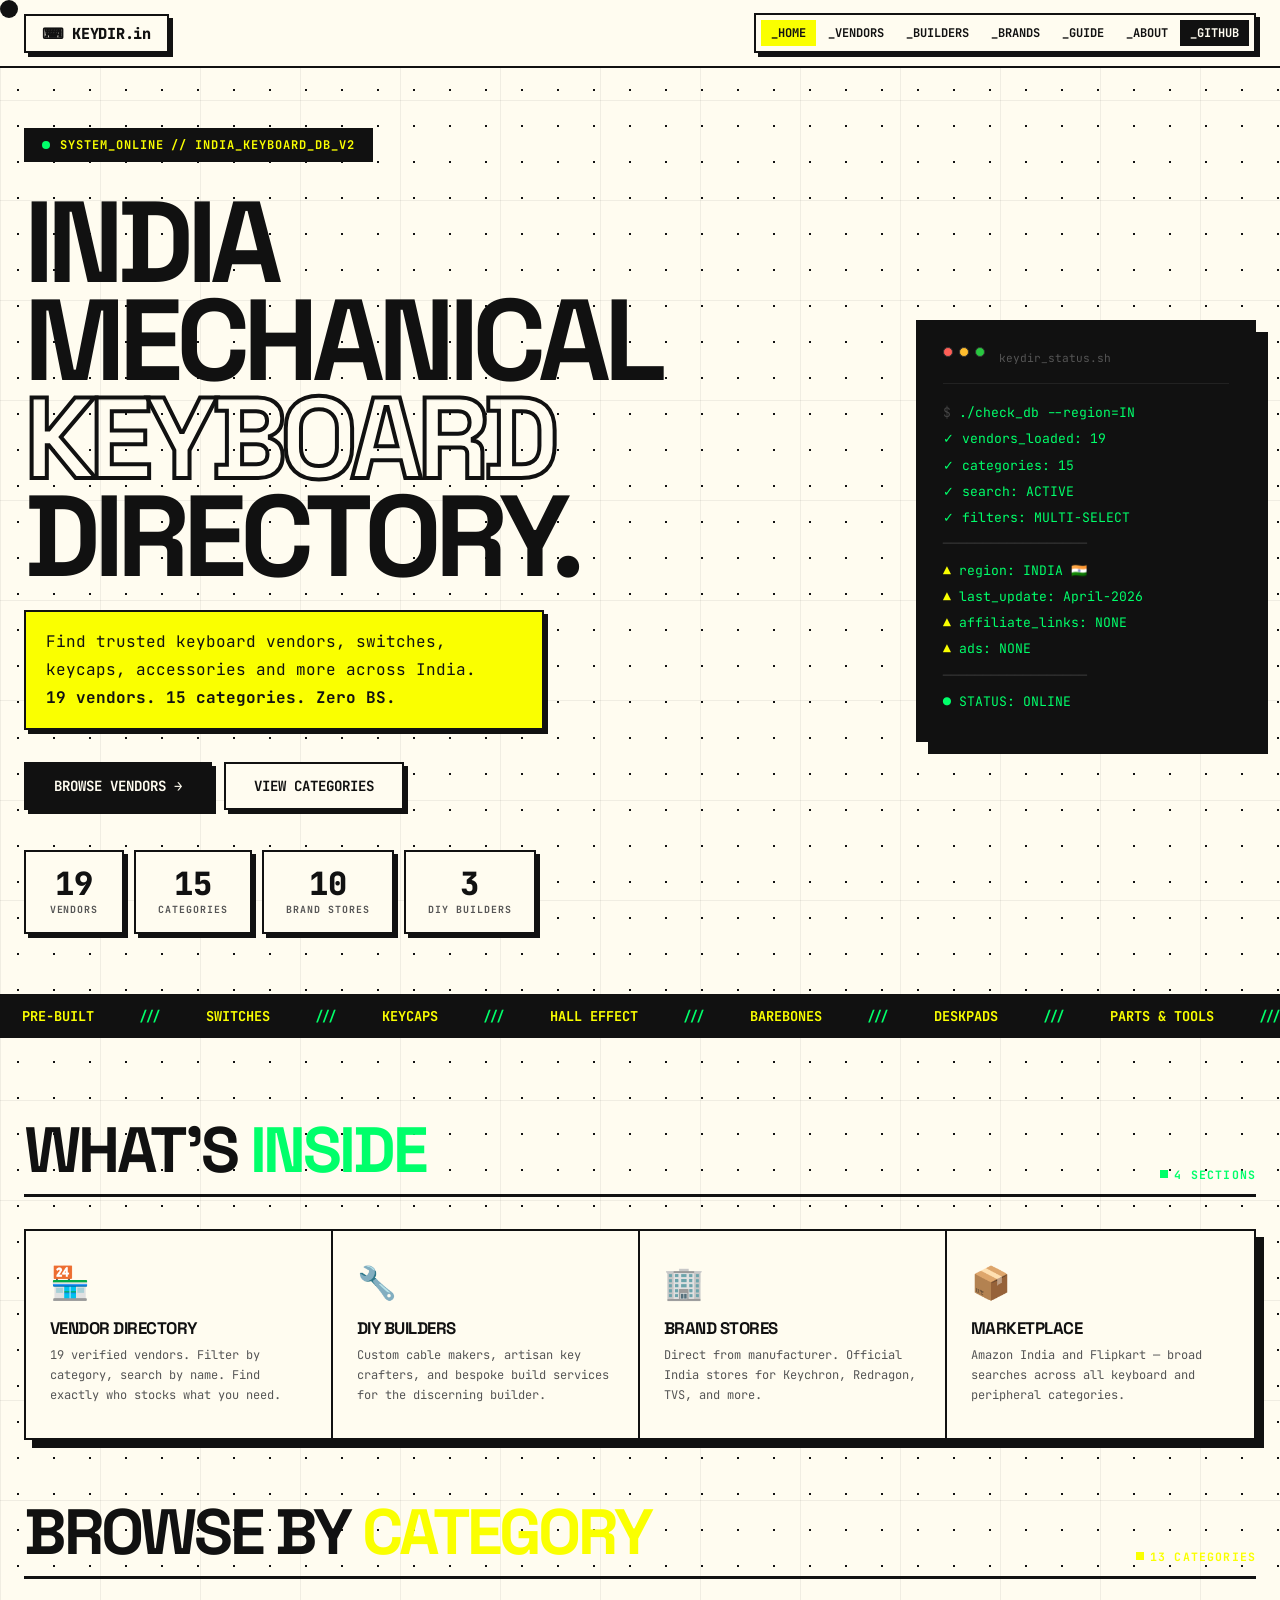
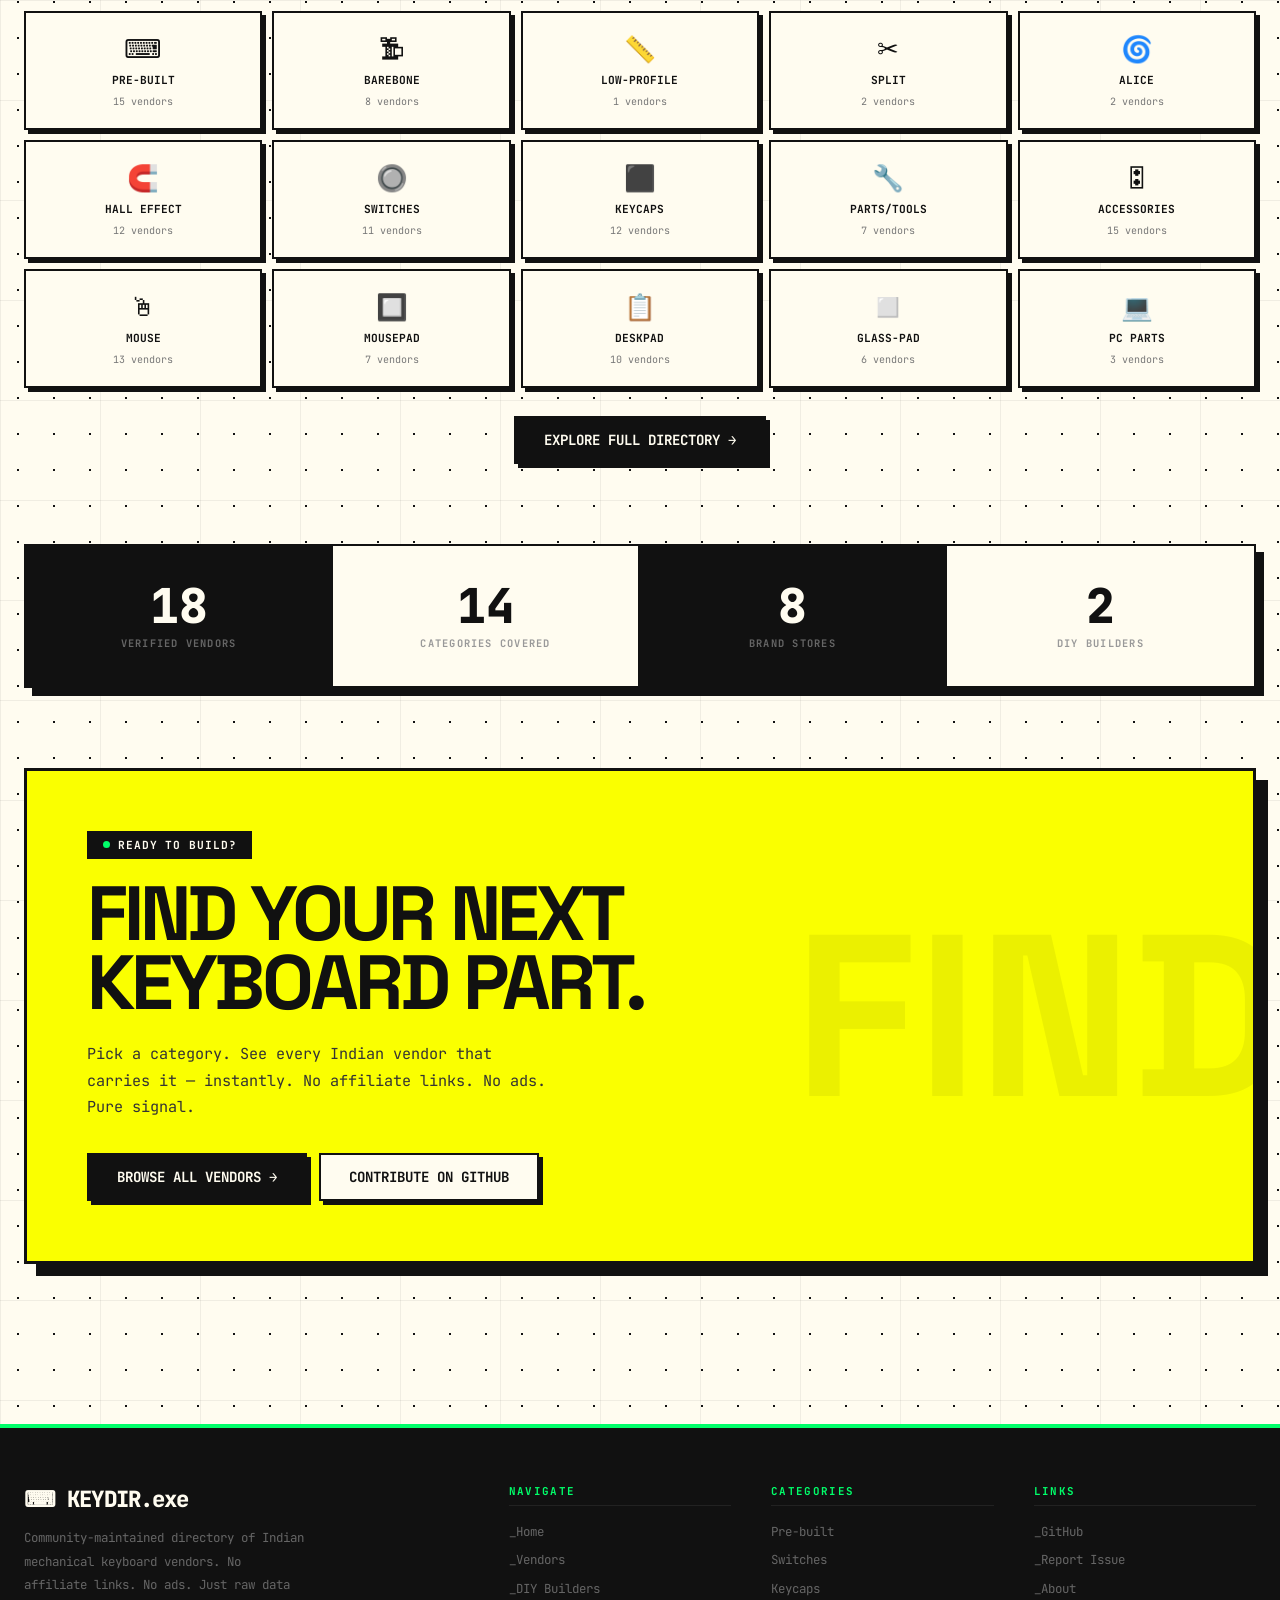
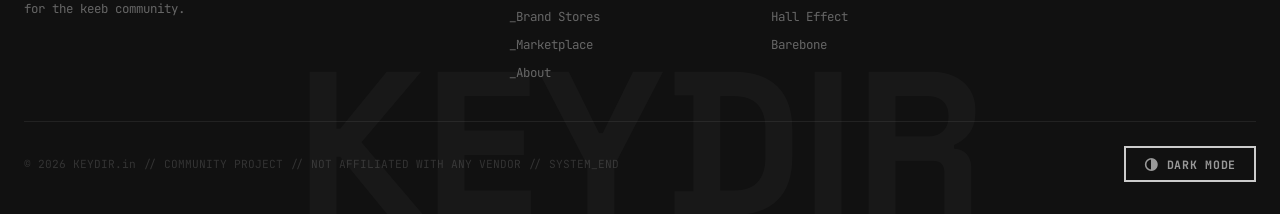
==== index.html @ dff0c6da "LINK FIXED" ====
<!DOCTYPE html>
<html lang="en">
<head>

<meta charset="UTF-8">
<meta name="viewport" content="width=device-width, initial-scale=1.0">

<title>KEYDIR.in — India Mechanical Keyboard Directory</title>

<!-- Primary SEO -->
<meta name="description" content="India’s mechanical keyboard directory. Discover vendors, custom builders, switches, keycaps, accessories, and group buys across India — fast, raw, and community-powered.">
<link rel="canonical" href="https://keydir.in/">

<!-- Favicon (Google Search logo) -->
<link rel="icon" href="/favicon.ico" sizes="any">
<link rel="icon" type="image/png" href="/favicon.png">
<link rel="icon" type="image/png" href="favicon.png">

<!-- Theme color (mobile browser branding) -->
<meta name="theme-color" content="#000000">

<!-- Open Graph (Discord / WhatsApp / Twitter preview) -->
<meta property="og:title" content="KEYDIR.in — India Mechanical Keyboard Directory">
<meta property="og:description" content="Find keyboard vendors, builders, switches, keycaps, accessories, and group buys across India. Fast. Raw. Community-powered.">
<meta property="og:url" content="https://keydir.in/">
<meta property="og:type" content="website">
<meta property="og:image" content="https://keydir.in/favicon.png">

<!-- Twitter preview -->
<meta name="twitter:card" content="summary_large_image">
<meta name="twitter:title" content="KEYDIR.in — India Mechanical Keyboard Directory">
<meta name="twitter:description" content="India’s mechanical keyboard directory for vendors, builders, switches, keycaps, and accessories.">
<meta name="twitter:image" content="https://keydir.in/favicon.png">

<!-- Google logo schema (helps search result branding) -->
<script type="application/ld+json">
{
 "@context": "https://schema.org",
 "@type": "Organization",
 "name": "KEYDIR.in",
 "url": "https://keydir.in",
 "logo": "https://keydir.in/favicon.png"
}
</script>

<link rel="stylesheet" href="style.css">
<script src="theme.js"></script>
<style>
/* ── Home-specific ── */
.hero-wrap{
  min-height:100vh;display:flex;flex-direction:column;
  justify-content:center;padding:var(--nav-h) 24px 0;
  max-width:1380px;margin:0 auto;
}
.hero-grid{display:grid;grid-template-columns:1fr 340px;align-items:center;gap:60px;padding:60px 0}
.hero-eyebrow{
  display:inline-flex;align-items:center;gap:10px;
  background:var(--border);color:var(--yellow);
  font-family:var(--f-m);font-size:.75rem;font-weight:700;
  padding:7px 16px;border:2px solid var(--border);margin-bottom:2rem;
  letter-spacing:.08em;text-transform:uppercase;
  animation:fade-up .6s ease both;
}
.hero-eyebrow .dot{width:8px;height:8px;background:var(--green);border-radius:50%;flex-shrink:0;animation:blink 1s step-end infinite}
@keyframes fade-up{from{opacity:0;transform:translateY(20px)}to{opacity:1;transform:none}}
.hero-title{
  font-family:var(--f-d);
  font-size:clamp(3.5rem,9vw,7.5rem);
  font-weight:800;line-height:.85;letter-spacing:-.06em;
  text-transform:uppercase;margin-bottom:1.5rem;
  animation:fade-up .65s .08s ease both;
}
.hero-title .outline{-webkit-text-stroke:4px var(--text);color:transparent}
.hero-sub{
  font-family:var(--f-m);font-size:1rem;line-height:1.75;
  background:var(--yellow);border:2px solid var(--border);
  padding:16px 20px;box-shadow:var(--sh);
  transform:rotate(.5deg);max-width:520px;
  margin-bottom:2rem;
  animation:fade-up .65s .16s ease both;
}
.hero-actions{display:flex;flex-wrap:wrap;gap:12px;margin-bottom:2.5rem;animation:fade-up .65s .22s ease both}
.hero-stats{display:flex;gap:10px;flex-wrap:wrap;animation:fade-up .65s .28s ease both}
/* Terminal card */
.terminal{
  background:var(--border);border:3px solid var(--border);
  box-shadow:var(--sh-xl);padding:24px;
  font-family:var(--f-m);font-size:.82rem;line-height:2;color:var(--green);
}
.terminal .t-bar{
  display:flex;gap:6px;margin-bottom:16px;padding-bottom:14px;
  border-bottom:1px solid #222;
}
.terminal .t-dot{width:10px;height:10px;border-radius:50%;border:1px solid #333}
.terminal .t-dot:nth-child(1){background:#FF5F57}
.terminal .t-dot:nth-child(2){background:#FFBD2E}
.terminal .t-dot:nth-child(3){background:#28C840}
.terminal .t-line{display:flex;gap:8px}
.terminal .t-prompt{color:#444}
.terminal .t-ok{color:var(--green)}
.terminal .t-dim{color:#333}
.terminal .t-warn{color:var(--yellow)}
/* Feature grid */
.feat-grid{
  display:grid;grid-template-columns:repeat(4,1fr);gap:0;
  border:2px solid var(--border);box-shadow:var(--sh-lg);
  background:var(--surface);
}
.feat-item{
  padding:32px 24px;border-right:2px solid var(--border);
  border-bottom:2px solid var(--border);
  transition:all .12s;cursor:pointer;text-decoration:none;color:inherit;
  display:block;
}
.feat-item:nth-child(4n){border-right:none}
.feat-item:nth-last-child(-n+4){border-bottom:none}
.feat-item:hover{transform:translate(3px,3px);box-shadow:-3px -3px 0 #111 inset}
.feat-icon{font-size:2rem;margin-bottom:14px;display:block}
.feat-name{font-family:var(--f-d);font-size:1.05rem;font-weight:800;text-transform:uppercase;letter-spacing:-.03em;margin-bottom:6px}
.feat-desc{font-family:var(--f-m);font-size:.75rem;color:var(--text-muted);line-height:1.7}
.feat-item:hover .feat-name{text-decoration:underline;text-underline-offset:4px}
/* Category preview */
.cat-preview-grid{display:grid;grid-template-columns:repeat(5,1fr);gap:10px}
.cat-prev-btn{
  background:var(--surface);border:2px solid var(--border);
  padding:20px 12px;box-shadow:var(--sh);
  display:flex;flex-direction:column;align-items:center;gap:8px;
  text-align:center;text-decoration:none;color:var(--border);
  transition:all .12s;
}
.cat-prev-btn:hover{transform:translate(2px,2px);box-shadow:2px 2px 0 #111}
.cat-prev-btn.yellow:hover{background:var(--yellow)}
.cat-prev-btn.green:hover{background:var(--green)}
.cat-prev-btn.blue:hover{background:var(--blue);color:#fff}
.cat-prev-btn.pink:hover{background:var(--pink);color:#fff}
.cat-prev-btn.orange:hover{background:var(--orange);color:#fff}
.cat-prev-btn.cyan:hover{background:var(--cyan)}
.cat-prev-btn.red:hover{background:var(--red);color:#fff}
.cat-prev-btn.purple:hover{background:var(--purple);color:#fff}
.cat-prev-btn.black:hover{background:var(--border);color:#fff}
.cat-prev-btn.teal:hover{background:var(--teal);color:#fff}
.cpb-icon{font-size:1.6rem}
.cpb-lbl{font-family:var(--f-m);font-size:.7rem;font-weight:700;text-transform:uppercase}
.cpb-count{font-family:var(--f-m);font-size:.63rem;color:#777}
/* Stats section */
.stats-row{display:grid;grid-template-columns:repeat(4,1fr);gap:0;border:2px solid var(--border);box-shadow:var(--sh-lg)}
.stat-item{
  padding:36px 24px;border-right:2px solid var(--border);
  background:var(--surface);text-align:center;color:var(--text);
}
.stat-item:last-child{border-right:none}
.stat-item:nth-child(odd){background:var(--dark-card-bg);color:var(--dark-card-text)}
.stat-item:nth-child(odd) .stat-lbl{color:var(--dark-card-muted)}
.stat-big{font-family:var(--f-m);font-size:3rem;font-weight:800;line-height:1;display:block}
.stat-lbl{font-family:var(--f-m);font-size:.65rem;font-weight:700;letter-spacing:.12em;text-transform:uppercase;color:var(--text-dim);margin-top:6px;display:block}
/* CTA section */
.cta-wrap{
  background:var(--cta-bg);border:3px solid var(--border);color:var(--cta-text);
  box-shadow:var(--sh-xl);padding:60px;position:relative;overflow:hidden;
}
.cta-wrap::before{
  content:'FIND';position:absolute;right:-2rem;top:50%;transform:translateY(-50%);
  font-family:var(--f-d);font-size:18vw;font-weight:800;
  color:rgba(0,0,0,.06);line-height:1;pointer-events:none;
}
@media(max-width:1100px){.feat-grid{grid-template-columns:repeat(2,1fr)}.feat-item:nth-child(2n){border-right:none}}
@media(max-width:860px){.hero-grid{grid-template-columns:1fr;gap:32px}.terminal{display:none}.stats-row{grid-template-columns:repeat(2,1fr)}.stat-item:nth-child(2){border-right:none}}
@media(max-width:600px){.cat-preview-grid{grid-template-columns:repeat(2,1fr)}.feat-grid{grid-template-columns:1fr}.feat-item:nth-child(n){border-right:none}.hero-wrap{padding-left:16px;padding-right:16px}.hero-stats{gap:8px}.stat-box{min-width:80px;padding:12px 14px}.cta-wrap{padding:32px 20px}}
</style>
</head>
<body>
<div id="cursor"></div>
<div id="prog"></div>

<nav class="navbar">
  <a href="index.html" class="nav-logo">⌨ KEYDIR.in</a>
  <div class="nav-links">
    <a href="index.html">_Home</a>
    <a href="vendors.html">_Vendors</a>
    <a href="builders.html">_Builders</a>
    <a href="brands.html">_Brands</a>
    <a href="guide.html">_Guide</a>
    <a href="about.html">_About</a>
    <a href="https://github.com/SHADOW269/Keydir.in" target="_blank" style="background:var(--text);color:var(--bg)">_GitHub</a>
  </div>
  <button class="nav-ham" id="ham"><span></span><span></span><span></span></button>
</nav>
<div id="mob-nav">
  <button id="mob-close">[ X ]</button>
  <a href="index.html">_Home</a>
  <a href="vendors.html">_Vendors</a>
  <a href="builders.html">_Builders</a>
  <a href="brands.html">_Brands</a>
  <a href="about.html">_About</a>
</div>

<!-- HERO -->
<div class="hero-wrap">
  <div class="hero-grid">
    <div class="hero-left">
      <div class="hero-eyebrow"><span class="dot"></span> SYSTEM_ONLINE // INDIA_KEYBOARD_DB_v2</div>
      <h1 class="hero-title">
        INDIA<br/>
        MECHANICAL<br/>
        <span class="outline">KEYBOARD</span><br/>
        DIRECTORY.
      </h1>
      <p class="hero-sub">
        Find trusted keyboard vendors, switches, keycaps, accessories and more across India.<br/>
        <b><span data-stat="vendors">19</span> vendors. 15 categories. Zero BS.</b>
      </p>
      <div class="hero-actions">
        <a href="vendors.html" class="btn-primary">Browse Vendors →</a>
        <a href="vendors.html#cats" class="btn-secondary">View Categories</a>
      </div>
      <div class="hero-stats">
        <div class="stat-box"><span class="stat-num" data-count="19">0</span><span class="stat-label">Vendors</span></div>
        <div class="stat-box"><span class="stat-num" data-count="15">0</span><span class="stat-label">Categories</span></div>
        <div class="stat-box"><span class="stat-num" data-count="10">0</span><span class="stat-label">Brand Stores</span></div>
        <div class="stat-box"><span class="stat-num" data-count="3">0</span><span class="stat-label">DIY Builders</span></div>
      </div>
    </div>
    <div class="hero-right">
      <div class="terminal">
        <div class="t-bar">
          <div class="t-dot"></div><div class="t-dot"></div><div class="t-dot"></div>
          <span style="font-size:.7rem;color:var(--text-muted);margin-left:8px">keydir_status.sh</span>
        </div>
        <div class="t-line"><span class="t-prompt">$</span><span>./check_db --region=IN</span></div>
        <div class="t-line"><span class="t-ok">✓</span><span>vendors_loaded: <span data-stat="vendors">19</span></span></div>
        <div class="t-line"><span class="t-ok">✓</span><span>categories: 15</span></div>
        <div class="t-line"><span class="t-ok">✓</span><span>search: ACTIVE</span></div>
        <div class="t-line"><span class="t-ok">✓</span><span>filters: MULTI-SELECT</span></div>
        <div class="t-dim">──────────────────</div>
        <div class="t-line"><span class="t-warn">▲</span><span>region: INDIA 🇮🇳</span></div>
        <div class="t-line"><span class="t-warn">▲</span><span>last_update: April-2026</span></div>
        <div class="t-line"><span class="t-warn">▲</span><span>affiliate_links: NONE</span></div>
        <div class="t-line"><span class="t-warn">▲</span><span>ads: NONE</span></div>
        <div class="t-dim">──────────────────</div>
        <div class="t-line"><span class="t-ok">●</span><span>STATUS: ONLINE</span></div>
      </div>
    </div>
  </div>
</div>

<!-- MARQUEE -->
<div class="marquee-strip">
  <div class="marquee-track">
    <span>PRE-BUILT</span><span class="sep">///</span><span>SWITCHES</span><span class="sep">///</span><span>KEYCAPS</span><span class="sep">///</span><span>HALL EFFECT</span><span class="sep">///</span><span>BAREBONES</span><span class="sep">///</span><span>DESKPADS</span><span class="sep">///</span><span>PARTS &amp; TOOLS</span><span class="sep">///</span><span>MOUSE</span><span class="sep">///</span><span>ACCESSORIES</span><span class="sep">///</span><span>PC PARTS</span><span class="sep">///</span>
    <span>PRE-BUILT</span><span class="sep">///</span><span>SWITCHES</span><span class="sep">///</span><span>KEYCAPS</span><span class="sep">///</span><span>HALL EFFECT</span><span class="sep">///</span><span>BAREBONES</span><span class="sep">///</span><span>DESKPADS</span><span class="sep">///</span><span>PARTS &amp; TOOLS</span><span class="sep">///</span><span>MOUSE</span><span class="sep">///</span><span>ACCESSORIES</span><span class="sep">///</span><span>PC PARTS</span><span class="sep">///</span>
  </div>
</div>

<!-- WHAT'S INSIDE -->
<div class="page-body">
  <section style="padding:80px 0 60px">
    <div class="sec-head reveal">
      <h2>WHAT'S <em style="color:var(--green)">INSIDE</em></h2>
      <div class="sec-tag" style="color:var(--green)">4 SECTIONS</div>
    </div>
    <div class="feat-grid reveal" style="transition-delay:.08s">
      <a href="vendors.html" class="feat-item" style="background:var(--surface)">
        <span class="feat-icon">🏪</span>
        <div class="feat-name">Vendor Directory</div>
        <div class="feat-desc"><span data-stat="vendors">19</span> verified vendors. Filter by category, search by name. Find exactly who stocks what you need.</div>
      </a>
      <a href="builders.html" class="feat-item" style="background:var(--surface)">
        <span class="feat-icon">🔧</span>
        <div class="feat-name">DIY Builders</div>
        <div class="feat-desc">Custom cable makers, artisan key crafters, and bespoke build services for the discerning builder.</div>
      </a>
      <a href="brands.html" class="feat-item" style="background:var(--surface)">
        <span class="feat-icon">🏢</span>
        <div class="feat-name">Brand Stores</div>
        <div class="feat-desc">Direct from manufacturer. Official India stores for Keychron, Redragon, TVS, and more.</div>
      </a>
      <a href="marketplace.html" class="feat-item" style="background:var(--surface)">
        <span class="feat-icon">📦</span>
        <div class="feat-name">Marketplace</div>
        <div class="feat-desc">Amazon India and Flipkart — broad searches across all keyboard and peripheral categories.</div>
      </a>
    </div>
  </section>

  <!-- CATEGORY PREVIEW -->
  <section style="padding:0 0 80px">
    <div class="sec-head reveal">
      <h2>BROWSE BY <em style="color:var(--yellow)">CATEGORY</em></h2>
      <div class="sec-tag" style="color:var(--yellow)">13 CATEGORIES</div>
    </div>
    <div class="cat-preview-grid reveal" style="transition-delay:.08s" id="catPreview"></div>
    <div style="margin-top:20px;text-align:center">
      <a href="vendors.html" class="btn-primary" style="margin-top:8px">Explore Full Directory →</a>
    </div>
  </section>

  <!-- STATS STRIP -->
  <section style="padding:0 0 80px">
    <div class="stats-row reveal">
      <div class="stat-item">
        <span class="stat-big" data-count="19">0</span>
        <span class="stat-lbl">Verified Vendors</span>
      </div>
      <div class="stat-item">
        <span class="stat-big" data-count="15">0</span>
        <span class="stat-lbl">Categories Covered</span>
      </div>
      <div class="stat-item">
        <span class="stat-big" data-count="9">0</span>
        <span class="stat-lbl">Brand Stores</span>
      </div>
      <div class="stat-item">
        <span class="stat-big" data-count="3">0</span>
        <span class="stat-lbl">DIY Builders</span>
      </div>
    </div>
  </section>

  <!-- CTA -->
  <section style="padding:0 0 80px">
    <div class="cta-wrap reveal">
      <div class="section-tag-label"><span class="dot"></span> READY TO BUILD?</div>
      <h2 style="font-family:var(--f-d);font-size:clamp(2.5rem,6vw,5rem);font-weight:800;text-transform:uppercase;letter-spacing:-.05em;line-height:.9;margin-bottom:1.5rem">
        Find Your Next<br/>Keyboard Part.
      </h2>
      <p style="font-family:var(--f-m);font-size:.95rem;max-width:460px;margin-bottom:2rem;line-height:1.75;color:var(--cta-text-muted)">
        Pick a category. See every Indian vendor that carries it — instantly. No affiliate links. No ads. Pure signal.
      </p>
      <div style="display:flex;gap:12px;flex-wrap:wrap">
        <a href="vendors.html" class="btn-primary">Browse All Vendors →</a>
        <a href="https://github.com/SHADOW269/Keydir.in" target="_blank" class="btn-secondary">Contribute on GitHub</a>
      </div>
    </div>
  </section>
</div>

<!-- FOOTER -->
<footer>
  <div class="footer-inner">
    <div>
      <div class="f-logo">⌨ KEYDIR.exe</div>
      <div class="f-desc">Community-maintained directory of Indian mechanical keyboard vendors. No affiliate links. No ads. Just raw data for the keeb community.</div>
    </div>
    <div class="f-col">
      <h4>Navigate</h4>
      <ul>
        <li><a href="index.html">_Home</a></li>
        <li><a href="vendors.html">_Vendors</a></li>
        <li><a href="builders.html">_DIY Builders</a></li>
        <li><a href="brands.html">_Brand Stores</a></li>
        <li><a href="marketplace.html">_Marketplace</a></li>
        <li><a href="about.html">_About</a></li>
      </ul>
    </div>
    <div class="f-col">
      <h4>Categories</h4>
      <ul>
        <li><a href="vendors.html">Pre-built</a></li>
        <li><a href="vendors.html">Switches</a></li>
        <li><a href="vendors.html">Keycaps</a></li>
        <li><a href="vendors.html">Hall Effect</a></li>
        <li><a href="vendors.html">Barebone</a></li>
      </ul>
    </div>
    <div class="f-col">
      <h4>Links</h4>
      <ul>
        <li><a href="https://github.com/SHADOW269/Keydir.in" target="_blank">_GitHub</a></li>
        <li><a href="https://github.com/SHADOW269/Keydir.in/issues" target="_blank">_Report Issue</a></li>
        <li><a href="about.html">_About</a></li>
      </ul>
    </div>
  </div>
  <div class="f-bottom">
    <div class="f-copy">© 2026 KEYDIR.in // COMMUNITY PROJECT // NOT AFFILIATED WITH ANY VENDOR // SYSTEM_END</div>
    <button class="theme-toggle" onclick="toggleTheme()">
      <span class="tt-icon">◑</span>
      <span class="tt-label">DARK MODE</span>
    </button>
  </div>
  <div class="f-watermark">KEYDIR</div>
</footer>

<script src="shared.js"></script>
<script>
document.addEventListener("DOMContentLoaded", () => {
  const grid = document.getElementById("catPreview");
  if (!grid) return;
  CAT_META.forEach(cat => {
    const n = VENDORS.filter(v => v.cats.includes(cat.id)).length;
    const a = document.createElement("a");
    a.href = "vendors.html";
    a.className = `cat-prev-btn ${cat.col}`;
    a.innerHTML = `<span class="cpb-icon">${cat.icon}</span><span class="cpb-lbl">${cat.label}</span><span class="cpb-count">${n} vendors</span>`;
    grid.appendChild(a);
  });
});
</script>
</body>
</html>
---- style.css ----
/* ════════════════════════════════════════
   KEYDIR — NeoBrutalist Design System v2
   ════════════════════════════════════════ */
@import url('https://fonts.googleapis.com/css2?family=JetBrains+Mono:wght@400;700;800&family=Space+Grotesk:wght@400;700;800&display=swap');

*,*::before,*::after{box-sizing:border-box;margin:0;padding:0}

/* ══════════════════════════════════════════
   LIGHT THEME (default)
══════════════════════════════════════════ */
:root {
  /* Brand palette — never changes */
  --yellow:#FAFF00;
  --green:#00FF6A;
  --blue:#3B82F6;
  --pink:#FF3FA4;
  --orange:#FF6B00;
  --red:#FF2A2A;
  --purple:#A855F7;
  --cyan:#00E5FF;
  --teal:#00B4A0;

  /* Font stacks */
  --f-d:'Space Grotesk',sans-serif;
  --f-m:'JetBrains Mono',monospace;
  --nav-h:68px;

  /* ── Light semantic tokens ── */
  --bg:#FFFCF0;
  --bg-alt:#F5F2E4;
  --surface:#FFFCF0;
  --surface-raised:#FFFFFF;
  --border:#111111;
  --border-subtle:#CCCCCC;
  --text:#111111;
  --text-inv:#FFFCF0;
  --text-muted:#555555;
  --text-dim:#999999;
  --shadow:#111111;
  --sh:4px 4px 0 var(--shadow);
  --sh-lg:8px 8px 0 var(--shadow);
  --sh-xl:12px 12px 0 var(--shadow);
  --dot-bg:#111111;
  --grid-line:rgba(0,0,0,.06);
  --marquee-bg:#111111;
  --marquee-text:#FAFF00;
  --dark-card-bg:#111111;
  --dark-card-text:#FFFCF0;
  --dark-card-muted:#666666;
  --dark-card-border:#222222;
  --cta-bg:#FAFF00;
  --cta-text:#111111;
  --cta-text-muted:#333333;
  --warn-bg:#fff0f0;
  --warn-border:#FF2A2A;
  --warn-text:#FF2A2A;
  --tip-bg:#FAFF00;
  --tip-text:#333333;
  --input-bg:#FFFCF0;
  --input-focus:#FAFF00;
  --skeleton-a:#f0f0f0;
  --skeleton-b:#e0e0e0;
}

/* ══════════════════════════════════════════
   DARK THEME
══════════════════════════════════════════ */
[data-theme="dark"] {
  --bg:#181818;
  --bg-alt:#202020;
  --surface:#222222;
  --surface-raised:#2A2A2A;
  --border:#484848;
  --border-subtle:#333333;
  --text:#F0EDD8;
  --text-inv:#181818;
  --text-muted:#A8A490;
  --text-dim:#666666;
  --shadow:#000000;
  --sh:4px 4px 0 var(--shadow);
  --sh-lg:8px 8px 0 var(--shadow);
  --sh-xl:12px 12px 0 var(--shadow);
  --dot-bg:#333333;
  --grid-line:rgba(255,255,255,.025);
  --marquee-bg:#0D0D0D;
  --marquee-text:#FAFF00;
  --dark-card-bg:#0D0D0D;
  --dark-card-text:#F0EDD8;
  --dark-card-muted:#555555;
  --dark-card-border:#2A2A2A;
  --cta-bg:#252500;
  --cta-text:#FAFF00;
  --cta-text-muted:#A8A490;
  --warn-bg:#2A0000;
  --warn-border:#FF2A2A;
  --warn-text:#FF6666;
  --tip-bg:#2A2800;
  --tip-text:#A8A490;
  --input-bg:#252525;
  --input-focus:#1E1B00;
  --skeleton-a:#2A2A2A;
  --skeleton-b:#333333;
}

/* ══════════════════════════════════════════
   BASE
══════════════════════════════════════════ */
html{scroll-behavior:smooth}

body{
  font-family:var(--f-d);
  background-color:var(--bg);
  background-image:
    radial-gradient(var(--dot-bg) 1.2px,transparent 1.2px),
    linear-gradient(to right,var(--grid-line) 1px,transparent 1px),
    linear-gradient(to bottom,var(--grid-line) 1px,transparent 1px);
  background-size:36px 36px,100px 100px,100px 100px;
  color:var(--text);
  min-height:100vh;
  overflow-x:hidden;
  transition:background-color .25s,color .25s;
}
@media(pointer:fine){
  *, *::before, *::after { cursor: none !important; }
}


/* ── Custom cursor ── */
#cursor{
  pointer-events:none;position:fixed;z-index:9999;
  width:18px;height:18px;background:var(--text);border-radius:50%;
  transition:width .15s,height .15s,border-radius .15s,background .15s;
}
#cursor.big{
  width:54px;height:54px;background:var(--yellow);
  border-radius:0;border:2px solid var(--border);
}

/* ── Progress bar ── */
#prog{
  position:fixed;top:0;left:0;height:3px;
  background:var(--yellow);border-bottom:1.5px solid var(--border);
  z-index:200;width:0%;transition:width .08s;
}

/* ══════════════════════════════════════════
   NAVBAR
══════════════════════════════════════════ */
.navbar{
  position:fixed;top:0;left:0;right:0;z-index:100;
  height:var(--nav-h);padding:0 24px;
  background:var(--bg);
  border-bottom:2px solid var(--border);
  display:flex;align-items:center;justify-content:space-between;
  gap:12px;
  transition:background .25s,border-color .25s;
}
.nav-logo{
  font-family:var(--f-m);font-weight:800;font-size:.95rem;letter-spacing:-.02em;
  color:var(--text);text-decoration:none;
  background:var(--surface);border:2px solid var(--border);
  padding:7px 16px;box-shadow:var(--sh);
  transition:all .12s;display:flex;align-items:center;gap:8px;white-space:nowrap;flex-shrink:0;
}
.nav-logo:hover{background:var(--yellow);color:#111;transform:translate(2px,2px);box-shadow:2px 2px 0 var(--shadow)}
.nav-links{
  display:flex;gap:2px;
  background:var(--surface);border:2px solid var(--border);
  padding:5px;box-shadow:var(--sh);
  overflow-x:auto;flex-shrink:1;
}
.nav-links a{
  font-family:var(--f-m);font-size:.75rem;font-weight:700;
  color:var(--text);text-decoration:none;padding:5px 10px;
  transition:all .1s;text-transform:uppercase;white-space:nowrap;
}
.nav-links a:hover{background:var(--text);color:var(--bg)}
.nav-links a.active{background:var(--yellow);color:#111}
.nav-ham{
  display:none;background:var(--surface);border:2px solid var(--border);
  padding:8px 10px;box-shadow:var(--sh);cursor:pointer;
  flex-direction:column;gap:4px;flex-shrink:0;
}
.nav-ham span{display:block;width:20px;height:2px;background:var(--text);transition:all .25s}
.nav-ham.open span:nth-child(1){transform:translateY(6px) rotate(45deg)}
.nav-ham.open span:nth-child(2){opacity:0}
.nav-ham.open span:nth-child(3){transform:translateY(-6px) rotate(-45deg)}

/* ── Mobile menu ── */
#mob-nav{
  display:none;position:fixed;inset:0;z-index:90;
  background:var(--yellow);
  flex-direction:column;align-items:center;justify-content:center;gap:2rem;
}
#mob-nav.open{display:flex;animation:slide-in .3s ease}
@keyframes slide-in{from{transform:translateY(-100%);opacity:0}to{transform:none;opacity:1}}
#mob-nav a{
  font-family:var(--f-m);font-size:clamp(1.4rem,5vw,2rem);font-weight:800;
  color:#111;text-decoration:none;
  border-bottom:3px solid #111;padding-bottom:4px;
  transition:all .15s;
}
#mob-nav a:hover{padding-left:12px}
#mob-close{
  position:absolute;top:16px;right:20px;
  background:#111;color:var(--yellow);
  border:2px solid #111;padding:7px 16px;
  font-family:var(--f-m);font-weight:800;font-size:.85rem;cursor:pointer;
}

/* ══════════════════════════════════════════
   MARQUEE
══════════════════════════════════════════ */
.marquee-strip{
  background:var(--marquee-bg);
  border-top:3px solid var(--border);border-bottom:3px solid var(--border);
  padding:10px 0;overflow:hidden;position:relative;z-index:2;
}
.marquee-track{display:flex;animation:march 28s linear infinite;width:max-content}
.marquee-track span{
  font-family:var(--f-m);font-size:.85rem;font-weight:700;
  color:var(--marquee-text);white-space:nowrap;padding:0 22px;
}
.marquee-track span.sep{color:var(--green)}
.marquee-strip:hover .marquee-track{animation-play-state:paused}
@keyframes march{0%{transform:translateX(0)}100%{transform:translateX(-50%)}}

/* ══════════════════════════════════════════
   LAYOUT
══════════════════════════════════════════ */
.page-body{max-width:1380px;margin:0 auto;padding:0 24px 80px}

.sec-head{
  display:flex;align-items:flex-end;justify-content:space-between;
  border-bottom:3px solid var(--border);padding-bottom:12px;margin-bottom:2rem;
  flex-wrap:wrap;gap:12px;
}
.sec-head h2{
  font-family:var(--f-d);font-size:clamp(2rem,5vw,4rem);
  font-weight:800;text-transform:uppercase;letter-spacing:-.05em;line-height:1;
}
.sec-head h2 em{font-style:normal}
.sec-tag{
  font-family:var(--f-m);font-size:.72rem;font-weight:700;
  letter-spacing:.1em;display:flex;align-items:center;gap:6px;
}
.sec-tag::before{
  content:'';display:block;width:8px;height:8px;
  background:currentColor;animation:blink 1.2s step-end infinite;
}
@keyframes blink{50%{opacity:0}}

.section-tag-label{
  display:inline-flex;align-items:center;gap:8px;
  background:var(--text);color:var(--bg);
  font-family:var(--f-m);font-size:.7rem;font-weight:700;
  padding:5px 14px;border:2px solid var(--border);margin-bottom:1.25rem;
  letter-spacing:.08em;text-transform:uppercase;
}
.section-tag-label .dot{
  width:7px;height:7px;background:var(--green);
  display:inline-block;border-radius:50%;animation:blink 1s step-end infinite;
}
@keyframes fade-up{from{opacity:0;transform:translateY(20px)}to{opacity:1;transform:none}}

/* ══════════════════════════════════════════
   BUTTONS
══════════════════════════════════════════ */
.btn-primary{
  display:inline-flex;align-items:center;gap:8px;
  padding:13px 28px;border:2px solid var(--border);
  background:var(--text);color:var(--bg);
  font-family:var(--f-m);font-size:.88rem;font-weight:700;
  text-decoration:none;text-transform:uppercase;
  box-shadow:var(--sh);transition:all .12s;cursor:pointer;
}
.btn-primary:hover{background:var(--yellow);color:#111;transform:translate(2px,2px);box-shadow:2px 2px 0 var(--shadow)}
.btn-secondary{
  display:inline-flex;align-items:center;gap:8px;
  padding:13px 28px;border:2px solid var(--border);
  background:var(--surface);color:var(--text);
  font-family:var(--f-m);font-size:.88rem;font-weight:700;
  text-decoration:none;text-transform:uppercase;
  box-shadow:var(--sh);transition:all .12s;cursor:pointer;
}
.btn-secondary:hover{background:var(--green);color:#111;transform:translate(2px,2px);box-shadow:2px 2px 0 var(--shadow)}
.btn-visit{
  display:inline-flex;align-items:center;gap:5px;
  padding:8px 16px;border:2px solid var(--border);
  background:var(--text);color:var(--bg);
  font-family:var(--f-m);font-size:.75rem;font-weight:700;
  text-decoration:none;text-transform:uppercase;
  box-shadow:3px 3px 0 var(--shadow);transition:all .12s;white-space:nowrap;
}
.btn-visit:hover{background:var(--yellow);color:#111;box-shadow:1px 1px 0 var(--shadow);transform:translate(2px,2px)}
.btn-visit svg{width:10px;height:10px;flex-shrink:0}

/* ══════════════════════════════════════════
   CARDS
══════════════════════════════════════════ */
.neo-card{
  background:var(--surface);border:2px solid var(--border);
  box-shadow:var(--sh);transition:transform .12s,box-shadow .12s,background .25s;
}
.neo-card:hover{transform:translate(3px,3px);box-shadow:1px 1px 0 var(--shadow)}
.neo-card-dark{
  background:var(--dark-card-bg);border:2px solid var(--border);
  box-shadow:var(--sh);color:var(--dark-card-text);
}

/* ══════════════════════════════════════════
   BADGES
══════════════════════════════════════════ */
.badge{
  display:inline-block;font-family:var(--f-m);font-size:.65rem;font-weight:700;
  padding:3px 9px;border:2px solid var(--border);
  text-transform:uppercase;letter-spacing:.04em;
}
.b-yellow{background:var(--yellow);color:#111}
.b-green{background:var(--green);color:#111}
.b-blue{background:var(--blue);color:#fff}
.b-pink{background:var(--pink);color:#fff}
.b-orange{background:var(--orange);color:#fff}
.b-cyan{background:var(--cyan);color:#111}
.b-red{background:var(--red);color:#fff}
.b-purple{background:var(--purple);color:#fff}
.b-black{background:var(--text);color:var(--bg)}
.b-teal{background:var(--teal);color:#fff}
.b-gray{background:#888;color:#fff}
.b-white{background:var(--bg-alt);color:var(--text)}

/* ══════════════════════════════════════════
   REVEAL ANIMATIONS
══════════════════════════════════════════ */
.reveal{opacity:0;transform:translateY(28px);transition:opacity .55s,transform .55s}
.reveal.in{opacity:1;transform:none}

/* ══════════════════════════════════════════
   THEME TOGGLE BUTTON
══════════════════════════════════════════ */
.theme-toggle{
  display:inline-flex;align-items:center;gap:8px;
  padding:8px 18px;background:transparent;
  border:2px solid var(--border-subtle);
  color:var(--text-dim);cursor:pointer;
  font-family:var(--f-m);font-size:.72rem;font-weight:700;
  text-transform:uppercase;letter-spacing:.06em;
  transition:all .15s;
}
.theme-toggle:hover{border-color:var(--yellow);color:var(--yellow);background:rgba(250,255,0,.08)}
.theme-toggle .tt-icon{font-size:1rem;line-height:1;flex-shrink:0}
.theme-toggle .tt-label{display:none}
@media(min-width:480px){.theme-toggle .tt-label{display:inline}}

/* ══════════════════════════════════════════
   FOOTER
══════════════════════════════════════════ */
footer{
  background:var(--dark-card-bg);color:var(--dark-card-text);
  border-top:4px solid var(--green);
  padding:3.5rem 24px 2rem;position:relative;overflow:hidden;
  transition:background .25s;
}
.footer-inner{
  max-width:1380px;margin:0 auto;
  display:grid;grid-template-columns:2fr 1fr 1fr 1fr;gap:2.5rem;
  margin-bottom:2rem;
}
.f-logo{font-family:var(--f-m);font-size:1.4rem;font-weight:800;margin-bottom:.75rem;letter-spacing:-.04em}
.f-desc{font-family:var(--f-m);font-size:.78rem;color:var(--dark-card-muted);line-height:1.9;max-width:280px}
.f-col h4{
  font-family:var(--f-m);font-size:.68rem;font-weight:700;
  letter-spacing:.12em;text-transform:uppercase;
  color:var(--green);margin-bottom:.9rem;
  border-bottom:1px solid var(--dark-card-border);padding-bottom:7px;
}
.f-col ul{list-style:none}
.f-col li{margin-bottom:.45rem}
.f-col a{font-family:var(--f-m);font-size:.78rem;color:var(--dark-card-muted);text-decoration:none;transition:color .15s}
.f-col a:hover{color:var(--green)}
.f-bottom{
  max-width:1380px;margin:0 auto;
  padding-top:1.5rem;border-top:1px solid var(--dark-card-border);
  display:flex;align-items:center;justify-content:space-between;
  flex-wrap:wrap;gap:12px;
}
.f-copy{font-family:var(--f-m);font-size:.7rem;color:#333}
[data-theme="dark"] .f-copy{color:#444}
.f-watermark{
  position:absolute;bottom:-2rem;left:0;right:0;text-align:center;
  font-family:var(--f-d);font-size:16vw;font-weight:800;
  color:rgba(255,255,255,.03);line-height:1;pointer-events:none;user-select:none;
}

/* ══════════════════════════════════════════
   SHARED HERO
══════════════════════════════════════════ */
.page-hero{padding:calc(var(--nav-h) + 60px) 24px 60px;max-width:1380px;margin:0 auto}
.page-hero-title{
  font-family:var(--f-d);font-size:clamp(3rem,8vw,6.5rem);
  font-weight:800;line-height:.88;letter-spacing:-.06em;
  text-transform:uppercase;margin-bottom:1.25rem;
}
.page-hero-title .outline{-webkit-text-stroke:3px var(--border);color:transparent}
.page-hero-sub{
  font-family:var(--f-m);font-size:.95rem;line-height:1.75;
  max-width:500px;background:var(--yellow);border:2px solid var(--border);
  padding:14px 18px;box-shadow:var(--sh);transform:rotate(.4deg);
  display:inline-block;margin-bottom:2rem;color:#111;
}

/* ── Stat box ── */
.stat-box{
  background:var(--surface);border:2px solid var(--border);
  padding:16px 22px;box-shadow:var(--sh);text-align:center;min-width:100px;
}
.stat-num{font-family:var(--f-m);font-size:2rem;font-weight:800;line-height:1;display:block;color:var(--text)}
.stat-label{font-family:var(--f-m);font-size:.62rem;font-weight:700;letter-spacing:.1em;text-transform:uppercase;color:var(--text-muted);margin-top:3px;display:block}

/* ══════════════════════════════════════════
   DARK MODE — INLINE STYLE OVERRIDES
   These fix hardcoded color values in HTML
══════════════════════════════════════════ */

/* Hero outlines */
[data-theme="dark"] .about-title .outline,
[data-theme="dark"] .br-title .outline,
[data-theme="dark"] .b-title .outline,
[data-theme="dark"] .g-title .outline,
[data-theme="dark"] .v-hero-title .outline,
[data-theme="dark"] .hero-title .outline{
  -webkit-text-stroke:3px var(--text);
  color:transparent;
}

/* Yellow sub boxes always stay yellow with dark text */
[data-theme="dark"] .about-sub,
[data-theme="dark"] .v-hero-sub,
[data-theme="dark"] .br-sub,
[data-theme="dark"] .b-sub,
[data-theme="dark"] .g-sub,
[data-theme="dark"] .hero-sub{color:#111 !important}

/* ── Vendor card (vendors.html) ── */
[data-theme="dark"] .vcard{background:var(--surface);border-color:var(--border);color:var(--text)}

/* ── Cat buttons (vendors.html) ── */
[data-theme="dark"] .cat-btn{background:var(--surface);border-color:var(--border);color:var(--text)}
[data-theme="dark"] .cat-ico{background:rgba(255,255,255,.04);border-color:var(--border)}
[data-theme="dark"] .cat-ct{color:var(--text-dim)}
[data-theme="dark"] .filter-bar{background:var(--dark-card-bg);border-color:#333}

/* ── Search input (vendors.html) ── */
[data-theme="dark"] .search-wrap input{background:var(--input-bg);border-color:var(--border);color:var(--text)}
[data-theme="dark"] .search-wrap input::placeholder{color:var(--text-dim)}
[data-theme="dark"] .search-wrap input:focus{background:var(--input-focus)}

/* ── Terminal (index.html) ── */
[data-theme="dark"] .terminal{background:#0D0D0D;border-color:#333}
[data-theme="dark"] .terminal .t-dim{color:#1a1a1a}

/* ── Feat grid (index.html) ── */
[data-theme="dark"] .feat-grid{background:var(--surface);border-color:var(--border)}
[data-theme="dark"] .feat-item{background:var(--surface) !important;color:var(--text);border-color:var(--border)}
[data-theme="dark"] .feat-item:hover{background:var(--surface-raised) !important}
[data-theme="dark"] .feat-desc{color:var(--text-muted)}
[data-theme="dark"] .feat-item:hover .feat-name{text-decoration:underline}

/* ── Cat preview (index.html) ── */
[data-theme="dark"] .cat-prev-btn{background:var(--surface);border-color:var(--border);color:var(--text)}
[data-theme="dark"] .cpb-count{color:var(--text-dim)}

/* ── Stats row (index.html) ── */
[data-theme="dark"] .stats-row{border-color:var(--border)}
[data-theme="dark"] .stat-item{background:var(--surface);border-color:var(--border);color:var(--text)}
[data-theme="dark"] .stat-item:nth-child(odd){background:var(--dark-card-bg);color:var(--dark-card-text)}
[data-theme="dark"] .stat-item:nth-child(odd) .stat-lbl{color:var(--dark-card-muted)}
[data-theme="dark"] .stat-big{color:inherit}

/* ── CTA wrap (index.html) ── */
[data-theme="dark"] .cta-wrap{
  background:var(--cta-bg) !important;
  border-color:var(--border) !important;
}
[data-theme="dark"] .cta-wrap *{color:var(--cta-text) !important}
[data-theme="dark"] .cta-wrap p{color:var(--cta-text-muted) !important}
[data-theme="dark"] .cta-wrap .btn-primary{background:var(--yellow);color:#111 !important;border-color:#111}
[data-theme="dark"] .cta-wrap .btn-secondary{background:transparent;color:var(--yellow) !important;border-color:var(--yellow)}

/* ── Brand cards (brands.html) ── */
[data-theme="dark"] .brand-card{background:var(--surface);border-color:var(--border)}
[data-theme="dark"] .brand-card-foot{background:rgba(255,255,255,.03);border-color:var(--border)}
[data-theme="dark"] .brand-spec{color:var(--text-muted)}
[data-theme="dark"] .brand-number{color:var(--text-dim)}
[data-theme="dark"] .stat-strip{background:var(--surface);border-color:var(--border)}
[data-theme="dark"] .ss-item{border-color:var(--border)}
[data-theme="dark"] .ss-item:nth-child(even){background:var(--dark-card-bg) !important}
[data-theme="dark"] .ss-num{color:inherit}
[data-theme="dark"] .ss-lbl{color:var(--dark-card-muted)}
[data-theme="dark"] .disclaimer{background:var(--dark-card-bg);border-color:#333}
[data-theme="dark"] .disc-text{color:var(--dark-card-muted)}
[data-theme="dark"] .disc-text strong{color:var(--green)}

/* ── Marketplace cards (brands.html) ── */
[data-theme="dark"] #marketplaceGrid a{border-color:var(--border)}

/* ── Builder cards (builders.html) ── */
[data-theme="dark"] .builder-card{background:var(--surface);border-color:var(--border)}
[data-theme="dark"] .builder-card-bot{background:rgba(255,255,255,.03);border-color:var(--border)}
[data-theme="dark"] .builder-desc{color:var(--text-muted)}
[data-theme="dark"] .info-box{background:var(--dark-card-bg);border-color:#333}
[data-theme="dark"] .info-box p{color:var(--dark-card-muted)}
[data-theme="dark"] .info-box strong{color:var(--green)}
[data-theme="dark"] .info-box a{color:var(--green)}
[data-theme="dark"] .feature-strip{background:var(--surface);border-color:var(--border)}
[data-theme="dark"] .feature-strip-item{border-color:var(--border)}
[data-theme="dark"] .fs-desc{color:var(--text-muted)}
[data-theme="dark"] .fs-title{color:var(--text)}

/* ── Guide (guide.html) ── */
[data-theme="dark"] .toc{background:var(--dark-card-bg);border-color:#333}
[data-theme="dark"] .toc-item{border-color:#222;color:var(--green)}
[data-theme="dark"] .toc-item:hover{background:var(--green);color:#111;border-color:var(--green)}
[data-theme="dark"] .toc-n{color:#444}
[data-theme="dark"] .quickstart{background:var(--dark-card-bg);border-color:#333}
[data-theme="dark"] .qs-title{color:var(--dark-card-text)}
[data-theme="dark"] .qs-sub{color:var(--dark-card-muted)}
[data-theme="dark"] .qs-step{border-color:#333;color:var(--text-muted)}
[data-theme="dark"] .qs-step.qs-highlight{background:var(--yellow);color:#111;border-color:var(--yellow)}
[data-theme="dark"] .qs-step.qs-green{background:var(--green);color:#111;border-color:var(--green)}
[data-theme="dark"] .qs-arrow{color:#444}
[data-theme="dark"] .type-card{background:var(--surface);border-color:var(--border)}
[data-theme="dark"] .type-desc{color:var(--text-muted)}
[data-theme="dark"] .type-name{color:var(--text)}
[data-theme="dark"] .guide-section{border-color:var(--border)}
[data-theme="dark"] .gs-header{background:var(--surface)}
[data-theme="dark"] .gs-header:hover{background:var(--surface-raised)}
[data-theme="dark"] .gs-title{color:var(--text)}
[data-theme="dark"] .gs-num{color:var(--text-dim)}
[data-theme="dark"] .gs-chevron{color:var(--text-dim)}
[data-theme="dark"] .gs-body{background:var(--bg)}
[data-theme="dark"] .gs-desc{color:var(--text-muted)}
[data-theme="dark"] .gs-desc strong{color:var(--text)}
[data-theme="dark"] .gs-desc a{color:var(--text)}
[data-theme="dark"] .step{background:var(--surface);border-color:var(--border);box-shadow:3px 3px 0 var(--shadow)}
[data-theme="dark"] .step-n{background:var(--text);color:var(--bg)}
[data-theme="dark"] .step-text{color:var(--text-muted)}
[data-theme="dark"] .step-text strong{color:var(--text)}
[data-theme="dark"] .pro-tip{background:var(--tip-bg);border-color:var(--border)}
[data-theme="dark"] .pt-text{color:var(--tip-text)}
[data-theme="dark"] .pt-text strong{color:var(--text)}
[data-theme="dark"] .warn-box{background:var(--warn-bg);border-color:var(--warn-border)}
[data-theme="dark"] .wt-text{color:var(--warn-text)}
[data-theme="dark"] .wt-text strong{color:var(--warn-text)}
[data-theme="dark"] .tool-pill{background:var(--surface);border-color:var(--border);color:var(--text)}
[data-theme="dark"] .glos-card{background:var(--surface);border-color:var(--border);box-shadow:3px 3px 0 var(--shadow)}
[data-theme="dark"] .glos-term{color:var(--text)}
[data-theme="dark"] .glos-def{color:var(--text-muted)}
[data-theme="dark"] .practice-card{background:var(--surface);border-color:var(--border);color:var(--text)}
[data-theme="dark"] .practice-card:hover{background:#2A2800;color:var(--yellow)}
[data-theme="dark"] .practice-desc{color:var(--text-muted)}
[data-theme="dark"] .practice-card:hover .practice-desc{color:var(--text-muted)}
[data-theme="dark"] .community-card{border-color:var(--border)}

/* ── About (about.html) ── */
[data-theme="dark"] .repo-card{background:#0D0D0D;border-color:#333}
[data-theme="dark"] .repo-card-desc{color:#555}
[data-theme="dark"] .repo-card-icon{border-color:#333;background:rgba(255,255,255,.04)}
[data-theme="dark"] .contributor-card{background:var(--surface);border-color:var(--border);color:var(--text)}
[data-theme="dark"] .contributor-card:hover{background:#2A2800}
[data-theme="dark"] .contributor-name{color:var(--text)}
[data-theme="dark"] .contributor-commits{color:var(--text-dim)}
[data-theme="dark"] .contrib-skeleton{background:var(--surface);border-color:var(--border)}
[data-theme="dark"] .skel-avatar{
  background:linear-gradient(90deg,#2A2A2A 25%,#333 50%,#2A2A2A 75%);
  background-size:200% 100%;border-color:#333;
}
[data-theme="dark"] .skel-line{
  background:linear-gradient(90deg,#2A2A2A 25%,#333 50%,#2A2A2A 75%);
  background-size:200% 100%;
}
[data-theme="dark"] .info-card{background:#0D0D0D;border-color:#333}
[data-theme="dark"] .info-list li{border-color:#1A1A1A;color:#666}

/* ── Vendors sidebar ── */
[data-theme="dark"] .sidebar-card{background:#0D0D0D;border-color:#333;color:var(--green)}
[data-theme="dark"] .sidebar-card .s-line{color:var(--green)}
[data-theme="dark"] .sidebar-card .s-dim{color:#1a1a1a}
[data-theme="dark"] .sidebar-card .s-warn{color:var(--yellow)}
[data-theme="dark"] .sidebar-card a{color:var(--green)}

/* ══════════════════════════════════════════
   RESPONSIVE
══════════════════════════════════════════ */
@media(max-width:1100px){
  .footer-inner{grid-template-columns:1fr 1fr;gap:2rem}
}
@media(max-width:900px){
  .nav-links{display:none}
  .nav-ham{display:flex}
}
@media(max-width:600px){
  .footer-inner{grid-template-columns:1fr}
  .page-body{padding:0 16px 60px}
  .f-bottom{flex-direction:column;align-items:flex-start;gap:10px}
  .section-tag-label{font-size:.62rem;padding:4px 10px}
}
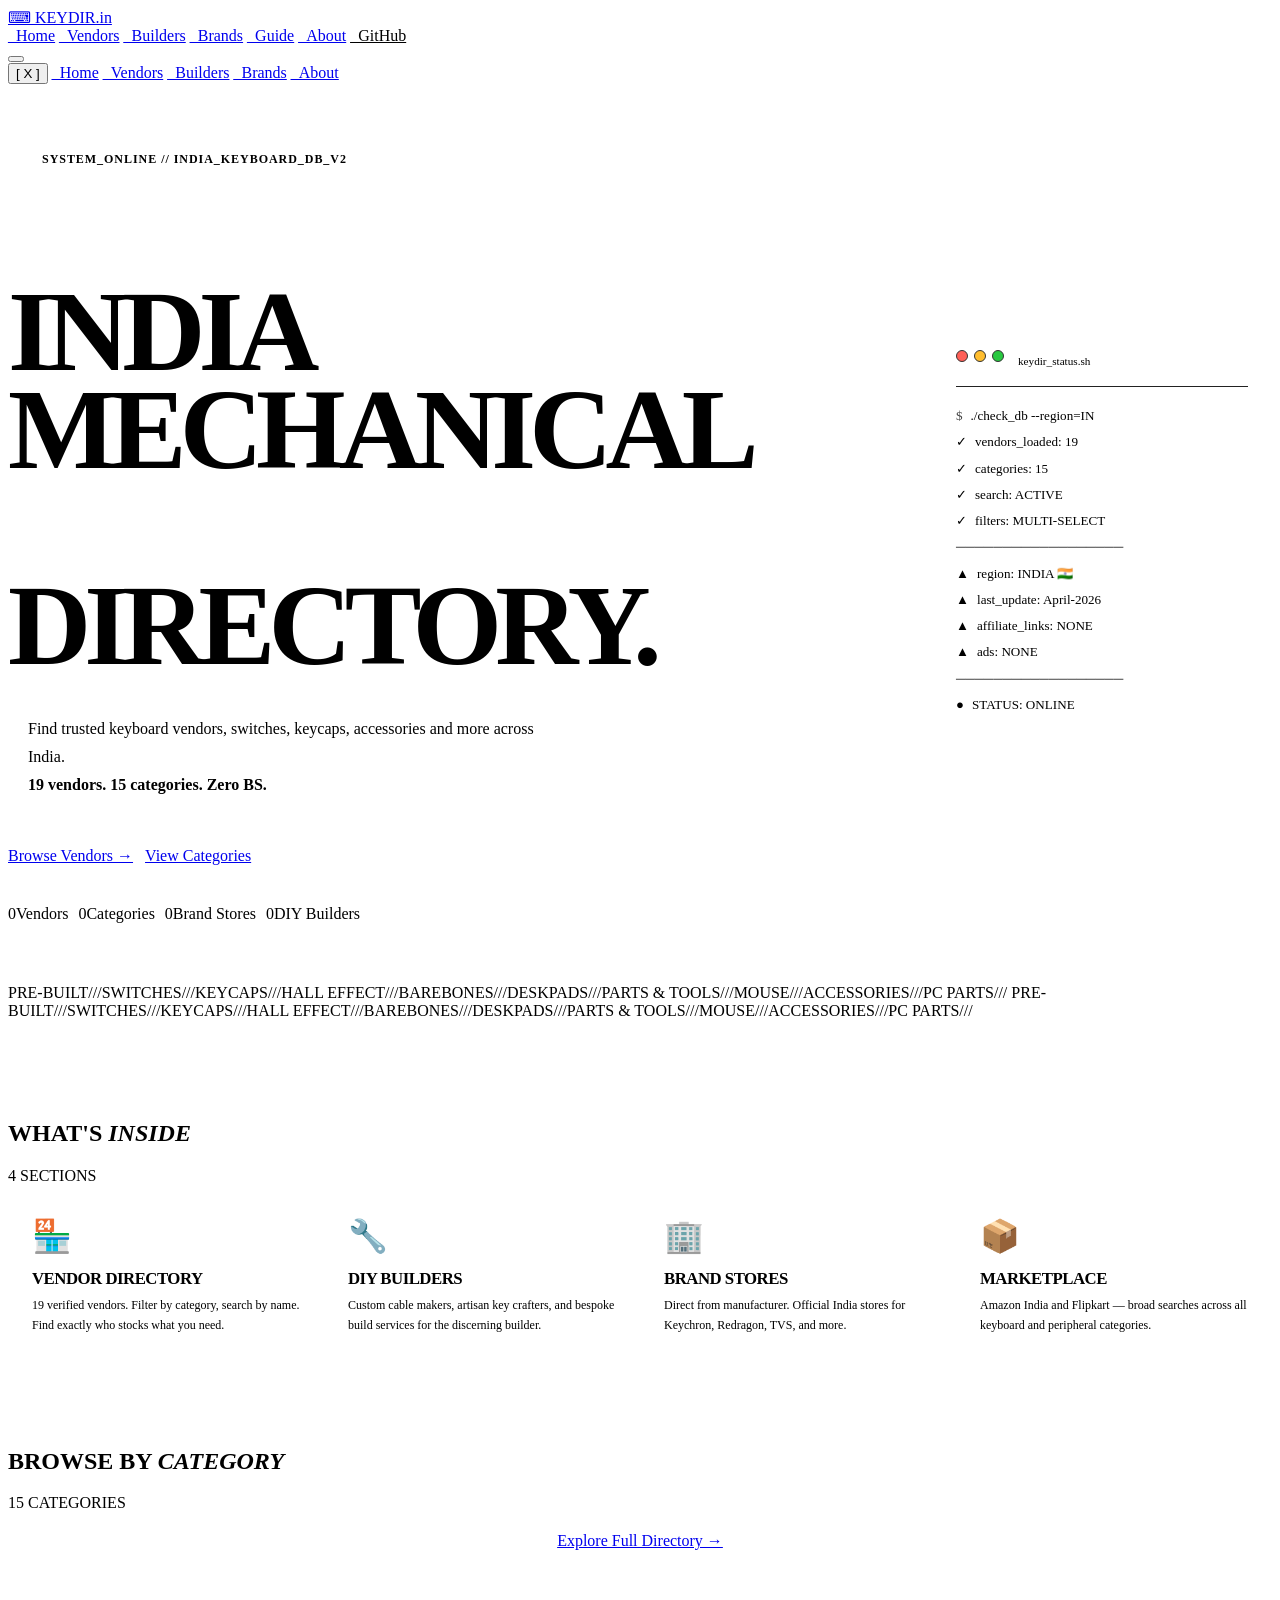
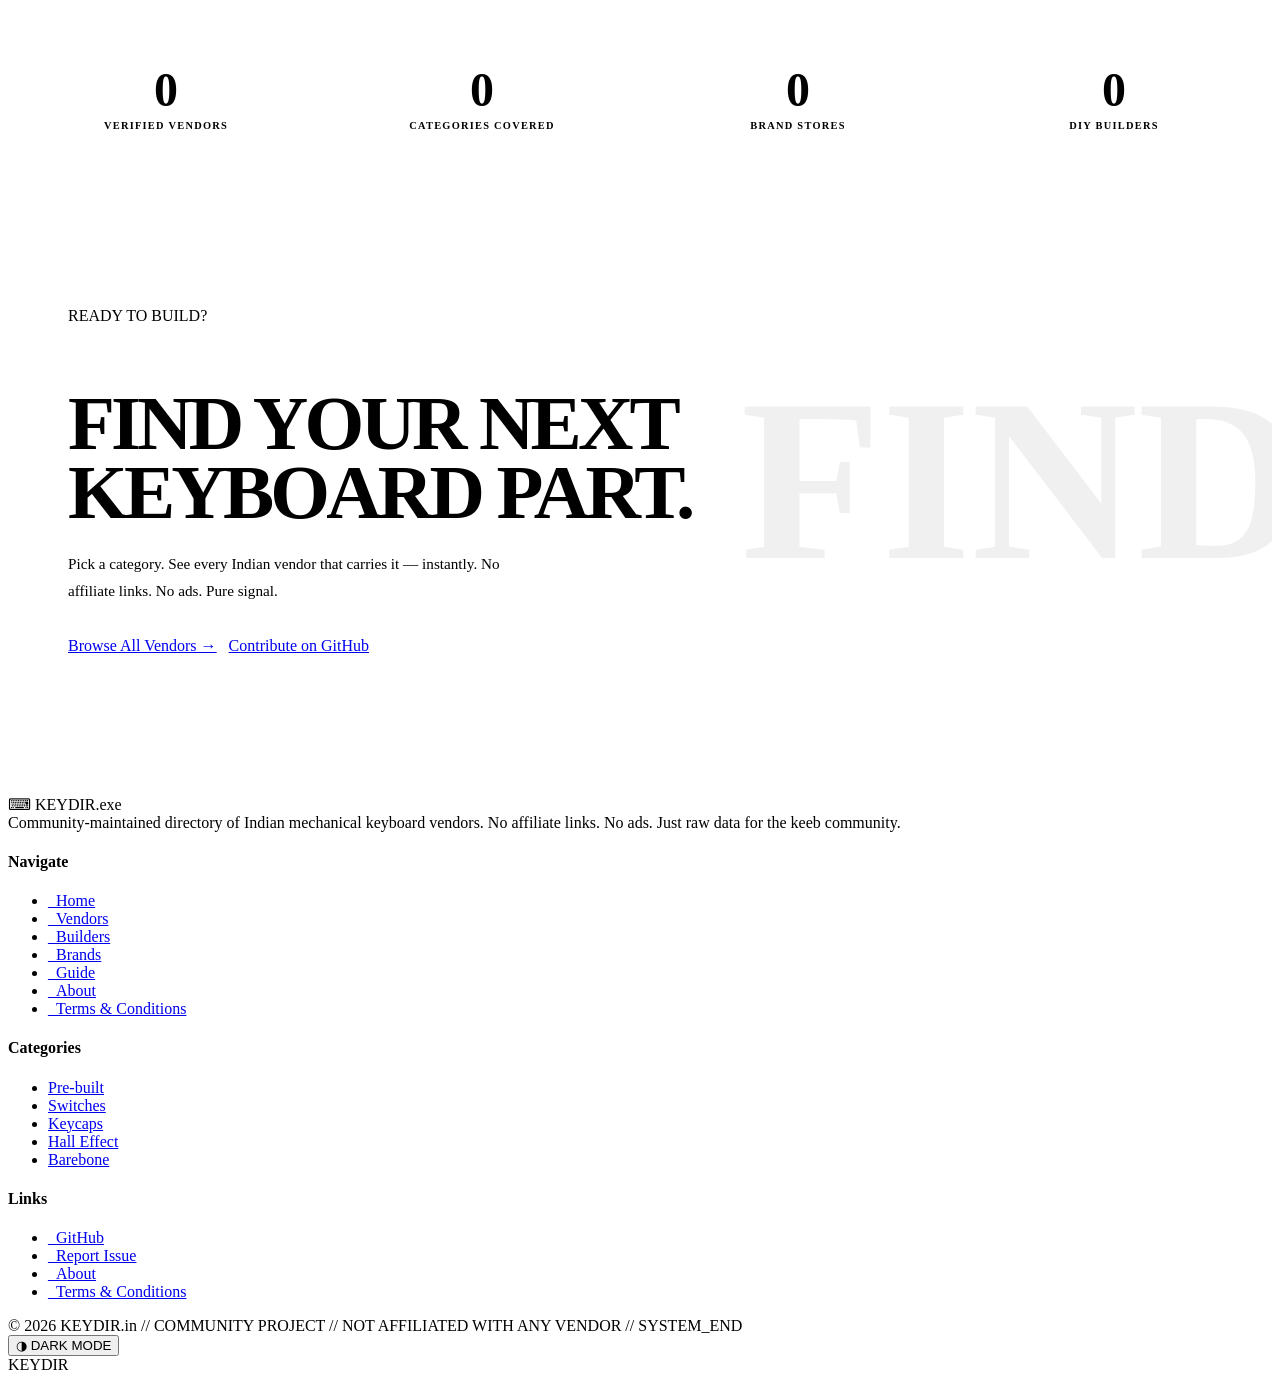
==== commit 2fcf7f80: "INDEXING" ====
--- a/index.html
+++ b/index.html
@@ -1,51 +1,56 @@
 <!DOCTYPE html>
 <html lang="en">
+
 <head>
 
-<meta charset="UTF-8">
-<meta name="viewport" content="width=device-width, initial-scale=1.0">
-
-<title>KEYDIR.in — India Mechanical Keyboard Directory</title>
-
-<!-- Primary SEO -->
-<meta name="description" content="India’s mechanical keyboard directory. Discover vendors, custom builders, switches, keycaps, accessories, and group buys across India — fast, raw, and community-powered.">
-<link rel="canonical" href="https://keydir.in/">
-
-<!-- Favicon (Google Search logo) -->
-<link rel="icon" href="/favicon.ico" sizes="any">
-<link rel="icon" type="image/png" href="/favicon.png">
-<link rel="icon" type="image/png" href="favicon.png">
-
-<!-- Theme color (mobile browser branding) -->
-<meta name="theme-color" content="#000000">
-
-<!-- Open Graph (Discord / WhatsApp / Twitter preview) -->
-<meta property="og:title" content="KEYDIR.in — India Mechanical Keyboard Directory">
-<meta property="og:description" content="Find keyboard vendors, builders, switches, keycaps, accessories, and group buys across India. Fast. Raw. Community-powered.">
-<meta property="og:url" content="https://keydir.in/">
-<meta property="og:type" content="website">
-<meta property="og:image" content="https://keydir.in/favicon.png">
-
-<!-- Twitter preview -->
-<meta name="twitter:card" content="summary_large_image">
-<meta name="twitter:title" content="KEYDIR.in — India Mechanical Keyboard Directory">
-<meta name="twitter:description" content="India’s mechanical keyboard directory for vendors, builders, switches, keycaps, and accessories.">
-<meta name="twitter:image" content="https://keydir.in/favicon.png">
-
-<!-- Google logo schema (helps search result branding) -->
-<script type="application/ld+json">
+  <meta charset="UTF-8">
+  <meta name="viewport" content="width=device-width, initial-scale=1.0">
+
+  <title>KEYDIR.in — India Mechanical Keyboard Directory</title>
+
+  <!-- Primary SEO -->
+  <meta name="description"
+    content="India’s mechanical keyboard directory. Discover vendors, custom builders, switches, keycaps, accessories, and group buys across India — fast, raw, and community-powered.">
+  <link rel="canonical" href="https://keydir.in/">
+
+  <!-- Favicon (Google Search logo) -->
+  <link rel="icon" href="/Keydir.in/assets/img/favicon.png" sizes="any">
+  <link rel="icon" type="image/png" href="/Keydir.in/assets/img/favicon.png">
+  <link rel="icon" type="image/png" href="/Keydir.in/assets/img/favicon.png">
+
+  <!-- Theme color (mobile browser branding) -->
+  <meta name="theme-color" content="#000000">
+
+  <!-- Open Graph (Discord / WhatsApp / Twitter preview) -->
+  <meta property="og:title" content="KEYDIR.in — India Mechanical Keyboard Directory">
+  <meta property="og:description"
+    content="Find keyboard vendors, builders, switches, keycaps, accessories, and group buys across India. Fast. Raw. Community-powered.">
+  <meta property="og:url" content="https://keydir.in/">
+  <meta property="og:type" content="website">
+  <meta property="og:image" content="https://keydir.in/assets/img/favicon.png">
+
+  <!-- Twitter preview -->
+  <meta name="twitter:card" content="summary_large_image">
+  <meta name="twitter:title" content="KEYDIR.in — India Mechanical Keyboard Directory">
+  <meta name="twitter:description"
+    content="India’s mechanical keyboard directory for vendors, builders, switches, keycaps, and accessories.">
+  <meta name="twitter:image" content="https://keydir.in/assets/img/favicon.png">
+
+  <!-- Google logo schema (helps search result branding) -->
+  <script type="application/ld+json">
 {
  "@context": "https://schema.org",
  "@type": "Organization",
  "name": "KEYDIR.in",
  "url": "https://keydir.in",
- "logo": "https://keydir.in/favicon.png"
+ "logo": "https://keydir.in/assets/img/favicon.png"
 }
 </script>
 
-<link rel="stylesheet" href="style.css">
-<script src="theme.js"></script>
-<style>
+  <link rel="stylesheet" href="/Keydir.in/assets/css/style.css">
+  <script src="/Keydir.in/assets/js/theme.js"></script>
+  <style>
+
 /* ── Home-specific ── */
 .hero-wrap{
   min-height:100vh;display:flex;flex-direction:column;
@@ -166,235 +171,267 @@
 @media(max-width:1100px){.feat-grid{grid-template-columns:repeat(2,1fr)}.feat-item:nth-child(2n){border-right:none}}
 @media(max-width:860px){.hero-grid{grid-template-columns:1fr;gap:32px}.terminal{display:none}.stats-row{grid-template-columns:repeat(2,1fr)}.stat-item:nth-child(2){border-right:none}}
 @media(max-width:600px){.cat-preview-grid{grid-template-columns:repeat(2,1fr)}.feat-grid{grid-template-columns:1fr}.feat-item:nth-child(n){border-right:none}.hero-wrap{padding-left:16px;padding-right:16px}.hero-stats{gap:8px}.stat-box{min-width:80px;padding:12px 14px}.cta-wrap{padding:32px 20px}}
+
 </style>
 </head>
+
 <body>
-<div id="cursor"></div>
-<div id="prog"></div>
-
-<nav class="navbar">
-  <a href="index.html" class="nav-logo">⌨ KEYDIR.in</a>
-  <div class="nav-links">
-    <a href="index.html">_Home</a>
-    <a href="vendors.html">_Vendors</a>
-    <a href="builders.html">_Builders</a>
-    <a href="brands.html">_Brands</a>
-    <a href="guide.html">_Guide</a>
-    <a href="about.html">_About</a>
-    <a href="https://github.com/SHADOW269/Keydir.in" target="_blank" style="background:var(--text);color:var(--bg)">_GitHub</a>
+  <div id="cursor"></div>
+  <div id="prog"></div>
+
+  <nav class="navbar">
+    <a href="/Keydir.in/" class="nav-logo">⌨ KEYDIR.in</a>
+    <div class="nav-links">
+      <a href="/Keydir.in/">_Home</a>
+      <a href="/Keydir.in/vendors/">_Vendors</a>
+      <a href="/Keydir.in/builders/">_Builders</a>
+      <a href="/Keydir.in/brands/">_Brands</a>
+      <a href="/Keydir.in/guide/">_Guide</a>
+      <a href="/Keydir.in/about/">_About</a>
+      <a href="https://github.com/SHADOW269/Keydir.in" target="_blank"
+        style="background:var(--text);color:var(--bg)">_GitHub</a>
+    </div>
+    <button class="nav-ham" id="ham"><span></span><span></span><span></span></button>
+  </nav>
+  <div id="mob-nav">
+    <button id="mob-close">[ X ]</button>
+    <a href="/Keydir.in/">_Home</a>
+    <a href="/Keydir.in/vendors/">_Vendors</a>
+    <a href="/Keydir.in/builders/">_Builders</a>
+    <a href="/Keydir.in/brands/">_Brands</a>
+    <a href="/Keydir.in/about/">_About</a>
   </div>
-  <button class="nav-ham" id="ham"><span></span><span></span><span></span></button>
-</nav>
-<div id="mob-nav">
-  <button id="mob-close">[ X ]</button>
-  <a href="index.html">_Home</a>
-  <a href="vendors.html">_Vendors</a>
-  <a href="builders.html">_Builders</a>
-  <a href="brands.html">_Brands</a>
-  <a href="about.html">_About</a>
-</div>
-
-<!-- HERO -->
-<div class="hero-wrap">
-  <div class="hero-grid">
-    <div class="hero-left">
-      <div class="hero-eyebrow"><span class="dot"></span> SYSTEM_ONLINE // INDIA_KEYBOARD_DB_v2</div>
-      <h1 class="hero-title">
-        INDIA<br/>
-        MECHANICAL<br/>
-        <span class="outline">KEYBOARD</span><br/>
-        DIRECTORY.
-      </h1>
-      <p class="hero-sub">
-        Find trusted keyboard vendors, switches, keycaps, accessories and more across India.<br/>
-        <b><span data-stat="vendors">19</span> vendors. 15 categories. Zero BS.</b>
-      </p>
-      <div class="hero-actions">
-        <a href="vendors.html" class="btn-primary">Browse Vendors →</a>
-        <a href="vendors.html#cats" class="btn-secondary">View Categories</a>
-      </div>
-      <div class="hero-stats">
-        <div class="stat-box"><span class="stat-num" data-count="19">0</span><span class="stat-label">Vendors</span></div>
-        <div class="stat-box"><span class="stat-num" data-count="15">0</span><span class="stat-label">Categories</span></div>
-        <div class="stat-box"><span class="stat-num" data-count="10">0</span><span class="stat-label">Brand Stores</span></div>
-        <div class="stat-box"><span class="stat-num" data-count="3">0</span><span class="stat-label">DIY Builders</span></div>
-      </div>
-    </div>
-    <div class="hero-right">
-      <div class="terminal">
-        <div class="t-bar">
-          <div class="t-dot"></div><div class="t-dot"></div><div class="t-dot"></div>
-          <span style="font-size:.7rem;color:var(--text-muted);margin-left:8px">keydir_status.sh</span>
-        </div>
-        <div class="t-line"><span class="t-prompt">$</span><span>./check_db --region=IN</span></div>
-        <div class="t-line"><span class="t-ok">✓</span><span>vendors_loaded: <span data-stat="vendors">19</span></span></div>
-        <div class="t-line"><span class="t-ok">✓</span><span>categories: 15</span></div>
-        <div class="t-line"><span class="t-ok">✓</span><span>search: ACTIVE</span></div>
-        <div class="t-line"><span class="t-ok">✓</span><span>filters: MULTI-SELECT</span></div>
-        <div class="t-dim">──────────────────</div>
-        <div class="t-line"><span class="t-warn">▲</span><span>region: INDIA 🇮🇳</span></div>
-        <div class="t-line"><span class="t-warn">▲</span><span>last_update: April-2026</span></div>
-        <div class="t-line"><span class="t-warn">▲</span><span>affiliate_links: NONE</span></div>
-        <div class="t-line"><span class="t-warn">▲</span><span>ads: NONE</span></div>
-        <div class="t-dim">──────────────────</div>
-        <div class="t-line"><span class="t-ok">●</span><span>STATUS: ONLINE</span></div>
+
+  <!-- HERO -->
+  <div class="hero-wrap">
+    <div class="hero-grid">
+      <div class="hero-left">
+        <div class="hero-eyebrow"><span class="dot"></span> SYSTEM_ONLINE // INDIA_KEYBOARD_DB_v2</div>
+        <h1 class="hero-title">
+          INDIA<br />
+          MECHANICAL<br />
+          <span class="outline">KEYBOARD</span><br />
+          DIRECTORY.
+        </h1>
+        <p class="hero-sub">
+          Find trusted keyboard vendors, switches, keycaps, accessories and more across India.<br />
+          <b><span data-stat="vendors">19</span> vendors. 15 categories. Zero BS.</b>
+        </p>
+        <div class="hero-actions">
+          <a href="/Keydir.in/vendors/" class="btn-primary">Browse Vendors →</a>
+          <a href="#categories" class="btn-secondary">View Categories</a>
+        </div>
+        <div class="hero-stats">
+          <div class="stat-box"><span class="stat-num" data-count="19">0</span><span class="stat-label">Vendors</span>
+          </div>
+          <div class="stat-box"><span class="stat-num" data-count="15">0</span><span
+              class="stat-label">Categories</span></div>
+          <div class="stat-box"><span class="stat-num" data-count="11">0</span><span class="stat-label">Brand
+              Stores</span></div>
+          <div class="stat-box"><span class="stat-num" data-count="5">0</span><span class="stat-label">DIY
+              Builders</span></div>
+        </div>
+      </div>
+      <div class="hero-right">
+        <div class="terminal">
+          <div class="t-bar">
+            <div class="t-dot"></div>
+            <div class="t-dot"></div>
+            <div class="t-dot"></div>
+            <span style="font-size:.7rem;color:var(--text-muted);margin-left:8px">keydir_status.sh</span>
+          </div>
+          <div class="t-line"><span class="t-prompt">$</span><span>./check_db --region=IN</span></div>
+          <div class="t-line"><span class="t-ok">✓</span><span>vendors_loaded: <span
+                data-stat="vendors">19</span></span></div>
+          <div class="t-line"><span class="t-ok">✓</span><span>categories: 15</span></div>
+          <div class="t-line"><span class="t-ok">✓</span><span>search: ACTIVE</span></div>
+          <div class="t-line"><span class="t-ok">✓</span><span>filters: MULTI-SELECT</span></div>
+          <div class="t-dim">──────────────────</div>
+          <div class="t-line"><span class="t-warn">▲</span><span>region: INDIA 🇮🇳</span></div>
+          <div class="t-line"><span class="t-warn">▲</span><span>last_update: April-2026</span></div>
+          <div class="t-line"><span class="t-warn">▲</span><span>affiliate_links: NONE</span></div>
+          <div class="t-line"><span class="t-warn">▲</span><span>ads: NONE</span></div>
+          <div class="t-dim">──────────────────</div>
+          <div class="t-line"><span class="t-ok">●</span><span>STATUS: ONLINE</span></div>
+        </div>
       </div>
     </div>
   </div>
-</div>
-
-<!-- MARQUEE -->
-<div class="marquee-strip">
-  <div class="marquee-track">
-    <span>PRE-BUILT</span><span class="sep">///</span><span>SWITCHES</span><span class="sep">///</span><span>KEYCAPS</span><span class="sep">///</span><span>HALL EFFECT</span><span class="sep">///</span><span>BAREBONES</span><span class="sep">///</span><span>DESKPADS</span><span class="sep">///</span><span>PARTS &amp; TOOLS</span><span class="sep">///</span><span>MOUSE</span><span class="sep">///</span><span>ACCESSORIES</span><span class="sep">///</span><span>PC PARTS</span><span class="sep">///</span>
-    <span>PRE-BUILT</span><span class="sep">///</span><span>SWITCHES</span><span class="sep">///</span><span>KEYCAPS</span><span class="sep">///</span><span>HALL EFFECT</span><span class="sep">///</span><span>BAREBONES</span><span class="sep">///</span><span>DESKPADS</span><span class="sep">///</span><span>PARTS &amp; TOOLS</span><span class="sep">///</span><span>MOUSE</span><span class="sep">///</span><span>ACCESSORIES</span><span class="sep">///</span><span>PC PARTS</span><span class="sep">///</span>
-  </div>
-</div>
-
-<!-- WHAT'S INSIDE -->
-<div class="page-body">
-  <section style="padding:80px 0 60px">
-    <div class="sec-head reveal">
-      <h2>WHAT'S <em style="color:var(--green)">INSIDE</em></h2>
-      <div class="sec-tag" style="color:var(--green)">4 SECTIONS</div>
-    </div>
-    <div class="feat-grid reveal" style="transition-delay:.08s">
-      <a href="vendors.html" class="feat-item" style="background:var(--surface)">
-        <span class="feat-icon">🏪</span>
-        <div class="feat-name">Vendor Directory</div>
-        <div class="feat-desc"><span data-stat="vendors">19</span> verified vendors. Filter by category, search by name. Find exactly who stocks what you need.</div>
-      </a>
-      <a href="builders.html" class="feat-item" style="background:var(--surface)">
-        <span class="feat-icon">🔧</span>
-        <div class="feat-name">DIY Builders</div>
-        <div class="feat-desc">Custom cable makers, artisan key crafters, and bespoke build services for the discerning builder.</div>
-      </a>
-      <a href="brands.html" class="feat-item" style="background:var(--surface)">
-        <span class="feat-icon">🏢</span>
-        <div class="feat-name">Brand Stores</div>
-        <div class="feat-desc">Direct from manufacturer. Official India stores for Keychron, Redragon, TVS, and more.</div>
-      </a>
-      <a href="marketplace.html" class="feat-item" style="background:var(--surface)">
-        <span class="feat-icon">📦</span>
-        <div class="feat-name">Marketplace</div>
-        <div class="feat-desc">Amazon India and Flipkart — broad searches across all keyboard and peripheral categories.</div>
-      </a>
-    </div>
-  </section>
-
-  <!-- CATEGORY PREVIEW -->
-  <section style="padding:0 0 80px">
-    <div class="sec-head reveal">
-      <h2>BROWSE BY <em style="color:var(--yellow)">CATEGORY</em></h2>
-      <div class="sec-tag" style="color:var(--yellow)">13 CATEGORIES</div>
-    </div>
-    <div class="cat-preview-grid reveal" style="transition-delay:.08s" id="catPreview"></div>
-    <div style="margin-top:20px;text-align:center">
-      <a href="vendors.html" class="btn-primary" style="margin-top:8px">Explore Full Directory →</a>
-    </div>
-  </section>
-
-  <!-- STATS STRIP -->
-  <section style="padding:0 0 80px">
-    <div class="stats-row reveal">
-      <div class="stat-item">
-        <span class="stat-big" data-count="19">0</span>
-        <span class="stat-lbl">Verified Vendors</span>
-      </div>
-      <div class="stat-item">
-        <span class="stat-big" data-count="15">0</span>
-        <span class="stat-lbl">Categories Covered</span>
-      </div>
-      <div class="stat-item">
-        <span class="stat-big" data-count="9">0</span>
-        <span class="stat-lbl">Brand Stores</span>
-      </div>
-      <div class="stat-item">
-        <span class="stat-big" data-count="3">0</span>
-        <span class="stat-lbl">DIY Builders</span>
-      </div>
-    </div>
-  </section>
-
-  <!-- CTA -->
-  <section style="padding:0 0 80px">
-    <div class="cta-wrap reveal">
-      <div class="section-tag-label"><span class="dot"></span> READY TO BUILD?</div>
-      <h2 style="font-family:var(--f-d);font-size:clamp(2.5rem,6vw,5rem);font-weight:800;text-transform:uppercase;letter-spacing:-.05em;line-height:.9;margin-bottom:1.5rem">
-        Find Your Next<br/>Keyboard Part.
-      </h2>
-      <p style="font-family:var(--f-m);font-size:.95rem;max-width:460px;margin-bottom:2rem;line-height:1.75;color:var(--cta-text-muted)">
-        Pick a category. See every Indian vendor that carries it — instantly. No affiliate links. No ads. Pure signal.
-      </p>
-      <div style="display:flex;gap:12px;flex-wrap:wrap">
-        <a href="vendors.html" class="btn-primary">Browse All Vendors →</a>
-        <a href="https://github.com/SHADOW269/Keydir.in" target="_blank" class="btn-secondary">Contribute on GitHub</a>
-      </div>
-    </div>
-  </section>
-</div>
-
-<!-- FOOTER -->
-<footer>
-  <div class="footer-inner">
-    <div>
-      <div class="f-logo">⌨ KEYDIR.exe</div>
-      <div class="f-desc">Community-maintained directory of Indian mechanical keyboard vendors. No affiliate links. No ads. Just raw data for the keeb community.</div>
-    </div>
-    <div class="f-col">
-      <h4>Navigate</h4>
-      <ul>
-        <li><a href="index.html">_Home</a></li>
-        <li><a href="vendors.html">_Vendors</a></li>
-        <li><a href="builders.html">_DIY Builders</a></li>
-        <li><a href="brands.html">_Brand Stores</a></li>
-        <li><a href="marketplace.html">_Marketplace</a></li>
-        <li><a href="about.html">_About</a></li>
-      </ul>
-    </div>
-    <div class="f-col">
-      <h4>Categories</h4>
-      <ul>
-        <li><a href="vendors.html">Pre-built</a></li>
-        <li><a href="vendors.html">Switches</a></li>
-        <li><a href="vendors.html">Keycaps</a></li>
-        <li><a href="vendors.html">Hall Effect</a></li>
-        <li><a href="vendors.html">Barebone</a></li>
-      </ul>
-    </div>
-    <div class="f-col">
-      <h4>Links</h4>
-      <ul>
-        <li><a href="https://github.com/SHADOW269/Keydir.in" target="_blank">_GitHub</a></li>
-        <li><a href="https://github.com/SHADOW269/Keydir.in/issues" target="_blank">_Report Issue</a></li>
-        <li><a href="about.html">_About</a></li>
-      </ul>
+
+  <!-- MARQUEE -->
+  <div class="marquee-strip">
+    <div class="marquee-track">
+      <span>PRE-BUILT</span><span class="sep">///</span><span>SWITCHES</span><span
+        class="sep">///</span><span>KEYCAPS</span><span class="sep">///</span><span>HALL EFFECT</span><span
+        class="sep">///</span><span>BAREBONES</span><span class="sep">///</span><span>DESKPADS</span><span
+        class="sep">///</span><span>PARTS &amp; TOOLS</span><span class="sep">///</span><span>MOUSE</span><span
+        class="sep">///</span><span>ACCESSORIES</span><span class="sep">///</span><span>PC PARTS</span><span
+        class="sep">///</span>
+      <span>PRE-BUILT</span><span class="sep">///</span><span>SWITCHES</span><span
+        class="sep">///</span><span>KEYCAPS</span><span class="sep">///</span><span>HALL EFFECT</span><span
+        class="sep">///</span><span>BAREBONES</span><span class="sep">///</span><span>DESKPADS</span><span
+        class="sep">///</span><span>PARTS &amp; TOOLS</span><span class="sep">///</span><span>MOUSE</span><span
+        class="sep">///</span><span>ACCESSORIES</span><span class="sep">///</span><span>PC PARTS</span><span
+        class="sep">///</span>
     </div>
   </div>
-  <div class="f-bottom">
-    <div class="f-copy">© 2026 KEYDIR.in // COMMUNITY PROJECT // NOT AFFILIATED WITH ANY VENDOR // SYSTEM_END</div>
-    <button class="theme-toggle" onclick="toggleTheme()">
-      <span class="tt-icon">◑</span>
-      <span class="tt-label">DARK MODE</span>
-    </button>
+
+  <!-- WHAT'S INSIDE -->
+  <div class="page-body">
+    <section style="padding:80px 0 60px">
+      <div class="sec-head reveal">
+        <h2>WHAT'S <em style="color:var(--green)">INSIDE</em></h2>
+        <div class="sec-tag" style="color:var(--green)">4 SECTIONS</div>
+      </div>
+      <div class="feat-grid reveal" style="transition-delay:.08s">
+        <a href="/Keydir.in/vendors/" class="feat-item" style="background:var(--surface)">
+          <span class="feat-icon">🏪</span>
+          <div class="feat-name">Vendor Directory</div>
+          <div class="feat-desc"><span data-stat="vendors">19</span> verified vendors. Filter by category, search by
+            name. Find exactly who stocks what you need.</div>
+        </a>
+        <a href="/Keydir.in/builders/" class="feat-item" style="background:var(--surface)">
+          <span class="feat-icon">🔧</span>
+          <div class="feat-name">DIY Builders</div>
+          <div class="feat-desc">Custom cable makers, artisan key crafters, and bespoke build services for the
+            discerning builder.</div>
+        </a>
+        <a href="/Keydir.in/brands/" class="feat-item" style="background:var(--surface)">
+          <span class="feat-icon">🏢</span>
+          <div class="feat-name">Brand Stores</div>
+          <div class="feat-desc">Direct from manufacturer. Official India stores for Keychron, Redragon, TVS, and more.
+          </div>
+        </a>
+        <a href="/Keydir.in/marketplace/" class="feat-item" style="background:var(--surface)">
+          <span class="feat-icon">📦</span>
+          <div class="feat-name">Marketplace</div>
+          <div class="feat-desc">Amazon India and Flipkart — broad searches across all keyboard and peripheral
+            categories.</div>
+        </a>
+      </div>
+    </section>
+
+    <!-- CATEGORY PREVIEW -->
+    <section style="padding:0 0 80px" id="categories">
+      <div class="sec-head reveal">
+        <h2>BROWSE BY <em style="color:var(--yellow)">CATEGORY</em></h2>
+        <div class="sec-tag" style="color:var(--yellow)">15 CATEGORIES</div>
+      </div>
+      <div class="cat-preview-grid reveal" style="transition-delay:.08s" id="catPreview"></div>
+      <div style="margin-top:20px;text-align:center">
+        <a href="/Keydir.in/vendors/" class="btn-primary" style="margin-top:8px">Explore Full Directory →</a>
+      </div>
+    </section>
+
+    <!-- STATS STRIP -->
+    <section style="padding:0 0 80px">
+      <div class="stats-row reveal">
+        <div class="stat-item">
+          <span class="stat-big" data-count="19">0</span>
+          <span class="stat-lbl">Verified Vendors</span>
+        </div>
+        <div class="stat-item">
+          <span class="stat-big" data-count="15">0</span>
+          <span class="stat-lbl">Categories Covered</span>
+        </div>
+        <div class="stat-item">
+          <span class="stat-big" data-count="11">0</span>
+          <span class="stat-lbl">Brand Stores</span>
+        </div>
+        <div class="stat-item">
+          <span class="stat-big" data-count="5">0</span>
+          <span class="stat-lbl">DIY Builders</span>
+        </div>
+      </div>
+    </section>
+
+    <!-- CTA -->
+    <section style="padding:0 0 80px">
+      <div class="cta-wrap reveal">
+        <div class="section-tag-label"><span class="dot"></span> READY TO BUILD?</div>
+        <h2
+          style="font-family:var(--f-d);font-size:clamp(2.5rem,6vw,5rem);font-weight:800;text-transform:uppercase;letter-spacing:-.05em;line-height:.9;margin-bottom:1.5rem">
+          Find Your Next<br />Keyboard Part.
+        </h2>
+        <p
+          style="font-family:var(--f-m);font-size:.95rem;max-width:460px;margin-bottom:2rem;line-height:1.75;color:var(--cta-text-muted)">
+          Pick a category. See every Indian vendor that carries it — instantly. No affiliate links. No ads. Pure signal.
+        </p>
+        <div style="display:flex;gap:12px;flex-wrap:wrap">
+          <a href="/Keydir.in/vendors/" class="btn-primary">Browse All Vendors →</a>
+          <a href="https://github.com/SHADOW269/Keydir.in" target="_blank" class="btn-secondary">Contribute on
+            GitHub</a>
+        </div>
+      </div>
+    </section>
   </div>
-  <div class="f-watermark">KEYDIR</div>
-</footer>
-
-<script src="shared.js"></script>
-<script>
-document.addEventListener("DOMContentLoaded", () => {
-  const grid = document.getElementById("catPreview");
-  if (!grid) return;
-  CAT_META.forEach(cat => {
-    const n = VENDORS.filter(v => v.cats.includes(cat.id)).length;
-    const a = document.createElement("a");
-    a.href = "vendors.html";
-    a.className = `cat-prev-btn ${cat.col}`;
-    a.innerHTML = `<span class="cpb-icon">${cat.icon}</span><span class="cpb-lbl">${cat.label}</span><span class="cpb-count">${n} vendors</span>`;
-    grid.appendChild(a);
-  });
-});
-</script>
+
+  <!-- FOOTER -->
+  <footer>
+    <div class="footer-inner">
+      <div>
+        <div class="f-logo">⌨ KEYDIR.exe</div>
+        <div class="f-desc">Community-maintained directory of Indian mechanical keyboard vendors. No affiliate links. No
+          ads. Just raw data for the keeb community.</div>
+      </div>
+      <div class="f-col">
+        <h4>Navigate</h4>
+        <ul>
+          <li><a href="../">_Home</a></li>
+      <li><a href="/Keydir.in/vendors/">_Vendors</a></li>
+      <li><a href="/Keydir.in/builders/">_Builders</a></li>
+      <li><a href="/Keydir.in/brands/">_Brands</a></li>
+      <li><a href="/Keydir.in/guide/">_Guide</a></li>
+      <li><a href="/Keydir.in/about/">_About</a></li>
+      <li><a href="/Keydir.in/Terms-and-Conditions/">_Terms & Conditions</a></li>
+        </ul>
+      </div>
+      <div class="f-col">
+        <h4>Categories</h4>
+        <ul>
+          <li><a href="/Keydir.in/vendors/">Pre-built</a></li>
+          <li><a href="/Keydir.in/vendors/">Switches</a></li>
+          <li><a href="/Keydir.in/vendors/">Keycaps</a></li>
+          <li><a href="/Keydir.in/vendors/">Hall Effect</a></li>
+          <li><a href="/Keydir.in/vendors/">Barebone</a></li>
+        </ul>
+      </div>
+      <div class="f-col">
+        <h4>Links</h4>
+        <ul>
+          <li><a href="https://github.com/SHADOW269/Keydir.in" target="_blank">_GitHub</a></li>
+          <li><a href="https://github.com/SHADOW269/Keydir.in/issues" target="_blank">_Report Issue</a></li>
+          <li><a href="/Keydir.in/about/">_About</a></li>
+          <li><a href="/Keydir.in/Terms-and-Conditions/">_Terms & Conditions</a></li>
+        </ul>
+      </div>
+    </div>
+    <div class="f-bottom">
+      <div class="f-copy">© 2026 KEYDIR.in // COMMUNITY PROJECT // NOT AFFILIATED WITH ANY VENDOR // SYSTEM_END</div>
+      <button class="theme-toggle" onclick="toggleTheme()">
+        <span class="tt-icon">◑</span>
+        <span class="tt-label">DARK MODE</span>
+      </button>
+    </div>
+    <div class="f-watermark">KEYDIR</div>
+  </footer>
+
+  <script src="/Keydir.in/assets/js/shared.js"></script>
+  <!-- Primary SEO Generates category preview buttons dynamically -->
+  <script>
+    document.addEventListener("DOMContentLoaded", () => {
+      const grid = document.getElementById("catPreview");
+      if (!grid) return;
+      CAT_META.forEach(cat => {
+        const n = VENDORS.filter(v => v.cats.includes(cat.id)).length;
+        const a = document.createElement("a");
+        a.href = "/Keydir.in/vendors/";
+        a.className = `cat-prev-btn ${cat.col}`;
+        a.innerHTML = `<span class="cpb-icon">${cat.icon}</span><span class="cpb-lbl">${cat.label}</span><span class="cpb-count">${n} vendors</span>`;
+        grid.appendChild(a);
+      });
+    });
+  </script>
 </body>
-</html>
+
+</html>
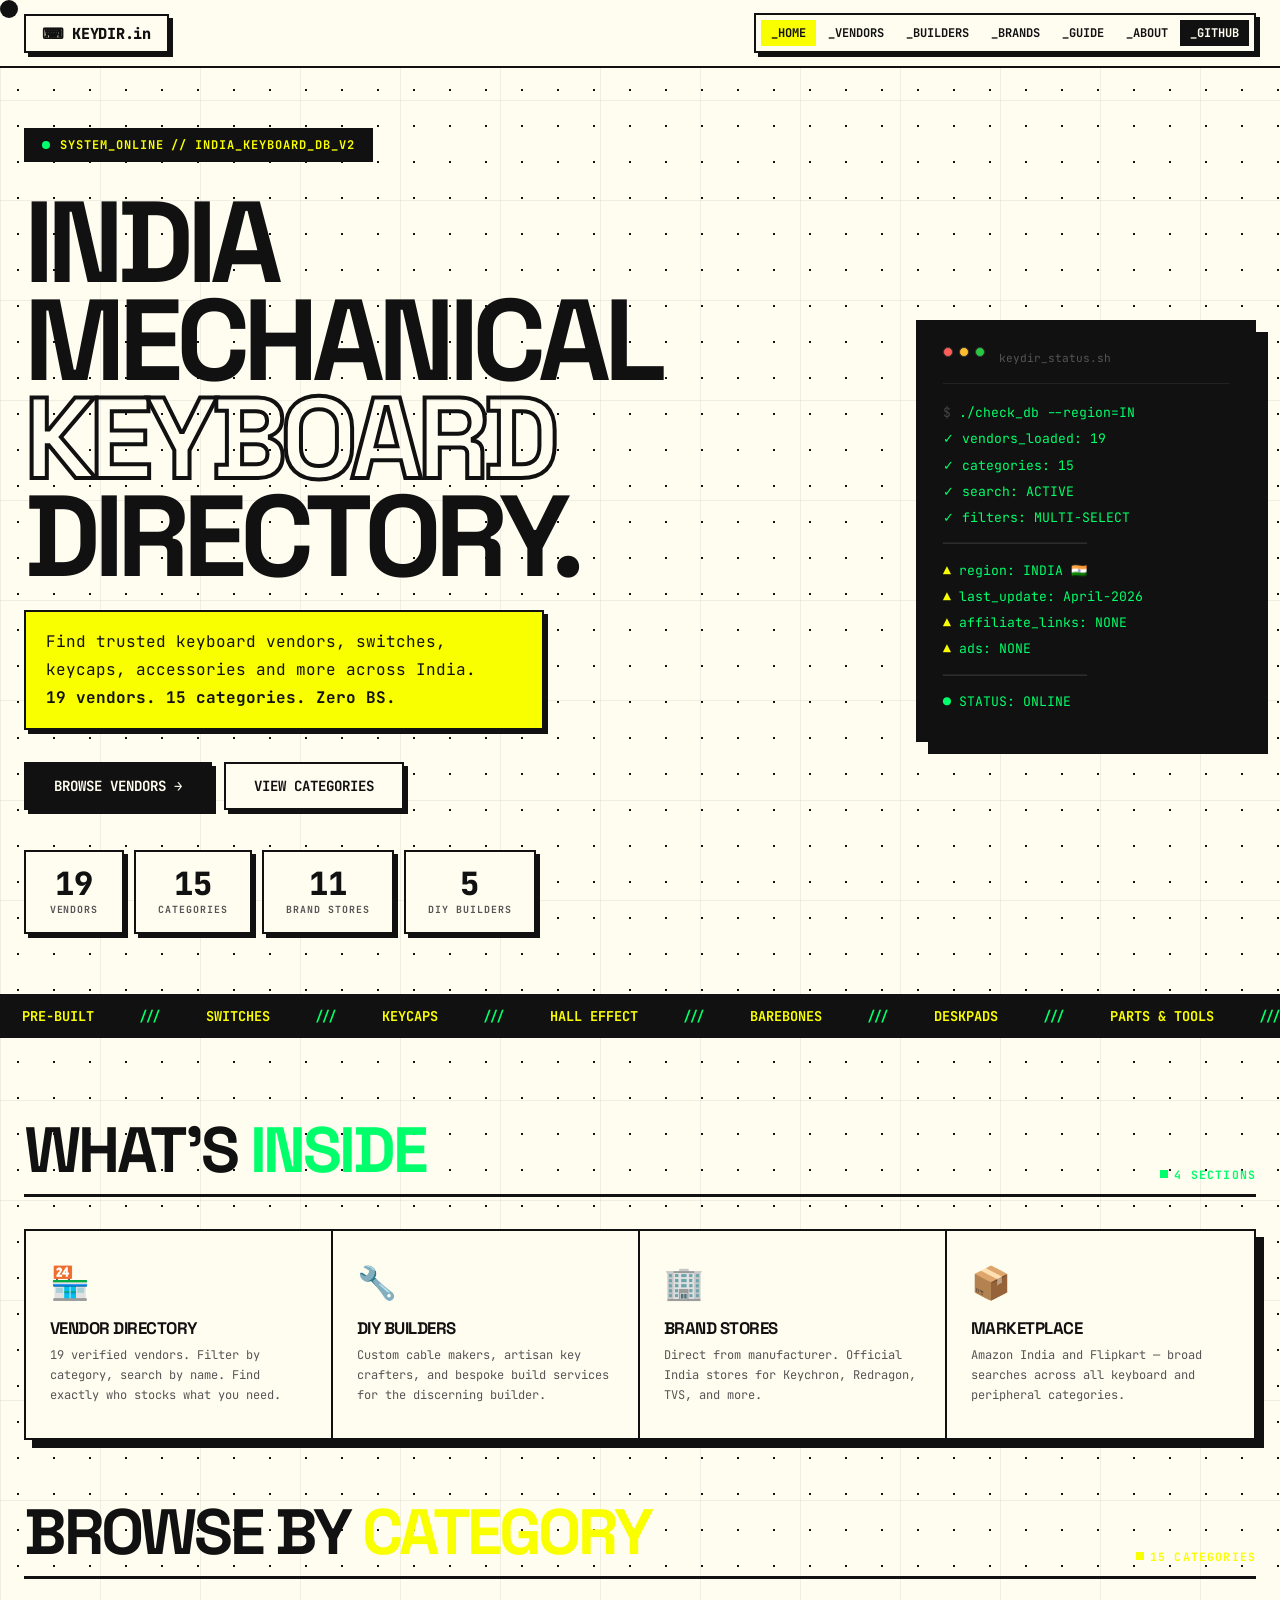
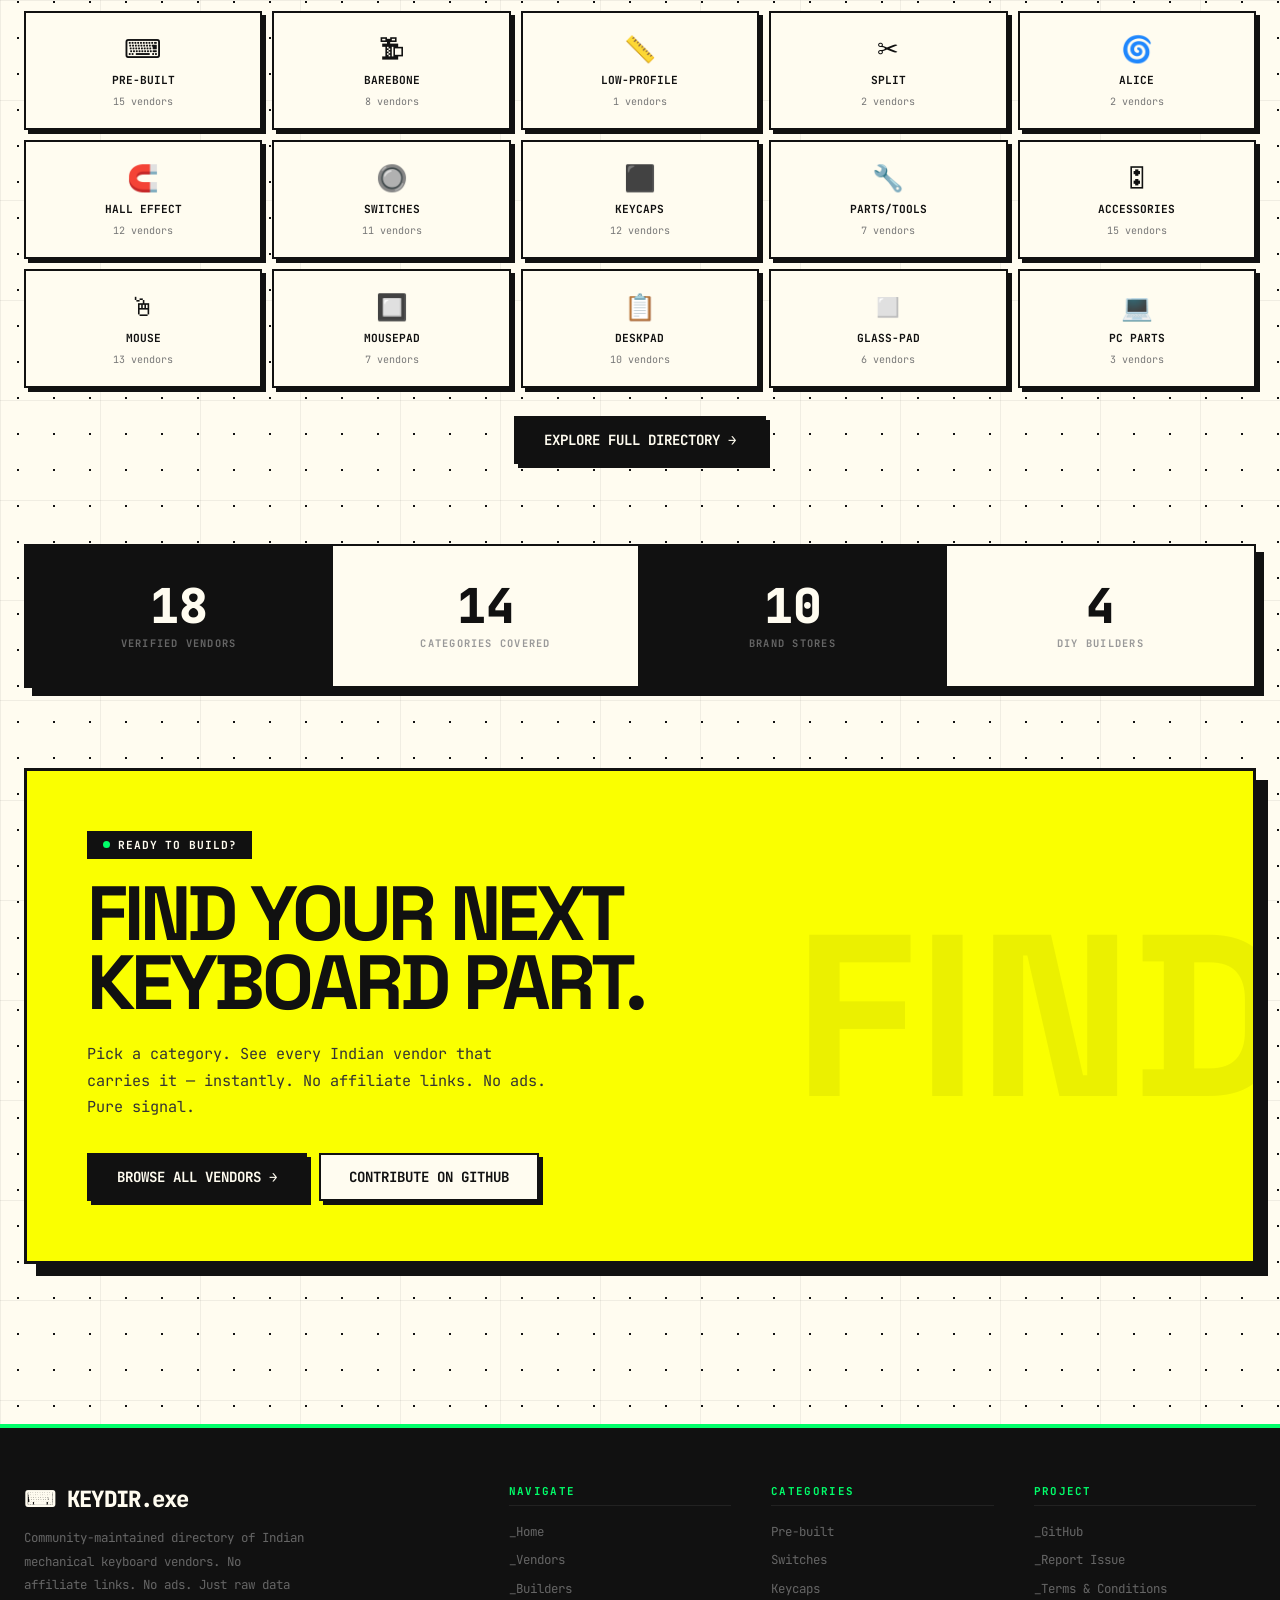
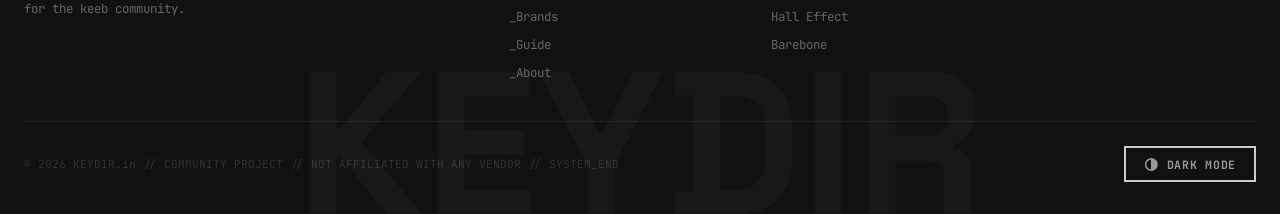
==== commit c4b7fbb3: "TERMS AND CONDITIONS | INDEXING | FIXES" ====
--- a/index.html
+++ b/index.html
@@ -3,52 +3,61 @@
 
 <head>
 
-  <meta charset="UTF-8">
-  <meta name="viewport" content="width=device-width, initial-scale=1.0">
-
-  <title>KEYDIR.in — India Mechanical Keyboard Directory</title>
-
-  <!-- Primary SEO -->
-  <meta name="description"
-    content="India’s mechanical keyboard directory. Discover vendors, custom builders, switches, keycaps, accessories, and group buys across India — fast, raw, and community-powered.">
-  <link rel="canonical" href="https://keydir.in/">
-
-  <!-- Favicon (Google Search logo) -->
-  <link rel="icon" href="/Keydir.in/assets/img/favicon.png" sizes="any">
-  <link rel="icon" type="image/png" href="/Keydir.in/assets/img/favicon.png">
-  <link rel="icon" type="image/png" href="/Keydir.in/assets/img/favicon.png">
-
-  <!-- Theme color (mobile browser branding) -->
-  <meta name="theme-color" content="#000000">
-
-  <!-- Open Graph (Discord / WhatsApp / Twitter preview) -->
-  <meta property="og:title" content="KEYDIR.in — India Mechanical Keyboard Directory">
-  <meta property="og:description"
-    content="Find keyboard vendors, builders, switches, keycaps, accessories, and group buys across India. Fast. Raw. Community-powered.">
-  <meta property="og:url" content="https://keydir.in/">
-  <meta property="og:type" content="website">
-  <meta property="og:image" content="https://keydir.in/assets/img/favicon.png">
-
-  <!-- Twitter preview -->
-  <meta name="twitter:card" content="summary_large_image">
-  <meta name="twitter:title" content="KEYDIR.in — India Mechanical Keyboard Directory">
-  <meta name="twitter:description"
-    content="India’s mechanical keyboard directory for vendors, builders, switches, keycaps, and accessories.">
-  <meta name="twitter:image" content="https://keydir.in/assets/img/favicon.png">
-
-  <!-- Google logo schema (helps search result branding) -->
-  <script type="application/ld+json">
+<meta charset="UTF-8">
+<meta name="viewport" content="width=device-width, initial-scale=1.0">
+
+<title>KEYDIR.in — India Mechanical Keyboard Directory</title>
+
+<!-- Primary SEO -->
+<meta name="description"
+content="India’s mechanical keyboard directory. Discover vendors, custom builders, switches, keycaps, accessories, and group buys across India — fast, raw, and community-powered.">
+
+<link rel="canonical" href="https://keydir.in/">
+
+<!-- Favicon (Google Search logo support) -->
+<link rel="icon" type="image/png" sizes="32x32" href="assets/img/favicon-32.png">
+<link rel="icon" type="image/png" sizes="192x192" href="assets/img/favicon-192.png">
+<link rel="icon" type="image/png" sizes="512x512" href="assets/img/favicon-512.png">
+<link rel="apple-touch-icon" href="assets/img/favicon-512.png">
+
+<!-- Theme color (mobile browser branding) -->
+<meta name="theme-color" content="#000000">
+
+<!-- Open Graph (Discord / WhatsApp / Twitter preview) -->
+<meta property="og:title" content="KEYDIR.in — India Mechanical Keyboard Directory">
+<meta property="og:description"
+content="Find keyboard vendors, builders, switches, keycaps, accessories, and group buys across India. Fast. Raw. Community-powered.">
+<meta property="og:url" content="https://keydir.in/">
+<meta property="og:type" content="website">
+<meta property="og:site_name" content="KEYDIR.in">
+<meta property="og:image" content="https://keydir.in/assets/img/favicon.png">
+<meta property="og:image:alt" content="KEYDIR.in Logo">
+
+<!-- Twitter preview -->
+<meta name="twitter:card" content="summary_large_image">
+<meta name="twitter:title" content="KEYDIR.in — India Mechanical Keyboard Directory">
+<meta name="twitter:description"
+content="India’s mechanical keyboard directory for vendors, builders, switches, keycaps, and accessories.">
+<meta name="twitter:image" content="https://keydir.in/assets/img/favicon.png">
+
+<!-- Google logo schema (helps search result branding) -->
+<script type="application/ld+json">
 {
  "@context": "https://schema.org",
  "@type": "Organization",
  "name": "KEYDIR.in",
  "url": "https://keydir.in",
- "logo": "https://keydir.in/assets/img/favicon.png"
+ "logo": {
+   "@type": "ImageObject",
+   "url": "https://keydir.in/assets/img/favicon.png",
+   "width": 512,
+   "height": 512
+ }
 }
 </script>
 
-  <link rel="stylesheet" href="/Keydir.in/assets/css/style.css">
-  <script src="/Keydir.in/assets/js/theme.js"></script>
+<link rel="stylesheet" href="/assets/css/style.css">
+<script src="/assets/js/theme.js"></script>
   <style>
 
 /* ── Home-specific ── */
@@ -180,14 +189,14 @@
   <div id="prog"></div>
 
   <nav class="navbar">
-    <a href="/Keydir.in/" class="nav-logo">⌨ KEYDIR.in</a>
+    <a href="/" class="nav-logo">⌨ KEYDIR.in</a>
     <div class="nav-links">
-      <a href="/Keydir.in/">_Home</a>
-      <a href="/Keydir.in/vendors/">_Vendors</a>
-      <a href="/Keydir.in/builders/">_Builders</a>
-      <a href="/Keydir.in/brands/">_Brands</a>
-      <a href="/Keydir.in/guide/">_Guide</a>
-      <a href="/Keydir.in/about/">_About</a>
+      <a href="/" class="active">_Home</a>
+      <a href="/vendors/">_Vendors</a>
+      <a href="/builders/">_Builders</a>
+      <a href="/brands/">_Brands</a>
+      <a href="/guide/">_Guide</a>
+      <a href="/about/">_About</a>
       <a href="https://github.com/SHADOW269/Keydir.in" target="_blank"
         style="background:var(--text);color:var(--bg)">_GitHub</a>
     </div>
@@ -195,11 +204,11 @@
   </nav>
   <div id="mob-nav">
     <button id="mob-close">[ X ]</button>
-    <a href="/Keydir.in/">_Home</a>
-    <a href="/Keydir.in/vendors/">_Vendors</a>
-    <a href="/Keydir.in/builders/">_Builders</a>
-    <a href="/Keydir.in/brands/">_Brands</a>
-    <a href="/Keydir.in/about/">_About</a>
+    <a href="/">_Home</a>
+    <a href="/vendors/">_Vendors</a>
+    <a href="/builders/">_Builders</a>
+    <a href="/brands/">_Brands</a>
+    <a href="/about/">_About</a>
   </div>
 
   <!-- HERO -->
@@ -218,7 +227,7 @@
           <b><span data-stat="vendors">19</span> vendors. 15 categories. Zero BS.</b>
         </p>
         <div class="hero-actions">
-          <a href="/Keydir.in/vendors/" class="btn-primary">Browse Vendors →</a>
+          <a href="/vendors/" class="btn-primary">Browse Vendors →</a>
           <a href="#categories" class="btn-secondary">View Categories</a>
         </div>
         <div class="hero-stats">
@@ -284,25 +293,25 @@
         <div class="sec-tag" style="color:var(--green)">4 SECTIONS</div>
       </div>
       <div class="feat-grid reveal" style="transition-delay:.08s">
-        <a href="/Keydir.in/vendors/" class="feat-item" style="background:var(--surface)">
+        <a href="/vendors/" class="feat-item" style="background:var(--surface)">
           <span class="feat-icon">🏪</span>
           <div class="feat-name">Vendor Directory</div>
           <div class="feat-desc"><span data-stat="vendors">19</span> verified vendors. Filter by category, search by
             name. Find exactly who stocks what you need.</div>
         </a>
-        <a href="/Keydir.in/builders/" class="feat-item" style="background:var(--surface)">
+        <a href="/builders/" class="feat-item" style="background:var(--surface)">
           <span class="feat-icon">🔧</span>
           <div class="feat-name">DIY Builders</div>
           <div class="feat-desc">Custom cable makers, artisan key crafters, and bespoke build services for the
             discerning builder.</div>
         </a>
-        <a href="/Keydir.in/brands/" class="feat-item" style="background:var(--surface)">
+        <a href="/brands/#All-Brands" class="feat-item" style="background:var(--surface)">
           <span class="feat-icon">🏢</span>
           <div class="feat-name">Brand Stores</div>
           <div class="feat-desc">Direct from manufacturer. Official India stores for Keychron, Redragon, TVS, and more.
           </div>
         </a>
-        <a href="/Keydir.in/marketplace/" class="feat-item" style="background:var(--surface)">
+        <a href="/vendors/#Marketplace" class="feat-item" style="background:var(--surface)">
           <span class="feat-icon">📦</span>
           <div class="feat-name">Marketplace</div>
           <div class="feat-desc">Amazon India and Flipkart — broad searches across all keyboard and peripheral
@@ -319,7 +328,7 @@
       </div>
       <div class="cat-preview-grid reveal" style="transition-delay:.08s" id="catPreview"></div>
       <div style="margin-top:20px;text-align:center">
-        <a href="/Keydir.in/vendors/" class="btn-primary" style="margin-top:8px">Explore Full Directory →</a>
+        <a href="/vendors/" class="btn-primary" style="margin-top:8px">Explore Full Directory →</a>
       </div>
     </section>
 
@@ -358,7 +367,7 @@
           Pick a category. See every Indian vendor that carries it — instantly. No affiliate links. No ads. Pure signal.
         </p>
         <div style="display:flex;gap:12px;flex-wrap:wrap">
-          <a href="/Keydir.in/vendors/" class="btn-primary">Browse All Vendors →</a>
+          <a href="/vendors/" class="btn-primary">Browse All Vendors →</a>
           <a href="https://github.com/SHADOW269/Keydir.in" target="_blank" class="btn-secondary">Contribute on
             GitHub</a>
         </div>
@@ -366,57 +375,75 @@
     </section>
   </div>
 
-  <!-- FOOTER -->
-  <footer>
-    <div class="footer-inner">
-      <div>
-        <div class="f-logo">⌨ KEYDIR.exe</div>
-        <div class="f-desc">Community-maintained directory of Indian mechanical keyboard vendors. No affiliate links. No
-          ads. Just raw data for the keeb community.</div>
-      </div>
-      <div class="f-col">
-        <h4>Navigate</h4>
-        <ul>
-          <li><a href="../">_Home</a></li>
-      <li><a href="/Keydir.in/vendors/">_Vendors</a></li>
-      <li><a href="/Keydir.in/builders/">_Builders</a></li>
-      <li><a href="/Keydir.in/brands/">_Brands</a></li>
-      <li><a href="/Keydir.in/guide/">_Guide</a></li>
-      <li><a href="/Keydir.in/about/">_About</a></li>
-      <li><a href="/Keydir.in/Terms-and-Conditions/">_Terms & Conditions</a></li>
-        </ul>
-      </div>
-      <div class="f-col">
-        <h4>Categories</h4>
-        <ul>
-          <li><a href="/Keydir.in/vendors/">Pre-built</a></li>
-          <li><a href="/Keydir.in/vendors/">Switches</a></li>
-          <li><a href="/Keydir.in/vendors/">Keycaps</a></li>
-          <li><a href="/Keydir.in/vendors/">Hall Effect</a></li>
-          <li><a href="/Keydir.in/vendors/">Barebone</a></li>
-        </ul>
-      </div>
-      <div class="f-col">
-        <h4>Links</h4>
-        <ul>
-          <li><a href="https://github.com/SHADOW269/Keydir.in" target="_blank">_GitHub</a></li>
-          <li><a href="https://github.com/SHADOW269/Keydir.in/issues" target="_blank">_Report Issue</a></li>
-          <li><a href="/Keydir.in/about/">_About</a></li>
-          <li><a href="/Keydir.in/Terms-and-Conditions/">_Terms & Conditions</a></li>
-        </ul>
-      </div>
-    </div>
-    <div class="f-bottom">
-      <div class="f-copy">© 2026 KEYDIR.in // COMMUNITY PROJECT // NOT AFFILIATED WITH ANY VENDOR // SYSTEM_END</div>
-      <button class="theme-toggle" onclick="toggleTheme()">
-        <span class="tt-icon">◑</span>
-        <span class="tt-label">DARK MODE</span>
-      </button>
-    </div>
-    <div class="f-watermark">KEYDIR</div>
-  </footer>
-
-  <script src="/Keydir.in/assets/js/shared.js"></script>
+<!-- FOOTER -->
+<footer>
+  <div class="footer-inner">
+
+    <div>
+      <div class="f-logo">⌨ KEYDIR.exe</div>
+      <div class="f-desc">
+        Community-maintained directory of Indian mechanical keyboard vendors.
+        No affiliate links. No ads. Just raw data for the keeb community.
+      </div>
+    </div>
+
+    <div class="f-col">
+      <h4>Navigate</h4>
+      <ul>
+        <li><a href="/">_Home</a></li>
+        <li><a href="/vendors/">_Vendors</a></li>
+        <li><a href="/builders/">_Builders</a></li>
+        <li><a href="/brands/">_Brands</a></li>
+        <li><a href="/guide/">_Guide</a></li>
+        <li><a href="/about/">_About</a></li>
+      </ul>
+    </div>
+
+    <div class="f-col">
+      <h4>Categories</h4>
+      <ul>
+        <li><a href="/vendors/">Pre-built</a></li>
+        <li><a href="/vendors/">Switches</a></li>
+        <li><a href="/vendors/">Keycaps</a></li>
+        <li><a href="/vendors/">Hall Effect</a></li>
+        <li><a href="/vendors/">Barebone</a></li>
+      </ul>
+    </div>
+
+    <div class="f-col">
+      <h4>Project</h4>
+      <ul>
+        <li>
+          <a href="https://github.com/SHADOW269/Keydir.in" target="_blank" rel="noopener">
+            _GitHub
+          </a>
+        </li>
+        <li>
+          <a href="https://github.com/SHADOW269/Keydir.in/issues" target="_blank" rel="noopener">
+            _Report Issue
+          </a>
+        </li>
+        <li><a href="/Terms-and-Conditions/">_Terms & Conditions</a></li>
+      </ul>
+    </div>
+
+  </div>
+
+  <div class="f-bottom">
+    <div class="f-copy">
+      © 2026 KEYDIR.in // COMMUNITY PROJECT // NOT AFFILIATED WITH ANY VENDOR // SYSTEM_END
+    </div>
+
+    <button class="theme-toggle" onclick="toggleTheme()">
+      <span class="tt-icon">◑</span>
+      <span class="tt-label">DARK MODE</span>
+    </button>
+  </div>
+
+  <div class="f-watermark">KEYDIR</div>
+</footer>
+
+  <script src="/assets/js/shared.js"></script>
   <!-- Primary SEO Generates category preview buttons dynamically -->
   <script>
     document.addEventListener("DOMContentLoaded", () => {
@@ -425,7 +452,7 @@
       CAT_META.forEach(cat => {
         const n = VENDORS.filter(v => v.cats.includes(cat.id)).length;
         const a = document.createElement("a");
-        a.href = "/Keydir.in/vendors/";
+        a.href = "/vendors/";
         a.className = `cat-prev-btn ${cat.col}`;
         a.innerHTML = `<span class="cpb-icon">${cat.icon}</span><span class="cpb-lbl">${cat.label}</span><span class="cpb-count">${n} vendors</span>`;
         grid.appendChild(a);
--- a/assets/css/style.css
+++ b/assets/css/style.css
@@ -0,0 +1,608 @@
+/* ════════════════════════════════════════
+   KEYDIR — NeoBrutalist Design System v2
+   ════════════════════════════════════════ */
+@import url('https://fonts.googleapis.com/css2?family=JetBrains+Mono:wght@400;700;800&family=Space+Grotesk:wght@400;700;800&display=swap');
+
+*,*::before,*::after{box-sizing:border-box;margin:0;padding:0}
+
+/* ══════════════════════════════════════════
+   LIGHT THEME (default)
+══════════════════════════════════════════ */
+:root {
+  /* Brand palette — never changes */
+  --yellow:#FAFF00;
+  --green:#00FF6A;
+  --blue:#3B82F6;
+  --pink:#FF3FA4;
+  --orange:#FF6B00;
+  --red:#FF2A2A;
+  --purple:#A855F7;
+  --cyan:#00E5FF;
+  --teal:#00B4A0;
+
+  /* Font stacks */
+  --f-d:'Space Grotesk',sans-serif;
+  --f-m:'JetBrains Mono',monospace;
+  --nav-h:68px;
+
+  /* ── Light semantic tokens ── */
+  --bg:#FFFCF0;
+  --bg-alt:#F5F2E4;
+  --surface:#FFFCF0;
+  --surface-raised:#FFFFFF;
+  --border:#111111;
+  --border-subtle:#CCCCCC;
+  --text:#111111;
+  --text-inv:#FFFCF0;
+  --text-muted:#555555;
+  --text-dim:#999999;
+  --shadow:#111111;
+  --sh:4px 4px 0 var(--shadow);
+  --sh-lg:8px 8px 0 var(--shadow);
+  --sh-xl:12px 12px 0 var(--shadow);
+  --dot-bg:#111111;
+  --grid-line:rgba(0,0,0,.06);
+  --marquee-bg:#111111;
+  --marquee-text:#FAFF00;
+  --dark-card-bg:#111111;
+  --dark-card-text:#FFFCF0;
+  --dark-card-muted:#666666;
+  --dark-card-border:#222222;
+  --cta-bg:#FAFF00;
+  --cta-text:#111111;
+  --cta-text-muted:#333333;
+  --warn-bg:#fff0f0;
+  --warn-border:#FF2A2A;
+  --warn-text:#FF2A2A;
+  --tip-bg:#FAFF00;
+  --tip-text:#333333;
+  --input-bg:#FFFCF0;
+  --input-focus:#FAFF00;
+  --skeleton-a:#f0f0f0;
+  --skeleton-b:#e0e0e0;
+}
+
+/* ══════════════════════════════════════════
+   DARK THEME
+══════════════════════════════════════════ */
+[data-theme="dark"] {
+  --bg:#181818;
+  --bg-alt:#202020;
+  --surface:#222222;
+  --surface-raised:#2A2A2A;
+  --border:#484848;
+  --border-subtle:#333333;
+  --text:#F0EDD8;
+  --text-inv:#181818;
+  --text-muted:#A8A490;
+  --text-dim:#666666;
+  --shadow:#000000;
+  --sh:4px 4px 0 var(--shadow);
+  --sh-lg:8px 8px 0 var(--shadow);
+  --sh-xl:12px 12px 0 var(--shadow);
+  --dot-bg:#333333;
+  --grid-line:rgba(255,255,255,.025);
+  --marquee-bg:#0D0D0D;
+  --marquee-text:#FAFF00;
+  --dark-card-bg:#0D0D0D;
+  --dark-card-text:#F0EDD8;
+  --dark-card-muted:#555555;
+  --dark-card-border:#2A2A2A;
+  --cta-bg:#252500;
+  --cta-text:#FAFF00;
+  --cta-text-muted:#A8A490;
+  --warn-bg:#2A0000;
+  --warn-border:#FF2A2A;
+  --warn-text:#FF6666;
+  --tip-bg:#2A2800;
+  --tip-text:#A8A490;
+  --input-bg:#252525;
+  --input-focus:#1E1B00;
+  --skeleton-a:#2A2A2A;
+  --skeleton-b:#333333;
+}
+
+/* ══════════════════════════════════════════
+   BASE
+══════════════════════════════════════════ */
+html{scroll-behavior:smooth}
+
+body{
+  font-family:var(--f-d);
+  background-color:var(--bg);
+  background-image:
+    radial-gradient(var(--dot-bg) 1.2px,transparent 1.2px),
+    linear-gradient(to right,var(--grid-line) 1px,transparent 1px),
+    linear-gradient(to bottom,var(--grid-line) 1px,transparent 1px);
+  background-size:36px 36px,100px 100px,100px 100px;
+  color:var(--text);
+  min-height:100vh;
+  overflow-x:hidden;
+  transition:background-color .25s,color .25s;
+}
+@media(pointer:fine){*{cursor:none !important;}}
+/* ── Custom cursor ── */
+#cursor{
+  pointer-events:none;position:fixed;z-index:9999;
+  width:18px;height:18px;background:var(--text);border-radius:50%;
+  opacity:1;
+  transition:width .15s,height .15s,border-radius .15s,background .15s,opacity .1s ease;
+}
+#cursor.off{
+  opacity:0;
+}
+#cursor.big{
+  width:30px;height:30px;background:var(--yellow);
+  border-radius:50%;border:2px solid var(--border);
+}
+
+/* ── Progress bar ── */
+#prog{
+  position:fixed;top:0;left:0;height:3px;
+  background:var(--yellow);border-bottom:1.5px solid var(--border);
+  z-index:200;width:0%;transition:width .08s;
+}
+
+/* ══════════════════════════════════════════
+   NAVBAR
+══════════════════════════════════════════ */
+.navbar{
+  position:fixed;top:0;left:0;right:0;z-index:100;
+  height:var(--nav-h);padding:0 24px;
+  background:var(--bg);
+  border-bottom:2px solid var(--border);
+  display:flex;align-items:center;justify-content:space-between;
+  gap:12px;
+  transition:background .25s,border-color .25s;
+}
+.nav-logo{
+  font-family:var(--f-m);font-weight:800;font-size:.95rem;letter-spacing:-.02em;
+  color:var(--text);text-decoration:none;
+  background:var(--surface);border:2px solid var(--border);
+  padding:7px 16px;box-shadow:var(--sh);
+  transition:all .12s;display:flex;align-items:center;gap:8px;white-space:nowrap;flex-shrink:0;
+}
+.nav-logo:hover{background:var(--yellow);color:#111;transform:translate(2px,2px);box-shadow:2px 2px 0 var(--shadow)}
+.nav-links{
+  display:flex;gap:2px;
+  background:var(--surface);border:2px solid var(--border);
+  padding:5px;box-shadow:var(--sh);
+  overflow-x:auto;flex-shrink:1;
+}
+.nav-links a{
+  font-family:var(--f-m);font-size:.75rem;font-weight:700;
+  color:var(--text);text-decoration:none;padding:5px 10px;
+  transition:all .1s;text-transform:uppercase;white-space:nowrap;
+}
+.nav-links a:hover{background:var(--text);color:var(--bg)}
+.nav-links a.active{background:var(--yellow);color:#111}
+.nav-ham{
+  display:none;background:var(--surface);border:2px solid var(--border);
+  padding:8px 10px;box-shadow:var(--sh);cursor:pointer;
+  flex-direction:column;gap:4px;flex-shrink:0;
+}
+.nav-ham span{display:block;width:20px;height:2px;background:var(--text);transition:all .25s}
+.nav-ham.open span:nth-child(1){transform:translateY(6px) rotate(45deg)}
+.nav-ham.open span:nth-child(2){opacity:0}
+.nav-ham.open span:nth-child(3){transform:translateY(-6px) rotate(-45deg)}
+
+/* ── Mobile menu ── */
+#mob-nav{
+  display:none;position:fixed;inset:0;z-index:90;
+  background:var(--yellow);
+  flex-direction:column;align-items:center;justify-content:center;gap:2rem;
+}
+#mob-nav.open{display:flex;animation:slide-in .3s ease}
+@keyframes slide-in{from{transform:translateY(-100%);opacity:0}to{transform:none;opacity:1}}
+#mob-nav a{
+  font-family:var(--f-m);font-size:clamp(1.4rem,5vw,2rem);font-weight:800;
+  color:#111;text-decoration:none;
+  border-bottom:3px solid #111;padding-bottom:4px;
+  transition:all .15s;
+}
+#mob-nav a:hover{padding-left:12px}
+#mob-close{
+  position:absolute;top:16px;right:20px;
+  background:#111;color:var(--yellow);
+  border:2px solid #111;padding:7px 16px;
+  font-family:var(--f-m);font-weight:800;font-size:.85rem;cursor:pointer;
+}
+
+/* ══════════════════════════════════════════
+   MARQUEE
+══════════════════════════════════════════ */
+.marquee-strip{
+  background:var(--marquee-bg);
+  border-top:3px solid var(--border);border-bottom:3px solid var(--border);
+  padding:10px 0;overflow:hidden;position:relative;z-index:2;
+}
+.marquee-track{display:flex;animation:march 28s linear infinite;width:max-content}
+.marquee-track span{
+  font-family:var(--f-m);font-size:.85rem;font-weight:700;
+  color:var(--marquee-text);white-space:nowrap;padding:0 22px;
+}
+.marquee-track span.sep{color:var(--green)}
+.marquee-strip:hover .marquee-track{animation-play-state:paused}
+@keyframes march{0%{transform:translateX(0)}100%{transform:translateX(-50%)}}
+
+/* ══════════════════════════════════════════
+   LAYOUT
+══════════════════════════════════════════ */
+.page-body{max-width:1380px;margin:0 auto;padding:0 24px 80px}
+
+.sec-head{
+  display:flex;align-items:flex-end;justify-content:space-between;
+  border-bottom:3px solid var(--border);padding-bottom:12px;margin-bottom:2rem;
+  flex-wrap:wrap;gap:12px;
+}
+.sec-head h2{
+  font-family:var(--f-d);font-size:clamp(2rem,5vw,4rem);
+  font-weight:800;text-transform:uppercase;letter-spacing:-.05em;line-height:1;
+}
+.sec-head h2 em{font-style:normal}
+.sec-tag{
+  font-family:var(--f-m);font-size:.72rem;font-weight:700;
+  letter-spacing:.1em;display:flex;align-items:center;gap:6px;
+}
+.sec-tag::before{
+  content:'';display:block;width:8px;height:8px;
+  background:currentColor;animation:blink 1.2s step-end infinite;
+}
+@keyframes blink{50%{opacity:0}}
+
+.section-tag-label{
+  display:inline-flex;align-items:center;gap:8px;
+  background:var(--text);color:var(--bg);
+  font-family:var(--f-m);font-size:.7rem;font-weight:700;
+  padding:5px 14px;border:2px solid var(--border);margin-bottom:1.25rem;
+  letter-spacing:.08em;text-transform:uppercase;
+}
+.section-tag-label .dot{
+  width:7px;height:7px;background:var(--green);
+  display:inline-block;border-radius:50%;animation:blink 1s step-end infinite;
+}
+@keyframes fade-up{from{opacity:0;transform:translateY(20px)}to{opacity:1;transform:none}}
+
+/* ══════════════════════════════════════════
+   BUTTONS
+══════════════════════════════════════════ */
+.btn-primary{
+  display:inline-flex;align-items:center;gap:8px;
+  padding:13px 28px;border:2px solid var(--border);
+  background:var(--text);color:var(--bg);
+  font-family:var(--f-m);font-size:.88rem;font-weight:700;
+  text-decoration:none;text-transform:uppercase;
+  box-shadow:var(--sh);transition:all .12s;cursor:pointer;
+}
+.btn-primary:hover{background:var(--yellow);color:#111;transform:translate(2px,2px);box-shadow:2px 2px 0 var(--shadow)}
+.btn-secondary{
+  display:inline-flex;align-items:center;gap:8px;
+  padding:13px 28px;border:2px solid var(--border);
+  background:var(--surface);color:var(--text);
+  font-family:var(--f-m);font-size:.88rem;font-weight:700;
+  text-decoration:none;text-transform:uppercase;
+  box-shadow:var(--sh);transition:all .12s;cursor:pointer;
+}
+.btn-secondary:hover{background:var(--green);color:#111;transform:translate(2px,2px);box-shadow:2px 2px 0 var(--shadow)}
+.btn-visit{
+  display:inline-flex;align-items:center;gap:5px;
+  padding:8px 16px;border:2px solid var(--border);
+  background:var(--text);color:var(--bg);
+  font-family:var(--f-m);font-size:.75rem;font-weight:700;
+  text-decoration:none;text-transform:uppercase;
+  box-shadow:3px 3px 0 var(--shadow);transition:all .12s;white-space:nowrap;
+}
+.btn-visit:hover{background:var(--yellow);color:#111;box-shadow:1px 1px 0 var(--shadow);transform:translate(2px,2px)}
+.btn-visit svg{width:10px;height:10px;flex-shrink:0}
+
+/* ══════════════════════════════════════════
+   CARDS
+══════════════════════════════════════════ */
+.neo-card{
+  background:var(--surface);border:2px solid var(--border);
+  box-shadow:var(--sh);transition:transform .12s,box-shadow .12s,background .25s;
+}
+.neo-card:hover{transform:translate(3px,3px);box-shadow:1px 1px 0 var(--shadow)}
+.neo-card-dark{
+  background:var(--dark-card-bg);border:2px solid var(--border);
+  box-shadow:var(--sh);color:var(--dark-card-text);
+}
+
+/* ══════════════════════════════════════════
+   BADGES
+══════════════════════════════════════════ */
+.badge{
+  display:inline-block;font-family:var(--f-m);font-size:.65rem;font-weight:700;
+  padding:3px 9px;border:2px solid var(--border);
+  text-transform:uppercase;letter-spacing:.04em;
+}
+.b-yellow{background:var(--yellow);color:#111}
+.b-green{background:var(--green);color:#111}
+.b-blue{background:var(--blue);color:#fff}
+.b-pink{background:var(--pink);color:#fff}
+.b-orange{background:var(--orange);color:#fff}
+.b-cyan{background:var(--cyan);color:#111}
+.b-red{background:var(--red);color:#fff}
+.b-purple{background:var(--purple);color:#fff}
+.b-black{background:var(--text);color:var(--bg)}
+.b-teal{background:var(--teal);color:#fff}
+.b-gray{background:#888;color:#fff}
+.b-white{background:var(--bg-alt);color:var(--text)}
+
+/* ══════════════════════════════════════════
+   REVEAL ANIMATIONS
+══════════════════════════════════════════ */
+.reveal{opacity:0;transform:translateY(28px);transition:opacity .55s,transform .55s}
+.reveal.in{opacity:1;transform:none}
+
+/* ══════════════════════════════════════════
+   THEME TOGGLE BUTTON
+══════════════════════════════════════════ */
+.theme-toggle{
+  display:inline-flex;align-items:center;gap:8px;
+  padding:8px 18px;background:transparent;
+  border:2px solid var(--border-subtle);
+  color:var(--text-dim);cursor:pointer;
+  font-family:var(--f-m);font-size:.72rem;font-weight:700;
+  text-transform:uppercase;letter-spacing:.06em;
+  transition:all .15s;
+}
+.theme-toggle:hover{border-color:var(--yellow);color:var(--yellow);background:rgba(250,255,0,.08)}
+.theme-toggle .tt-icon{font-size:1rem;line-height:1;flex-shrink:0}
+.theme-toggle .tt-label{display:none}
+@media(min-width:480px){.theme-toggle .tt-label{display:inline}}
+
+/* ══════════════════════════════════════════
+   FOOTER
+══════════════════════════════════════════ */
+footer{
+  background:var(--dark-card-bg);color:var(--dark-card-text);
+  border-top:4px solid var(--green);
+  padding:3.5rem 24px 2rem;position:relative;overflow:hidden;
+  transition:background .25s;
+}
+.footer-inner{
+  max-width:1380px;margin:0 auto;
+  display:grid;grid-template-columns:2fr 1fr 1fr 1fr;gap:2.5rem;
+  margin-bottom:2rem;
+}
+.f-logo{font-family:var(--f-m);font-size:1.4rem;font-weight:800;margin-bottom:.75rem;letter-spacing:-.04em}
+.f-desc{font-family:var(--f-m);font-size:.78rem;color:var(--dark-card-muted);line-height:1.9;max-width:280px}
+.f-col h4{
+  font-family:var(--f-m);font-size:.68rem;font-weight:700;
+  letter-spacing:.12em;text-transform:uppercase;
+  color:var(--green);margin-bottom:.9rem;
+  border-bottom:1px solid var(--dark-card-border);padding-bottom:7px;
+}
+.f-col ul{list-style:none}
+.f-col li{margin-bottom:.45rem}
+.f-col a{font-family:var(--f-m);font-size:.78rem;color:var(--dark-card-muted);text-decoration:none;transition:color .15s}
+.f-col a:hover{color:var(--green)}
+.f-bottom{
+  max-width:1380px;margin:0 auto;
+  padding-top:1.5rem;border-top:1px solid var(--dark-card-border);
+  display:flex;align-items:center;justify-content:space-between;
+  flex-wrap:wrap;gap:12px;
+}
+.f-copy{font-family:var(--f-m);font-size:.7rem;color:#333}
+[data-theme="dark"] .f-copy{color:#444}
+.f-watermark{
+  position:absolute;bottom:-2rem;left:0;right:0;text-align:center;
+  font-family:var(--f-d);font-size:16vw;font-weight:800;
+  color:rgba(255,255,255,.03);line-height:1;pointer-events:none;user-select:none;
+}
+
+/* ══════════════════════════════════════════
+   SHARED HERO
+══════════════════════════════════════════ */
+.page-hero{padding:calc(var(--nav-h) + 60px) 24px 60px;max-width:1380px;margin:0 auto}
+.page-hero-title{
+  font-family:var(--f-d);font-size:clamp(3rem,8vw,6.5rem);
+  font-weight:800;line-height:.88;letter-spacing:-.06em;
+  text-transform:uppercase;margin-bottom:1.25rem;
+}
+.page-hero-title .outline{-webkit-text-stroke:3px var(--border);color:transparent}
+.page-hero-sub{
+  font-family:var(--f-m);font-size:.95rem;line-height:1.75;
+  max-width:500px;background:var(--yellow);border:2px solid var(--border);
+  padding:14px 18px;box-shadow:var(--sh);transform:rotate(.4deg);
+  display:inline-block;margin-bottom:2rem;color:#111;
+}
+
+/* ── Stat box ── */
+.stat-box{
+  background:var(--surface);border:2px solid var(--border);
+  padding:16px 22px;box-shadow:var(--sh);text-align:center;min-width:100px;
+}
+.stat-num{font-family:var(--f-m);font-size:2rem;font-weight:800;line-height:1;display:block;color:var(--text)}
+.stat-label{font-family:var(--f-m);font-size:.62rem;font-weight:700;letter-spacing:.1em;text-transform:uppercase;color:var(--text-muted);margin-top:3px;display:block}
+
+/* ══════════════════════════════════════════
+   DARK MODE — INLINE STYLE OVERRIDES
+   These fix hardcoded color values in HTML
+══════════════════════════════════════════ */
+
+/* Hero outlines */
+[data-theme="dark"] .about-title .outline,
+[data-theme="dark"] .br-title .outline,
+[data-theme="dark"] .b-title .outline,
+[data-theme="dark"] .g-title .outline,
+[data-theme="dark"] .v-hero-title .outline,
+[data-theme="dark"] .hero-title .outline{
+  -webkit-text-stroke:3px var(--text);
+  color:transparent;
+}
+
+/* Yellow sub boxes always stay yellow with dark text */
+[data-theme="dark"] .about-sub,
+[data-theme="dark"] .v-hero-sub,
+[data-theme="dark"] .br-sub,
+[data-theme="dark"] .b-sub,
+[data-theme="dark"] .g-sub,
+[data-theme="dark"] .hero-sub{color:#111 !important}
+
+/* ── Vendor card (vendors.html) ── */
+[data-theme="dark"] .vcard{background:var(--surface);border-color:var(--border);color:var(--text)}
+
+/* ── Cat buttons (vendors.html) ── */
+[data-theme="dark"] .cat-btn{background:var(--surface);border-color:var(--border);color:var(--text)}
+[data-theme="dark"] .cat-ico{background:rgba(255,255,255,.04);border-color:var(--border)}
+[data-theme="dark"] .cat-ct{color:var(--text-dim)}
+[data-theme="dark"] .filter-bar{background:var(--dark-card-bg);border-color:#333}
+
+/* ── Search input (vendors.html) ── */
+[data-theme="dark"] .search-wrap input{background:var(--input-bg);border-color:var(--border);color:var(--text)}
+[data-theme="dark"] .search-wrap input::placeholder{color:var(--text-dim)}
+[data-theme="dark"] .search-wrap input:focus{background:var(--input-focus)}
+
+/* ── Terminal (index.html) ── */
+[data-theme="dark"] .terminal{background:#0D0D0D;border-color:#333}
+[data-theme="dark"] .terminal .t-dim{color:#1a1a1a}
+
+/* ── Feat grid (index.html) ── */
+[data-theme="dark"] .feat-grid{background:var(--surface);border-color:var(--border)}
+[data-theme="dark"] .feat-item{background:var(--surface) !important;color:var(--text);border-color:var(--border)}
+[data-theme="dark"] .feat-item:hover{background:var(--surface-raised) !important}
+[data-theme="dark"] .feat-desc{color:var(--text-muted)}
+[data-theme="dark"] .feat-item:hover .feat-name{text-decoration:underline}
+
+/* ── Cat preview (index.html) ── */
+[data-theme="dark"] .cat-prev-btn{background:var(--surface);border-color:var(--border);color:var(--text)}
+[data-theme="dark"] .cpb-count{color:var(--text-dim)}
+
+/* ── Stats row (index.html) ── */
+[data-theme="dark"] .stats-row{border-color:var(--border)}
+[data-theme="dark"] .stat-item{background:var(--surface);border-color:var(--border);color:var(--text)}
+[data-theme="dark"] .stat-item:nth-child(odd){background:var(--dark-card-bg);color:var(--dark-card-text)}
+[data-theme="dark"] .stat-item:nth-child(odd) .stat-lbl{color:var(--dark-card-muted)}
+[data-theme="dark"] .stat-big{color:inherit}
+
+/* ── CTA wrap (index.html) ── */
+[data-theme="dark"] .cta-wrap{
+  background:var(--cta-bg) !important;
+  border-color:var(--border) !important;
+}
+[data-theme="dark"] .cta-wrap *{color:var(--cta-text) !important}
+[data-theme="dark"] .cta-wrap p{color:var(--cta-text-muted) !important}
+[data-theme="dark"] .cta-wrap .btn-primary{background:var(--yellow);color:#111 !important;border-color:#111}
+[data-theme="dark"] .cta-wrap .btn-secondary{background:transparent;color:var(--yellow) !important;border-color:var(--yellow)}
+
+/* ── Brand cards (brands.html) ── */
+[data-theme="dark"] .brand-card{background:var(--surface);border-color:var(--border)}
+[data-theme="dark"] .brand-card-foot{background:rgba(255,255,255,.03);border-color:var(--border)}
+[data-theme="dark"] .brand-spec{color:var(--text-muted)}
+[data-theme="dark"] .brand-number{color:var(--text-dim)}
+[data-theme="dark"] .stat-strip{background:var(--surface);border-color:var(--border)}
+[data-theme="dark"] .ss-item{border-color:var(--border)}
+[data-theme="dark"] .ss-item:nth-child(even){background:var(--dark-card-bg) !important}
+[data-theme="dark"] .ss-num{color:inherit}
+[data-theme="dark"] .ss-lbl{color:var(--dark-card-muted)}
+[data-theme="dark"] .disclaimer{background:var(--dark-card-bg);border-color:#333}
+[data-theme="dark"] .disc-text{color:var(--dark-card-muted)}
+[data-theme="dark"] .disc-text strong{color:var(--green)}
+
+/* ── Marketplace cards (brands.html) ── */
+[data-theme="dark"] #marketplaceGrid a{border-color:var(--border)}
+
+/* ── Builder cards (builders.html) ── */
+[data-theme="dark"] .builder-card{background:var(--surface);border-color:var(--border)}
+[data-theme="dark"] .builder-card-bot{background:rgba(255,255,255,.03);border-color:var(--border)}
+[data-theme="dark"] .builder-desc{color:var(--text-muted)}
+[data-theme="dark"] .info-box{background:var(--dark-card-bg);border-color:#333}
+[data-theme="dark"] .info-box p{color:var(--dark-card-muted)}
+[data-theme="dark"] .info-box strong{color:var(--green)}
+[data-theme="dark"] .info-box a{color:var(--green)}
+[data-theme="dark"] .feature-strip{background:var(--surface);border-color:var(--border)}
+[data-theme="dark"] .feature-strip-item{border-color:var(--border)}
+[data-theme="dark"] .fs-desc{color:var(--text-muted)}
+[data-theme="dark"] .fs-title{color:var(--text)}
+
+/* ── Guide (guide.html) ── */
+[data-theme="dark"] .toc{background:var(--dark-card-bg);border-color:#333}
+[data-theme="dark"] .toc-item{border-color:#222;color:var(--green)}
+[data-theme="dark"] .toc-item:hover{background:var(--green);color:#111;border-color:var(--green)}
+[data-theme="dark"] .toc-n{color:#444}
+[data-theme="dark"] .quickstart{background:var(--dark-card-bg);border-color:#333}
+[data-theme="dark"] .qs-title{color:var(--dark-card-text)}
+[data-theme="dark"] .qs-sub{color:var(--dark-card-muted)}
+[data-theme="dark"] .qs-step{border-color:#333;color:var(--text-muted)}
+[data-theme="dark"] .qs-step.qs-highlight{background:var(--yellow);color:#111;border-color:var(--yellow)}
+[data-theme="dark"] .qs-step.qs-green{background:var(--green);color:#111;border-color:var(--green)}
+[data-theme="dark"] .qs-arrow{color:#444}
+[data-theme="dark"] .type-card{background:var(--surface);border-color:var(--border)}
+[data-theme="dark"] .type-desc{color:var(--text-muted)}
+[data-theme="dark"] .type-name{color:var(--text)}
+[data-theme="dark"] .guide-section{border-color:var(--border)}
+[data-theme="dark"] .gs-header{background:var(--surface)}
+[data-theme="dark"] .gs-header:hover{background:var(--surface-raised)}
+[data-theme="dark"] .gs-title{color:var(--text)}
+[data-theme="dark"] .gs-num{color:var(--text-dim)}
+[data-theme="dark"] .gs-chevron{color:var(--text-dim)}
+[data-theme="dark"] .gs-body{background:var(--bg)}
+[data-theme="dark"] .gs-desc{color:var(--text-muted)}
+[data-theme="dark"] .gs-desc strong{color:var(--text)}
+[data-theme="dark"] .gs-desc a{color:var(--text)}
+[data-theme="dark"] .step{background:var(--surface);border-color:var(--border);box-shadow:3px 3px 0 var(--shadow)}
+[data-theme="dark"] .step-n{background:var(--text);color:var(--bg)}
+[data-theme="dark"] .step-text{color:var(--text-muted)}
+[data-theme="dark"] .step-text strong{color:var(--text)}
+[data-theme="dark"] .pro-tip{background:var(--tip-bg);border-color:var(--border)}
+[data-theme="dark"] .pt-text{color:var(--tip-text)}
+[data-theme="dark"] .pt-text strong{color:var(--text)}
+[data-theme="dark"] .warn-box{background:var(--warn-bg);border-color:var(--warn-border)}
+[data-theme="dark"] .wt-text{color:var(--warn-text)}
+[data-theme="dark"] .wt-text strong{color:var(--warn-text)}
+[data-theme="dark"] .tool-pill{background:var(--surface);border-color:var(--border);color:var(--text)}
+[data-theme="dark"] .glos-card{background:var(--surface);border-color:var(--border);box-shadow:3px 3px 0 var(--shadow)}
+[data-theme="dark"] .glos-term{color:var(--text)}
+[data-theme="dark"] .glos-def{color:var(--text-muted)}
+[data-theme="dark"] .practice-card{background:var(--surface);border-color:var(--border);color:var(--text)}
+[data-theme="dark"] .practice-card:hover{background:#2A2800;color:var(--yellow)}
+[data-theme="dark"] .practice-desc{color:var(--text-muted)}
+[data-theme="dark"] .practice-card:hover .practice-desc{color:var(--text-muted)}
+[data-theme="dark"] .community-card{border-color:var(--border)}
+
+/* ── About (about.html) ── */
+[data-theme="dark"] .repo-card{background:#0D0D0D;border-color:#333}
+[data-theme="dark"] .repo-card-desc{color:#555}
+[data-theme="dark"] .repo-card-icon{border-color:#333;background:rgba(255,255,255,.04)}
+[data-theme="dark"] .contributor-card{background:var(--surface);border-color:var(--border);color:var(--text)}
+[data-theme="dark"] .contributor-card:hover{background:#2A2800}
+[data-theme="dark"] .contributor-name{color:var(--text)}
+[data-theme="dark"] .contributor-commits{color:var(--text-dim)}
+[data-theme="dark"] .contrib-skeleton{background:var(--surface);border-color:var(--border)}
+[data-theme="dark"] .skel-avatar{
+  background:linear-gradient(90deg,#2A2A2A 25%,#333 50%,#2A2A2A 75%);
+  background-size:200% 100%;border-color:#333;
+}
+[data-theme="dark"] .skel-line{
+  background:linear-gradient(90deg,#2A2A2A 25%,#333 50%,#2A2A2A 75%);
+  background-size:200% 100%;
+}
+[data-theme="dark"] .info-card{background:#0D0D0D;border-color:#333}
+[data-theme="dark"] .info-list li{border-color:#1A1A1A;color:#666}
+
+/* ── Vendors sidebar ── */
+[data-theme="dark"] .sidebar-card{background:#0D0D0D;border-color:#333;color:var(--green)}
+[data-theme="dark"] .sidebar-card .s-line{color:var(--green)}
+[data-theme="dark"] .sidebar-card .s-dim{color:#1a1a1a}
+[data-theme="dark"] .sidebar-card .s-warn{color:var(--yellow)}
+[data-theme="dark"] .sidebar-card a{color:var(--green)}
+
+/* ══════════════════════════════════════════
+   RESPONSIVE
+══════════════════════════════════════════ */
+@media(max-width:1100px){
+  .footer-inner{grid-template-columns:1fr 1fr;gap:2rem}
+}
+@media(max-width:900px){
+  .nav-links{display:none}
+  .nav-ham{display:flex}
+}
+@media(max-width:600px){
+  .footer-inner{grid-template-columns:1fr}
+  .page-body{padding:0 16px 60px}
+  .f-bottom{flex-direction:column;align-items:flex-start;gap:10px}
+  .section-tag-label{font-size:.62rem;padding:4px 10px}
+}
+
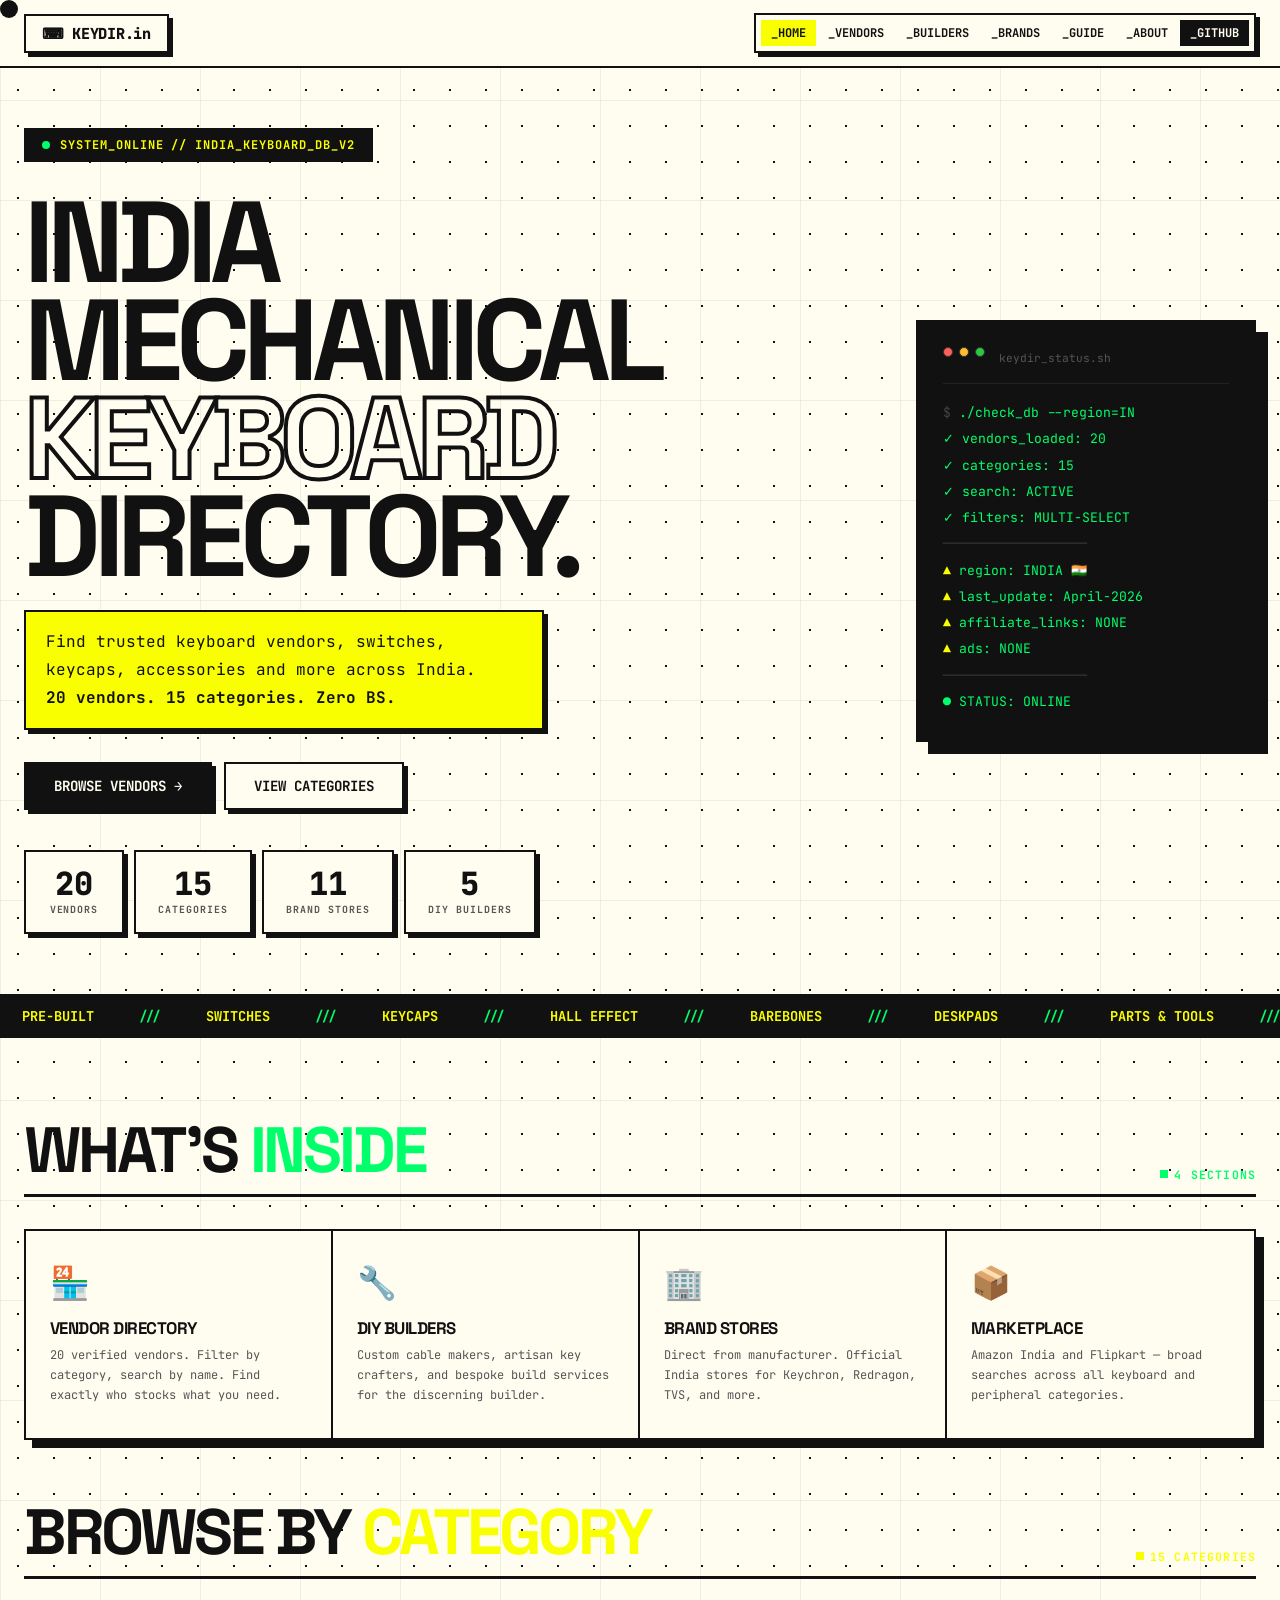
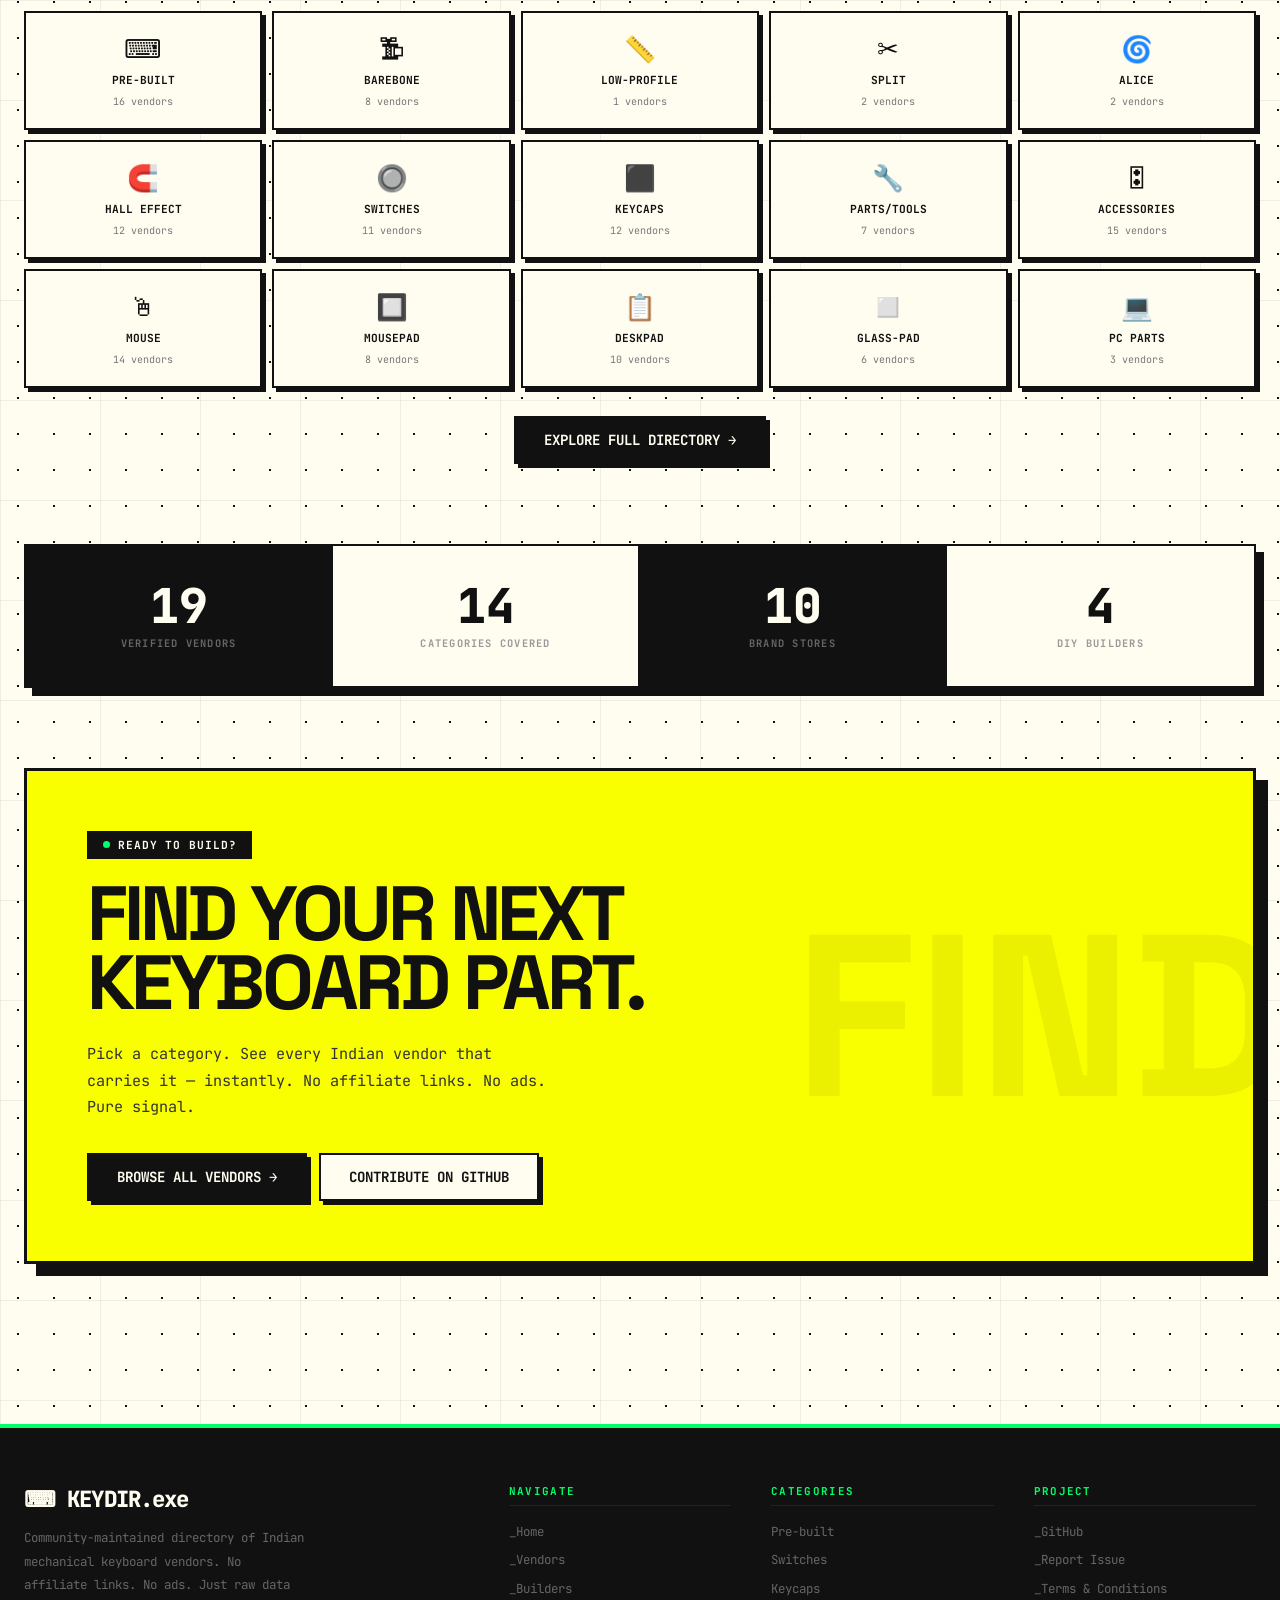
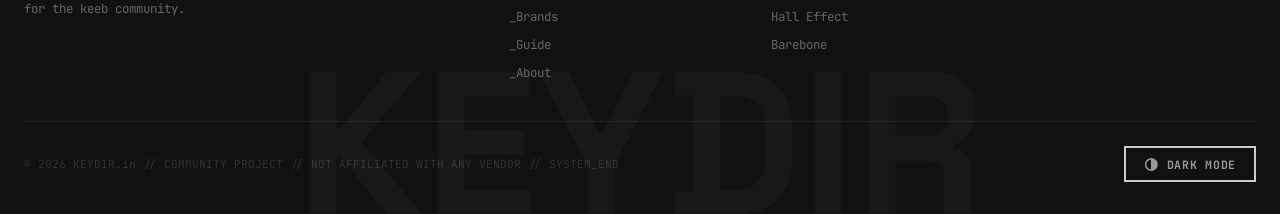
==== commit 937c7698: "VENDOR-CYBEART.IN" ====
--- a/index.html
+++ b/index.html
@@ -231,7 +231,7 @@
           <a href="#categories" class="btn-secondary">View Categories</a>
         </div>
         <div class="hero-stats">
-          <div class="stat-box"><span class="stat-num" data-count="19">0</span><span class="stat-label">Vendors</span>
+          <div class="stat-box"><span class="stat-num" data-count="20">0</span><span class="stat-label">Vendors</span>
           </div>
           <div class="stat-box"><span class="stat-num" data-count="15">0</span><span
               class="stat-label">Categories</span></div>
@@ -336,7 +336,7 @@
     <section style="padding:0 0 80px">
       <div class="stats-row reveal">
         <div class="stat-item">
-          <span class="stat-big" data-count="19">0</span>
+          <span class="stat-big" data-count="20">0</span>
           <span class="stat-lbl">Verified Vendors</span>
         </div>
         <div class="stat-item">
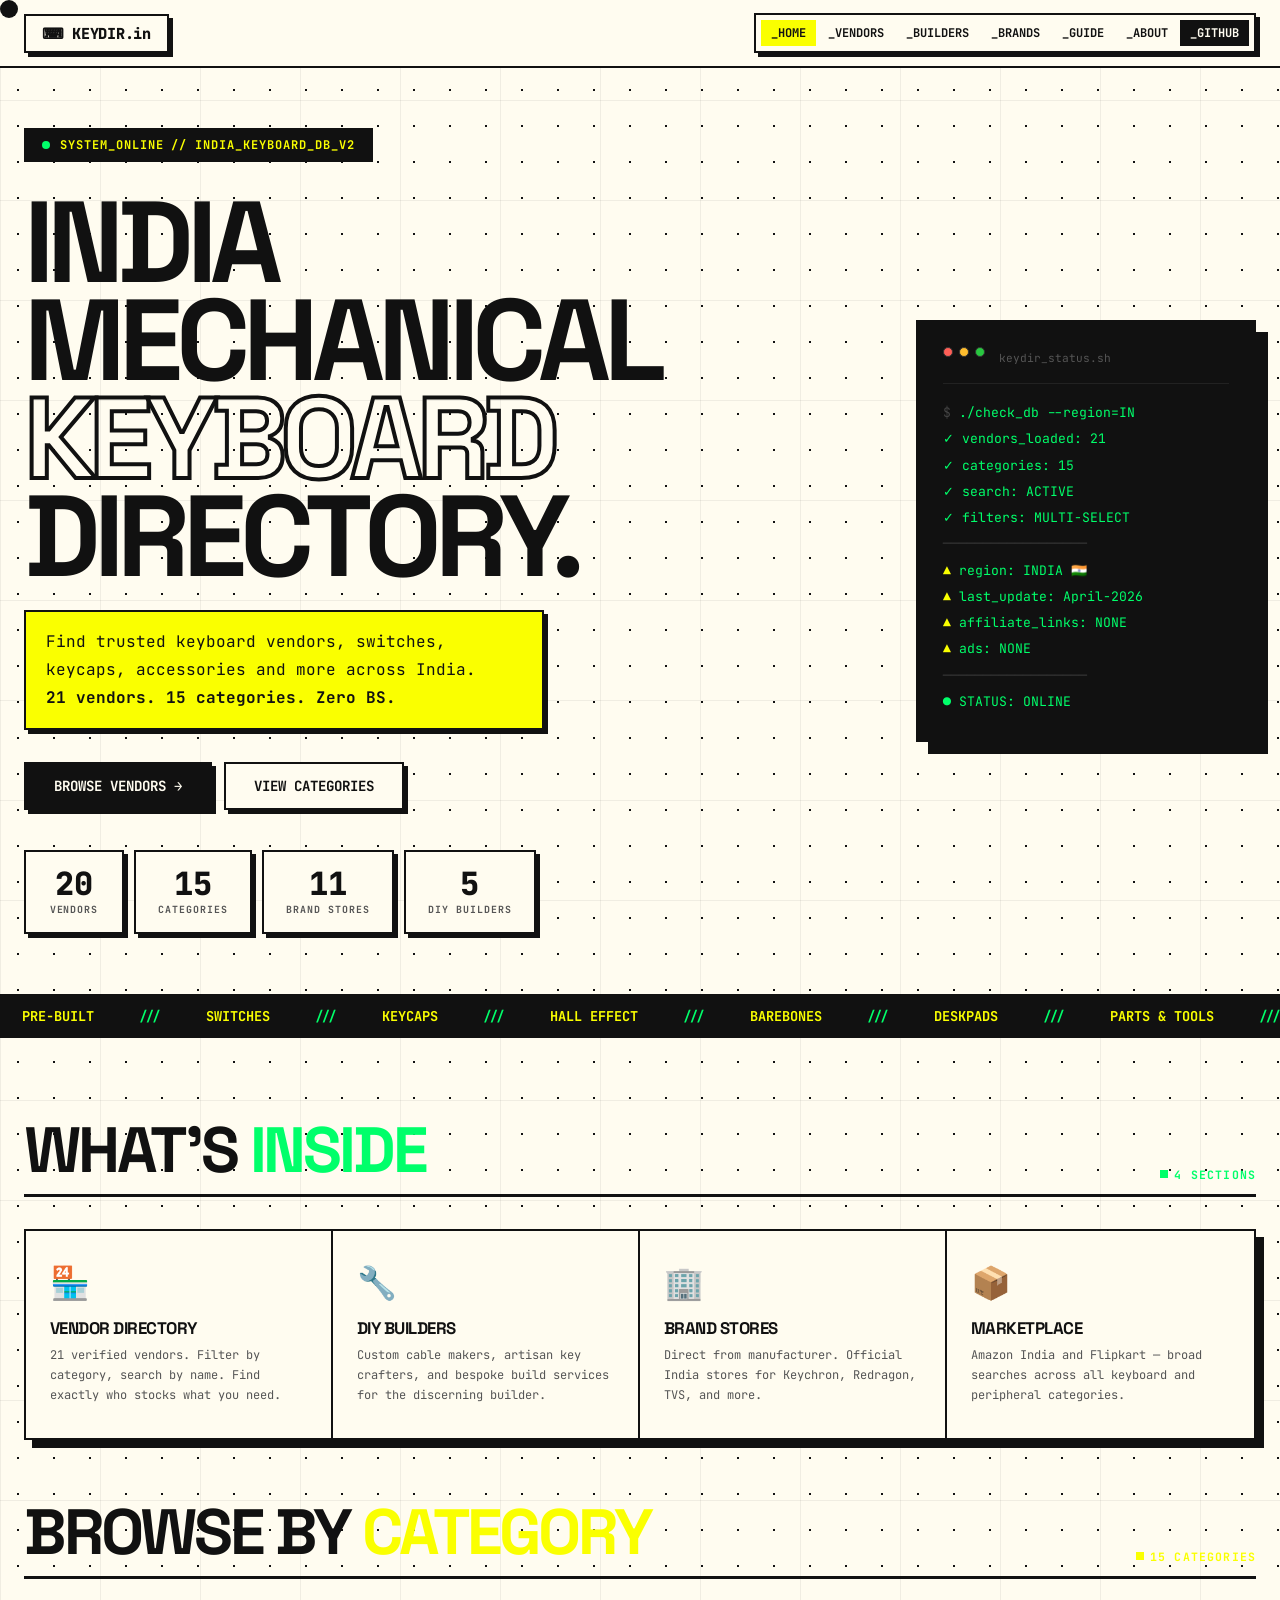
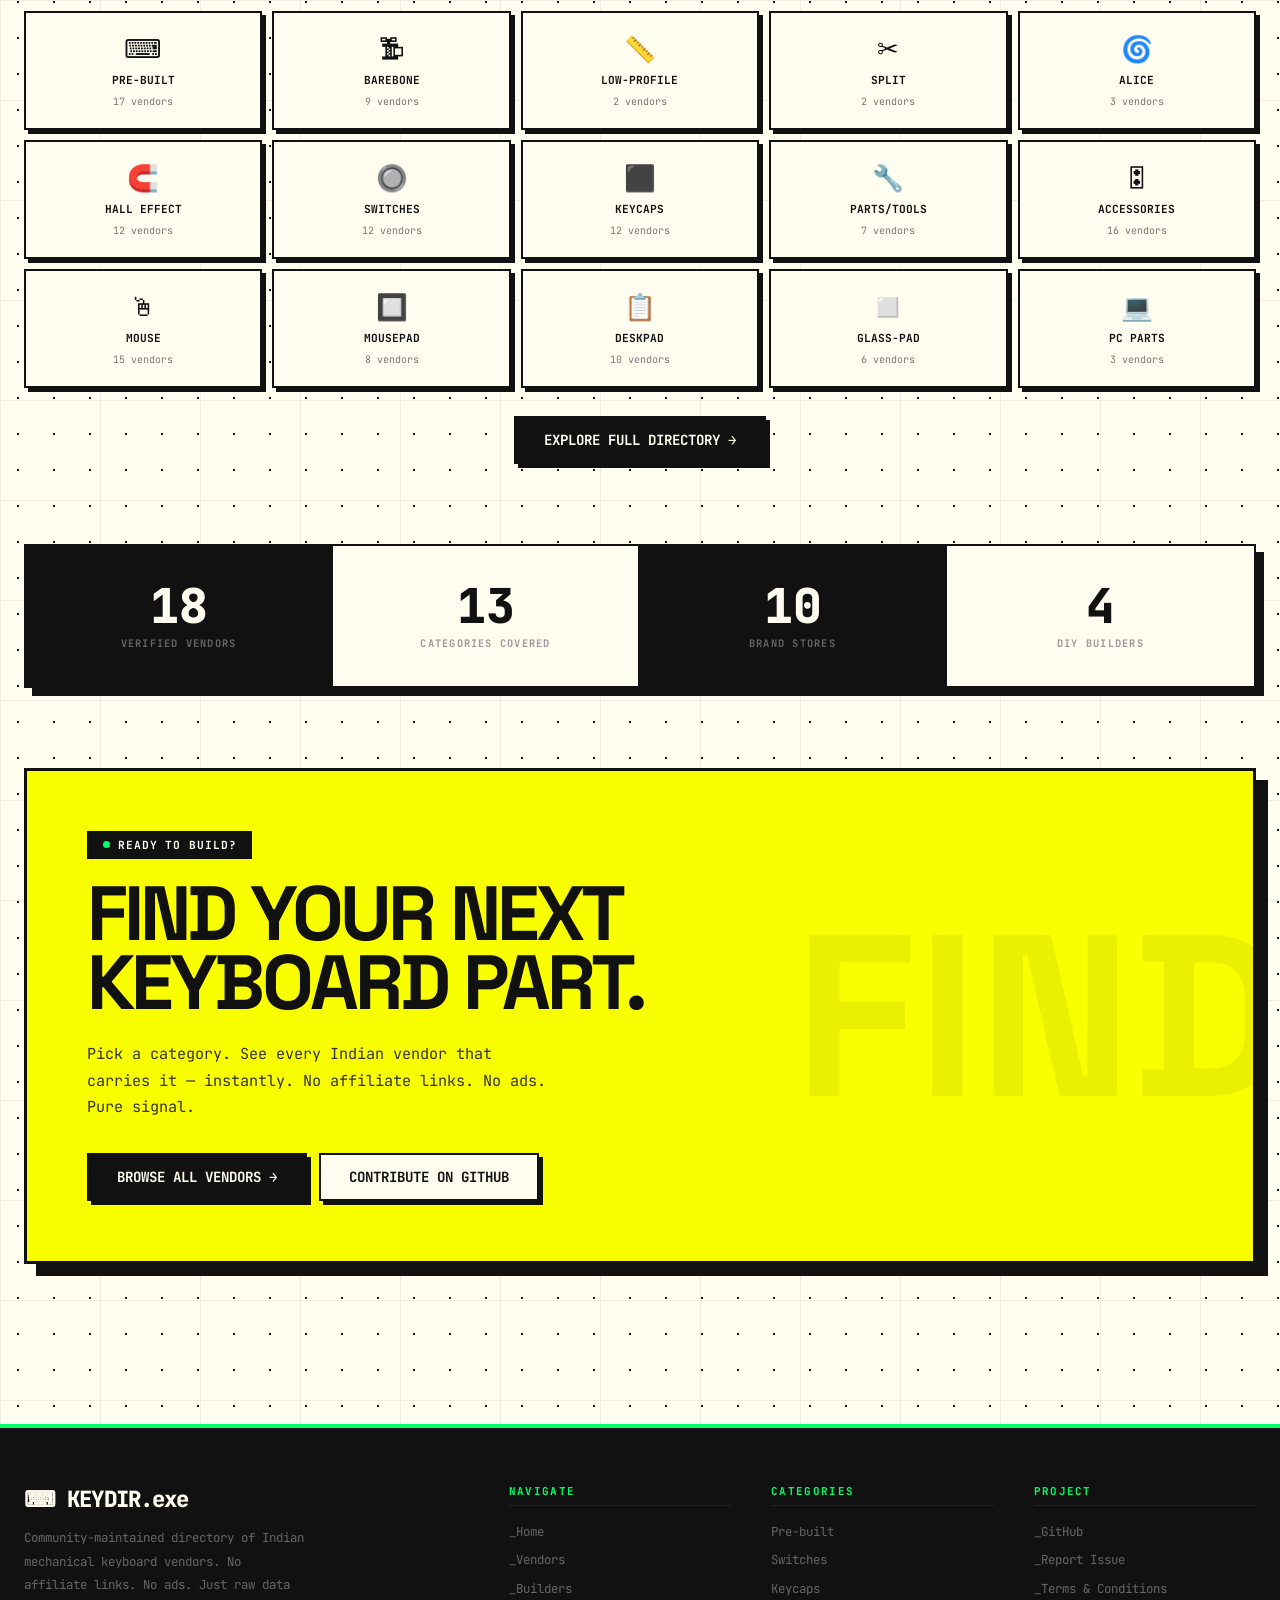
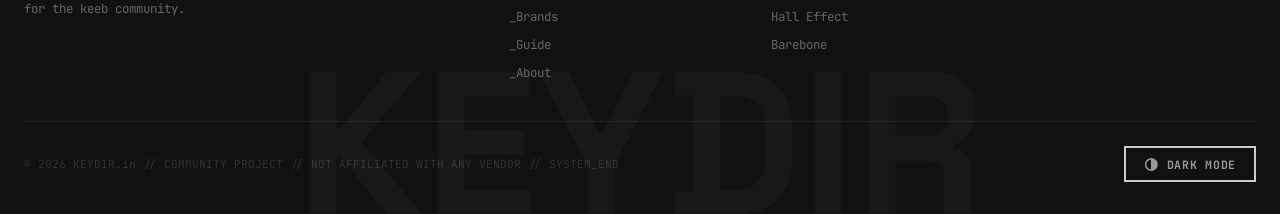
==== commit ba0eb57c: "UMAMI-WEB-ANALYTICS" ====
--- a/index.html
+++ b/index.html
@@ -1,57 +1,82 @@
-<!DOCTYPE html>
-<html lang="en">
-
 <head>
 
+<!-- Basic Setup -->
 <meta charset="UTF-8">
 <meta name="viewport" content="width=device-width, initial-scale=1.0">
 
 <title>KEYDIR.in — India Mechanical Keyboard Directory</title>
 
-<!-- Primary SEO -->
+<script defer src="https://cloud.umami.is/script.js" data-website-id="35caf6d4-f14b-4b28-9f07-600b6910a4d3"></script>
+
 <meta name="description"
-content="India’s mechanical keyboard directory. Discover vendors, custom builders, switches, keycaps, accessories, and group buys across India — fast, raw, and community-powered.">
+content="India’s mechanical keyboard directory. Discover keyboard vendors, custom builders, switches, keycaps, accessories, and group buys across India. Fast. Raw. Community-powered.">
+
+<meta name="robots" content="index, follow, max-image-preview:large">
 
 <link rel="canonical" href="https://keydir.in/">
 
-<!-- Favicon (Google Search logo support) -->
-<link rel="icon" type="image/png" sizes="32x32" href="assets/img/favicon-32.png">
-<link rel="icon" type="image/png" sizes="192x192" href="assets/img/favicon-192.png">
-<link rel="icon" type="image/png" sizes="512x512" href="assets/img/favicon-512.png">
-<link rel="apple-touch-icon" href="assets/img/favicon-512.png">
-
-<!-- Theme color (mobile browser branding) -->
+<!-- Geo Targeting (helps India relevance slightly) -->
+<meta name="geo.region" content="IN">
+<meta name="geo.placename" content="India">
+
+<!-- Theme color -->
 <meta name="theme-color" content="#000000">
 
-<!-- Open Graph (Discord / WhatsApp / Twitter preview) -->
+<!-- Favicon / Branding -->
+<link rel="icon" type="image/png" sizes="32x32" href="/assets/img/favicon-32.png">
+<link rel="icon" type="image/png" sizes="192x192" href="/assets/img/favicon-192.png">
+<link rel="icon" type="image/png" sizes="512x512" href="/assets/img/favicon-512.png">
+<link rel="apple-touch-icon" href="/assets/img/favicon-512.png">
+
+<!-- Open Graph (Discord / WhatsApp / Reddit embed preview) -->
 <meta property="og:title" content="KEYDIR.in — India Mechanical Keyboard Directory">
 <meta property="og:description"
-content="Find keyboard vendors, builders, switches, keycaps, accessories, and group buys across India. Fast. Raw. Community-powered.">
+content="Discover keyboard vendors, custom builders, switches, keycaps, accessories, and group buys across India.">
 <meta property="og:url" content="https://keydir.in/">
 <meta property="og:type" content="website">
 <meta property="og:site_name" content="KEYDIR.in">
-<meta property="og:image" content="https://keydir.in/assets/img/favicon.png">
-<meta property="og:image:alt" content="KEYDIR.in Logo">
-
-<!-- Twitter preview -->
+<meta property="og:locale" content="en_IN">
+
+<meta property="og:image" content="https://keydir.in/assets/img/Banner.png">
+<meta property="og:image:width" content="1200">
+<meta property="og:image:height" content="630">
+<meta property="og:image:type" content="image/png">
+<meta property="og:image:alt" content="KEYDIR.in — India Mechanical Keyboard Directory Banner">
+
+<!-- Twitter Large Preview -->
 <meta name="twitter:card" content="summary_large_image">
 <meta name="twitter:title" content="KEYDIR.in — India Mechanical Keyboard Directory">
 <meta name="twitter:description"
-content="India’s mechanical keyboard directory for vendors, builders, switches, keycaps, and accessories.">
-<meta name="twitter:image" content="https://keydir.in/assets/img/favicon.png">
-
-<!-- Google logo schema (helps search result branding) -->
+content="Find mechanical keyboard vendors, switches, keycaps, accessories, and builders across India.">
+<meta name="twitter:image" content="https://keydir.in/assets/img/Banner.png">
+
+<!-- Performance hint -->
+<link rel="preconnect" href="https://fonts.googleapis.com">
+<link rel="preconnect" href="https://fonts.gstatic.com" crossorigin>
+
+<!-- Organization Schema (Google branding) -->
 <script type="application/ld+json">
 {
  "@context": "https://schema.org",
  "@type": "Organization",
  "name": "KEYDIR.in",
  "url": "https://keydir.in",
- "logo": {
-   "@type": "ImageObject",
-   "url": "https://keydir.in/assets/img/favicon.png",
-   "width": 512,
-   "height": 512
+ "logo": "https://keydir.in/assets/img/favicon-512.png",
+ "sameAs": []
+}
+</script>
+
+<!-- Website Schema (adds sitelinks search eligibility later) -->
+<script type="application/ld+json">
+{
+ "@context": "https://schema.org",
+ "@type": "WebSite",
+ "name": "KEYDIR.in",
+ "url": "https://keydir.in",
+ "potentialAction": {
+   "@type": "SearchAction",
+   "target": "https://keydir.in/vendors.html?q={search_term_string}",
+   "query-input": "required name=search_term_string"
  }
 }
 </script>
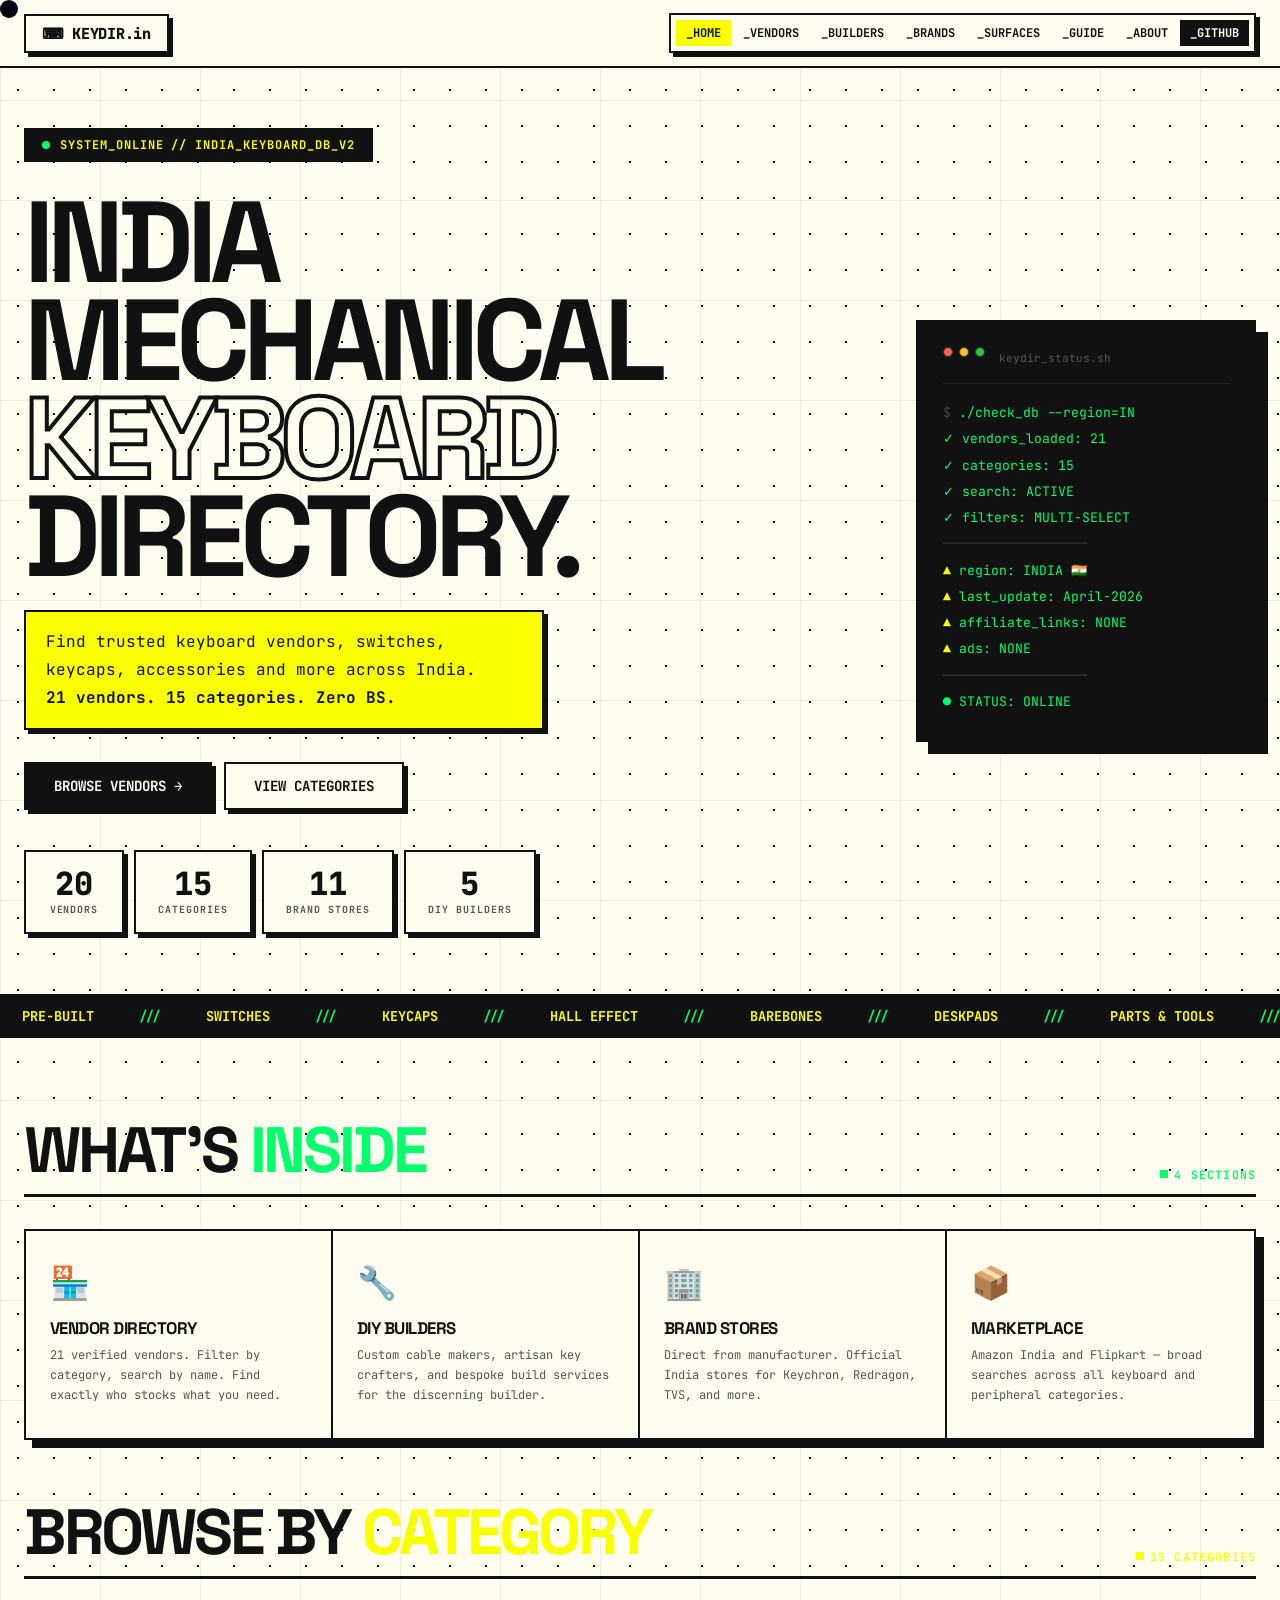
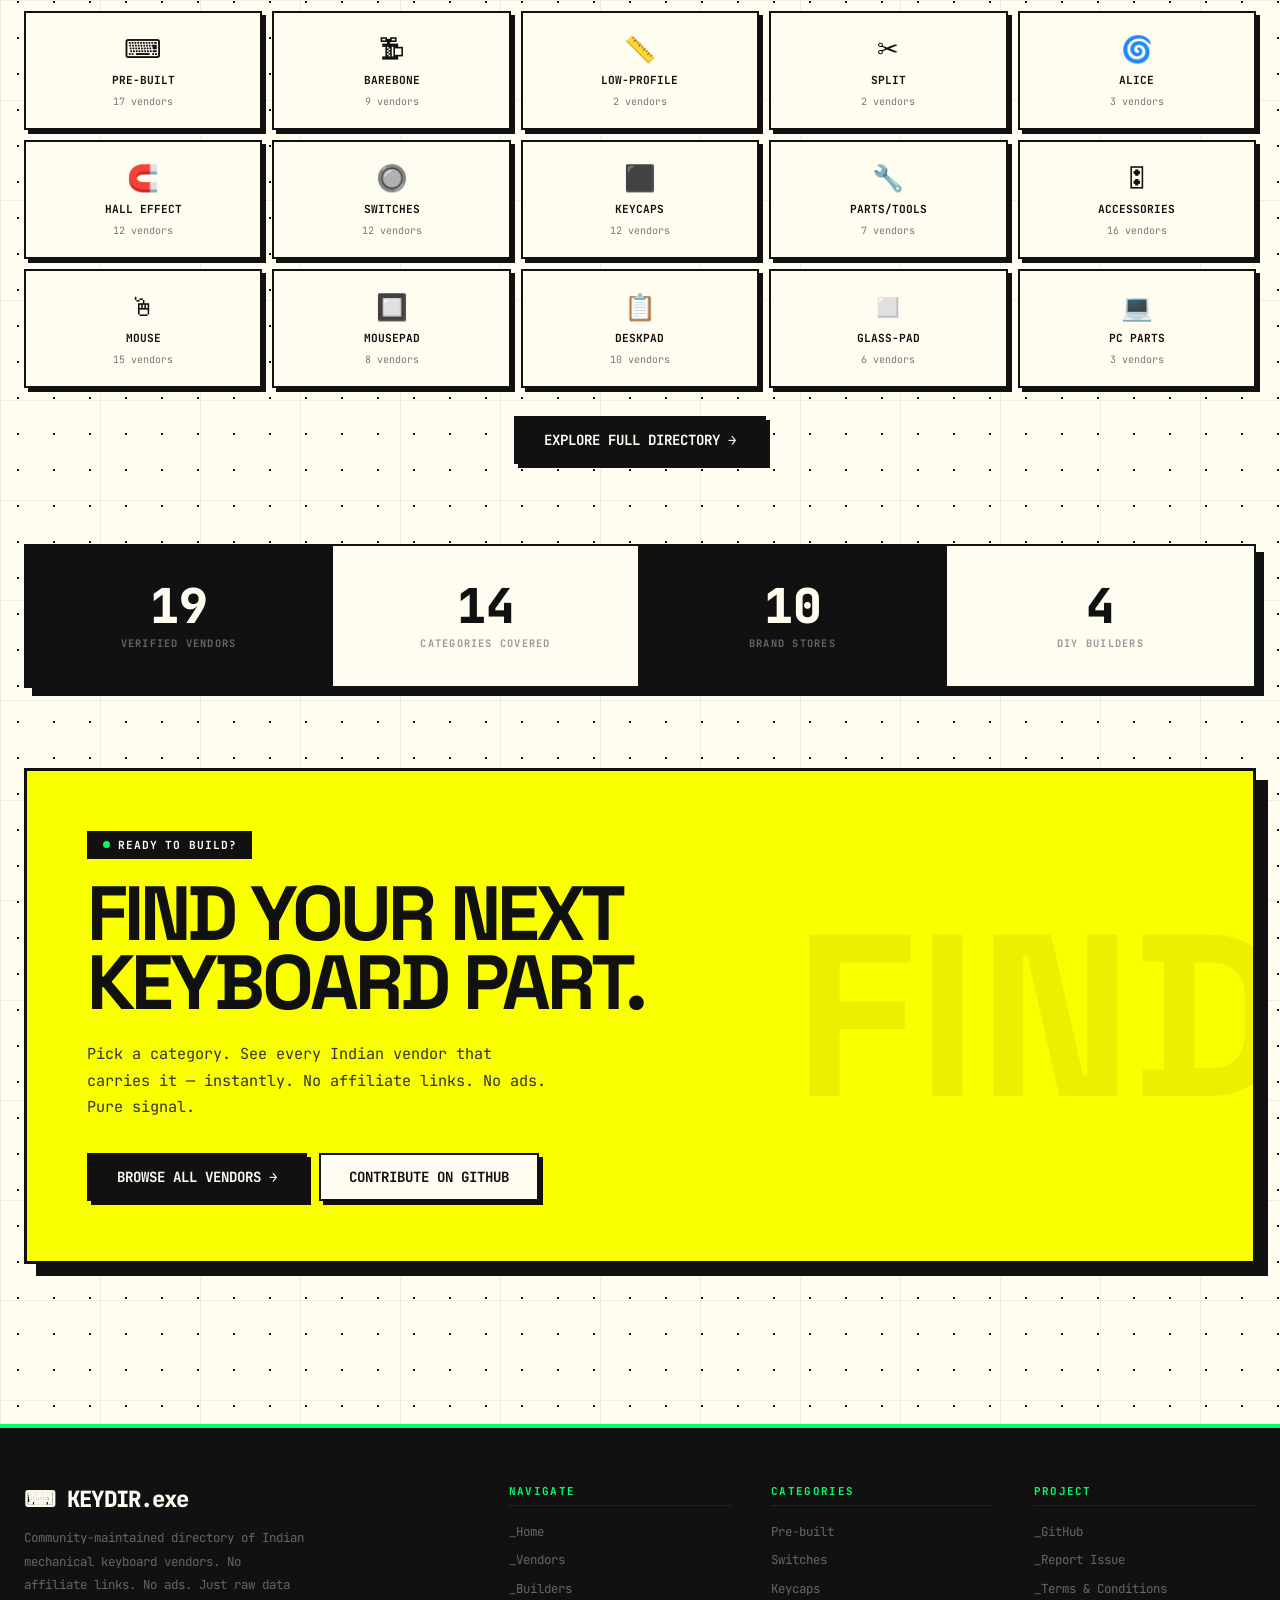
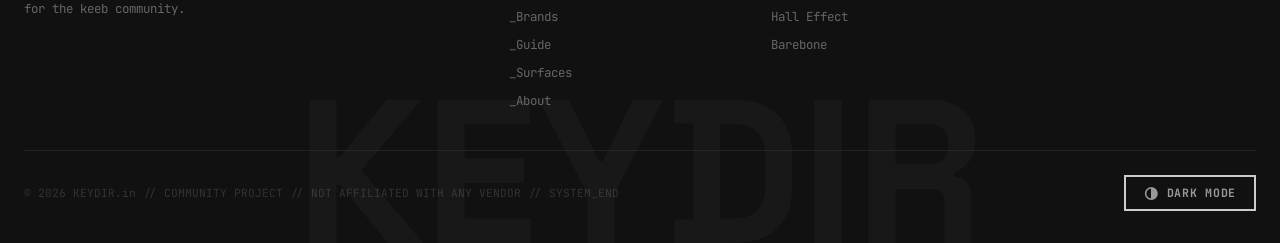
==== commit a3c6aa44: "SURFACES PAGE ONLY FOR MOUSEPAD AND DESKPAD" ====
--- a/index.html
+++ b/index.html
@@ -220,6 +220,7 @@
       <a href="/vendors/">_Vendors</a>
       <a href="/builders/">_Builders</a>
       <a href="/brands/">_Brands</a>
+      <a href="/surfaces/">_Surfaces</a>
       <a href="/guide/">_Guide</a>
       <a href="/about/">_About</a>
       <a href="https://github.com/SHADOW269/Keydir.in" target="_blank"
@@ -233,6 +234,7 @@
     <a href="/vendors/">_Vendors</a>
     <a href="/builders/">_Builders</a>
     <a href="/brands/">_Brands</a>
+    <a href="/surfaces/">_Surfaces</a>
     <a href="/about/">_About</a>
   </div>
 
@@ -420,6 +422,7 @@
         <li><a href="/builders/">_Builders</a></li>
         <li><a href="/brands/">_Brands</a></li>
         <li><a href="/guide/">_Guide</a></li>
+        <li><a href="/surfaces/">_Surfaces</a></li>
         <li><a href="/about/">_About</a></li>
       </ul>
     </div>
--- a/assets/css/style.css
+++ b/assets/css/style.css
@@ -124,7 +124,7 @@
 /* ── Custom cursor ── */
 #cursor{
   pointer-events:none;position:fixed;z-index:9999;
-  width:18px;height:18px;background:var(--text);border-radius:50%;
+  width:18px;height:18px;background:white;mix-blend-mode:difference;border-radius:50%;
   opacity:1;
   transition:width .15s,height .15s,border-radius .15s,background .15s,opacity .1s ease;
 }
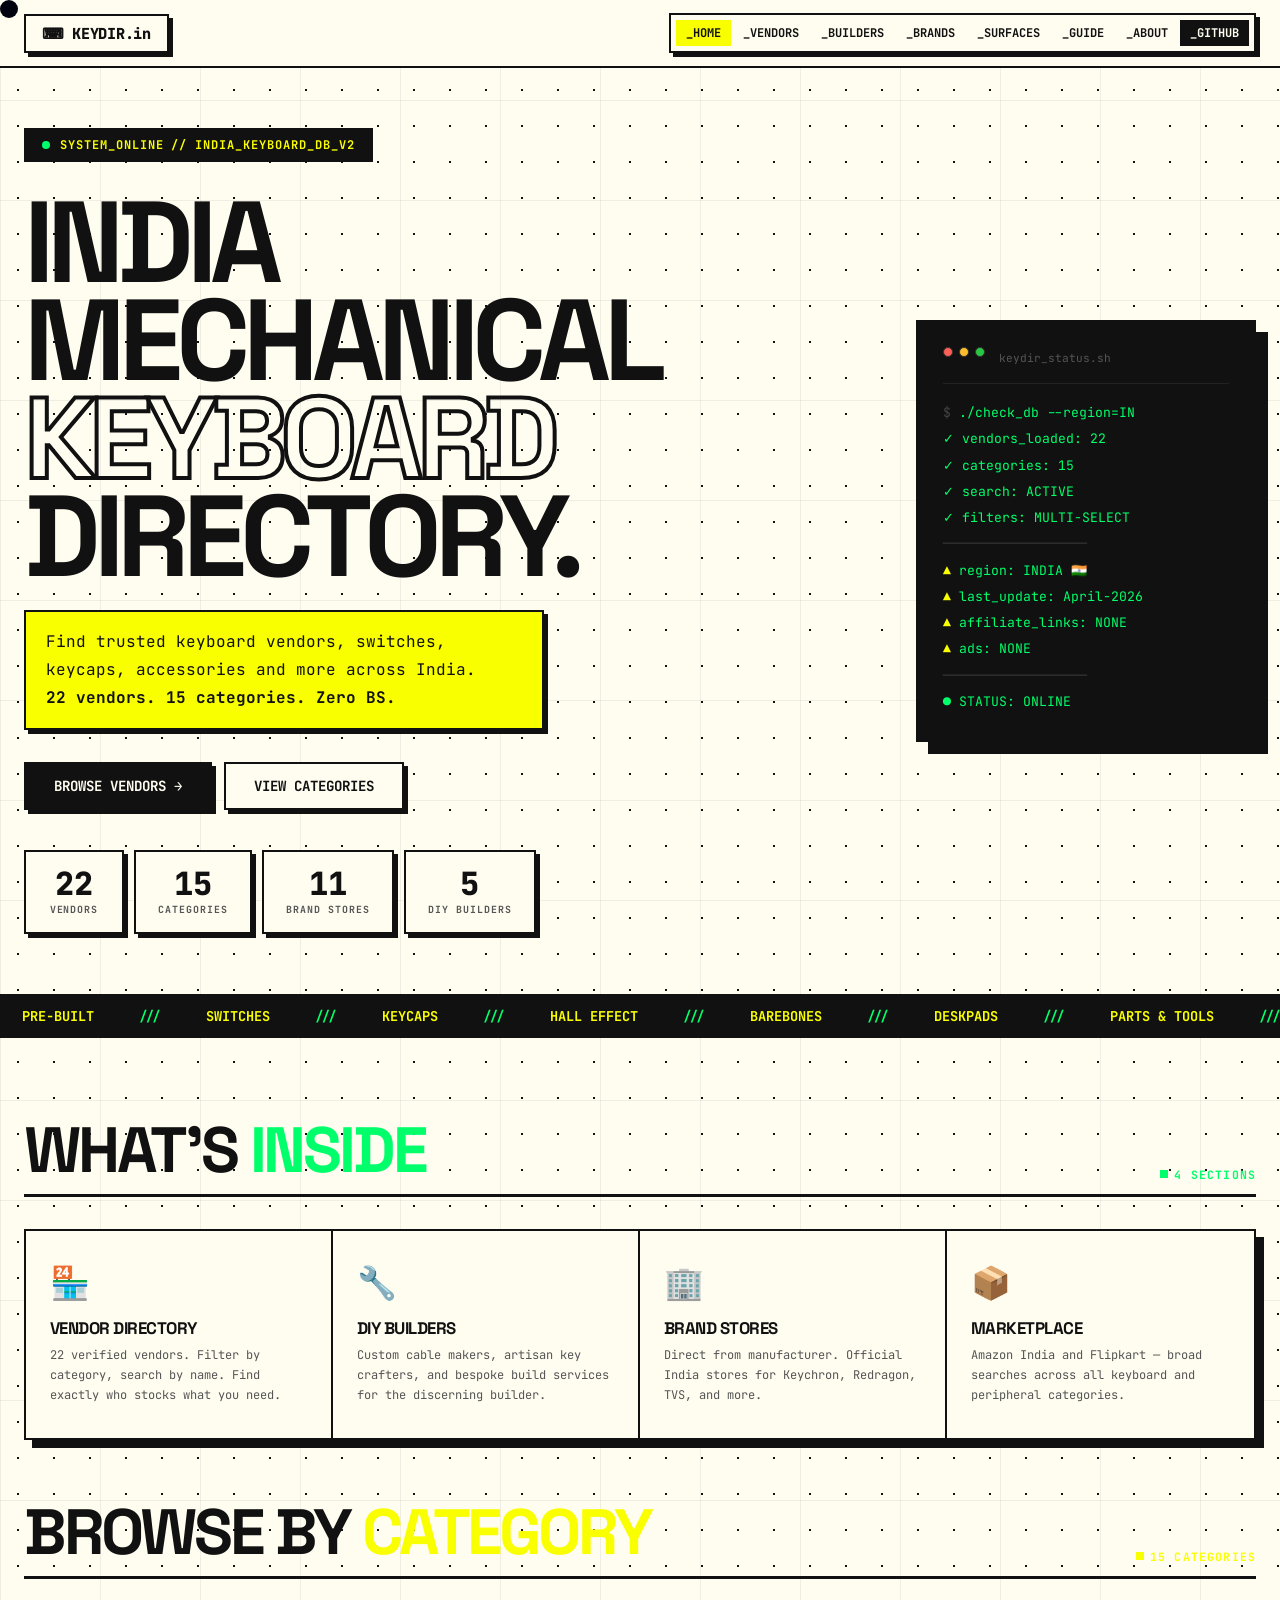
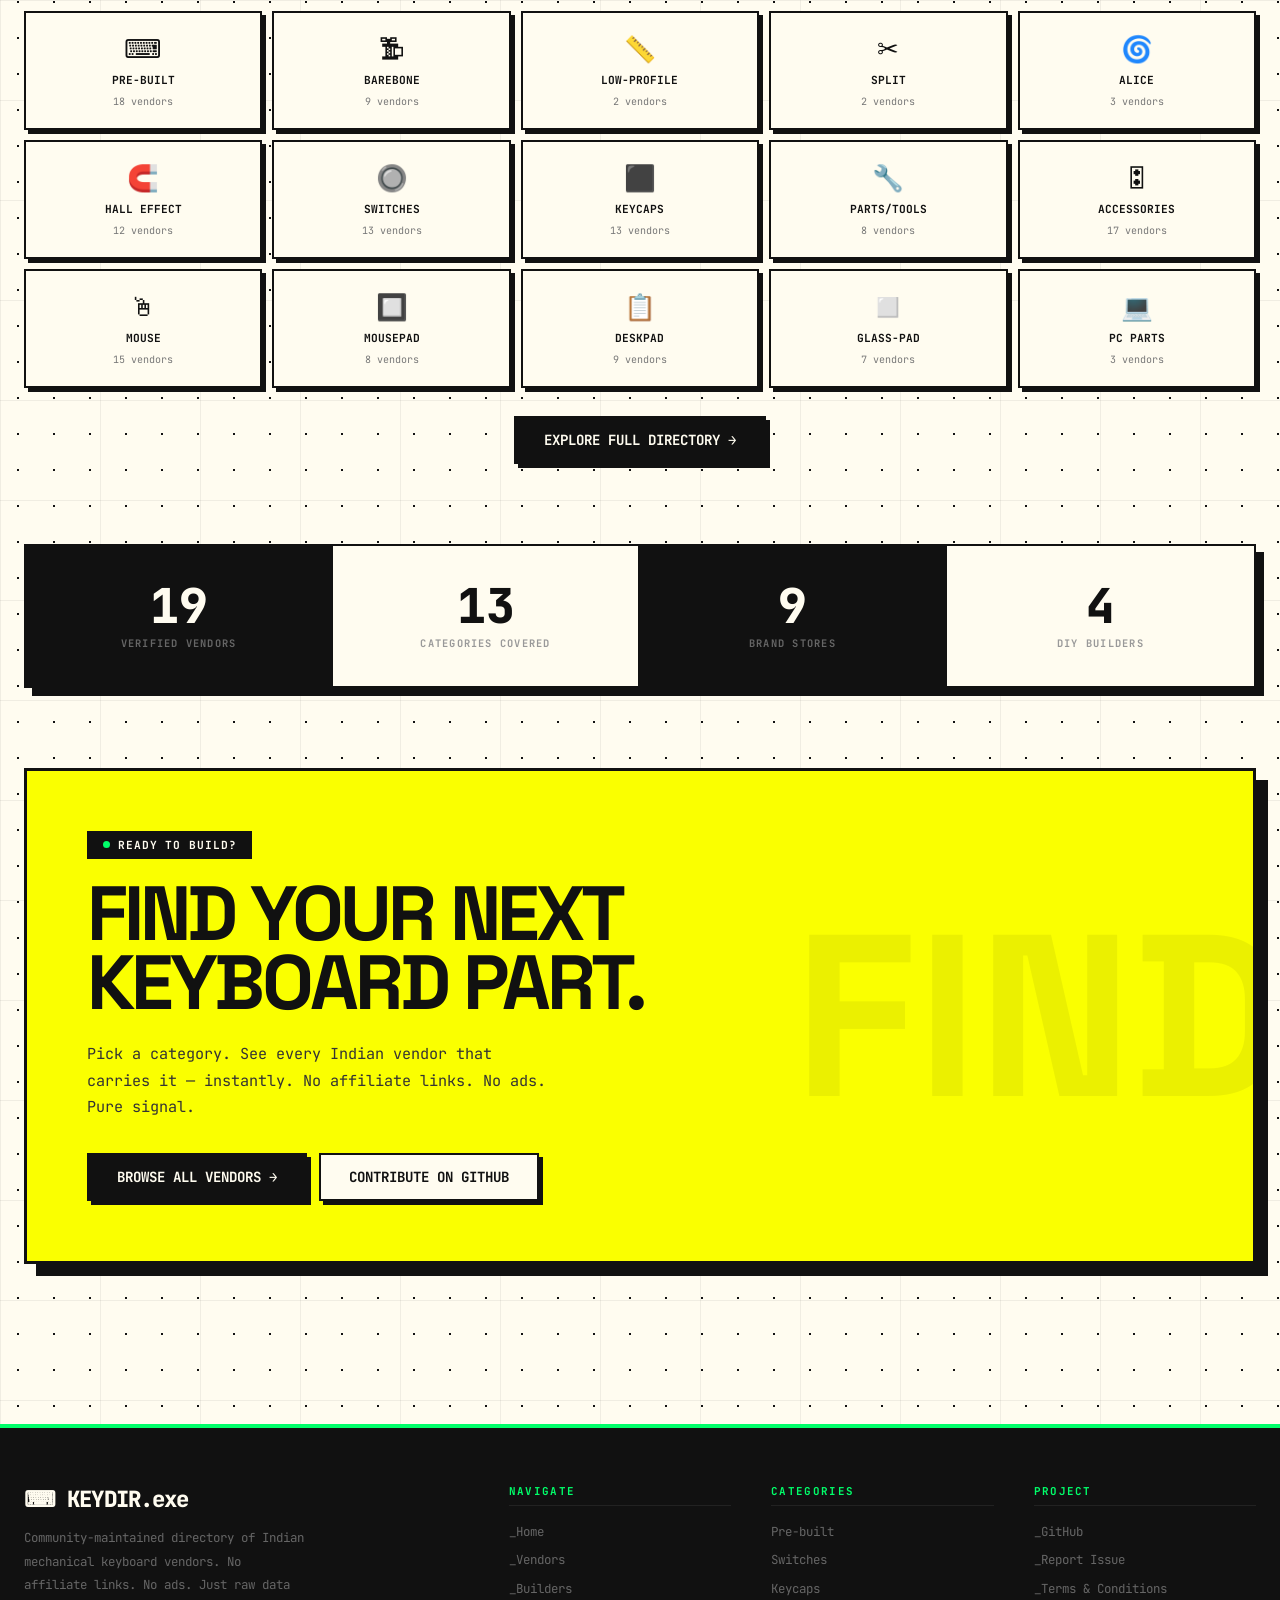
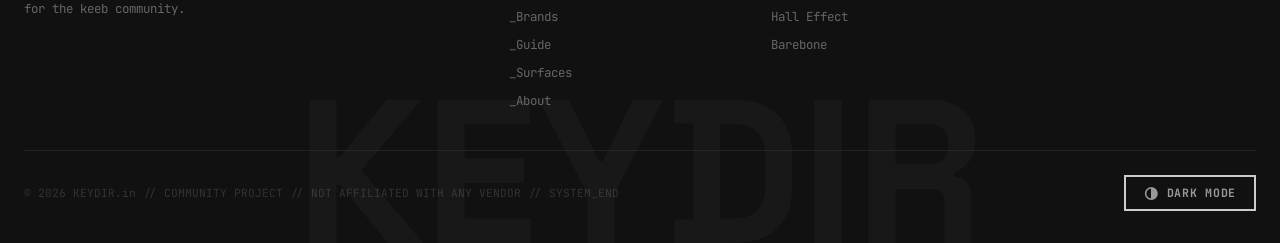
==== commit 25f8aa23: "CREDKEYS VENDOR" ====
--- a/index.html
+++ b/index.html
@@ -258,7 +258,7 @@
           <a href="#categories" class="btn-secondary">View Categories</a>
         </div>
         <div class="hero-stats">
-          <div class="stat-box"><span class="stat-num" data-count="20">0</span><span class="stat-label">Vendors</span>
+          <div class="stat-box"><span class="stat-num" data-count="22">0</span><span class="stat-label">Vendors</span>
           </div>
           <div class="stat-box"><span class="stat-num" data-count="15">0</span><span
               class="stat-label">Categories</span></div>
@@ -278,7 +278,7 @@
           </div>
           <div class="t-line"><span class="t-prompt">$</span><span>./check_db --region=IN</span></div>
           <div class="t-line"><span class="t-ok">✓</span><span>vendors_loaded: <span
-                data-stat="vendors">19</span></span></div>
+                data-stat="vendors">22</span></span></div>
           <div class="t-line"><span class="t-ok">✓</span><span>categories: 15</span></div>
           <div class="t-line"><span class="t-ok">✓</span><span>search: ACTIVE</span></div>
           <div class="t-line"><span class="t-ok">✓</span><span>filters: MULTI-SELECT</span></div>
@@ -363,7 +363,7 @@
     <section style="padding:0 0 80px">
       <div class="stats-row reveal">
         <div class="stat-item">
-          <span class="stat-big" data-count="20">0</span>
+          <span class="stat-big" data-count="22">0</span>
           <span class="stat-lbl">Verified Vendors</span>
         </div>
         <div class="stat-item">
